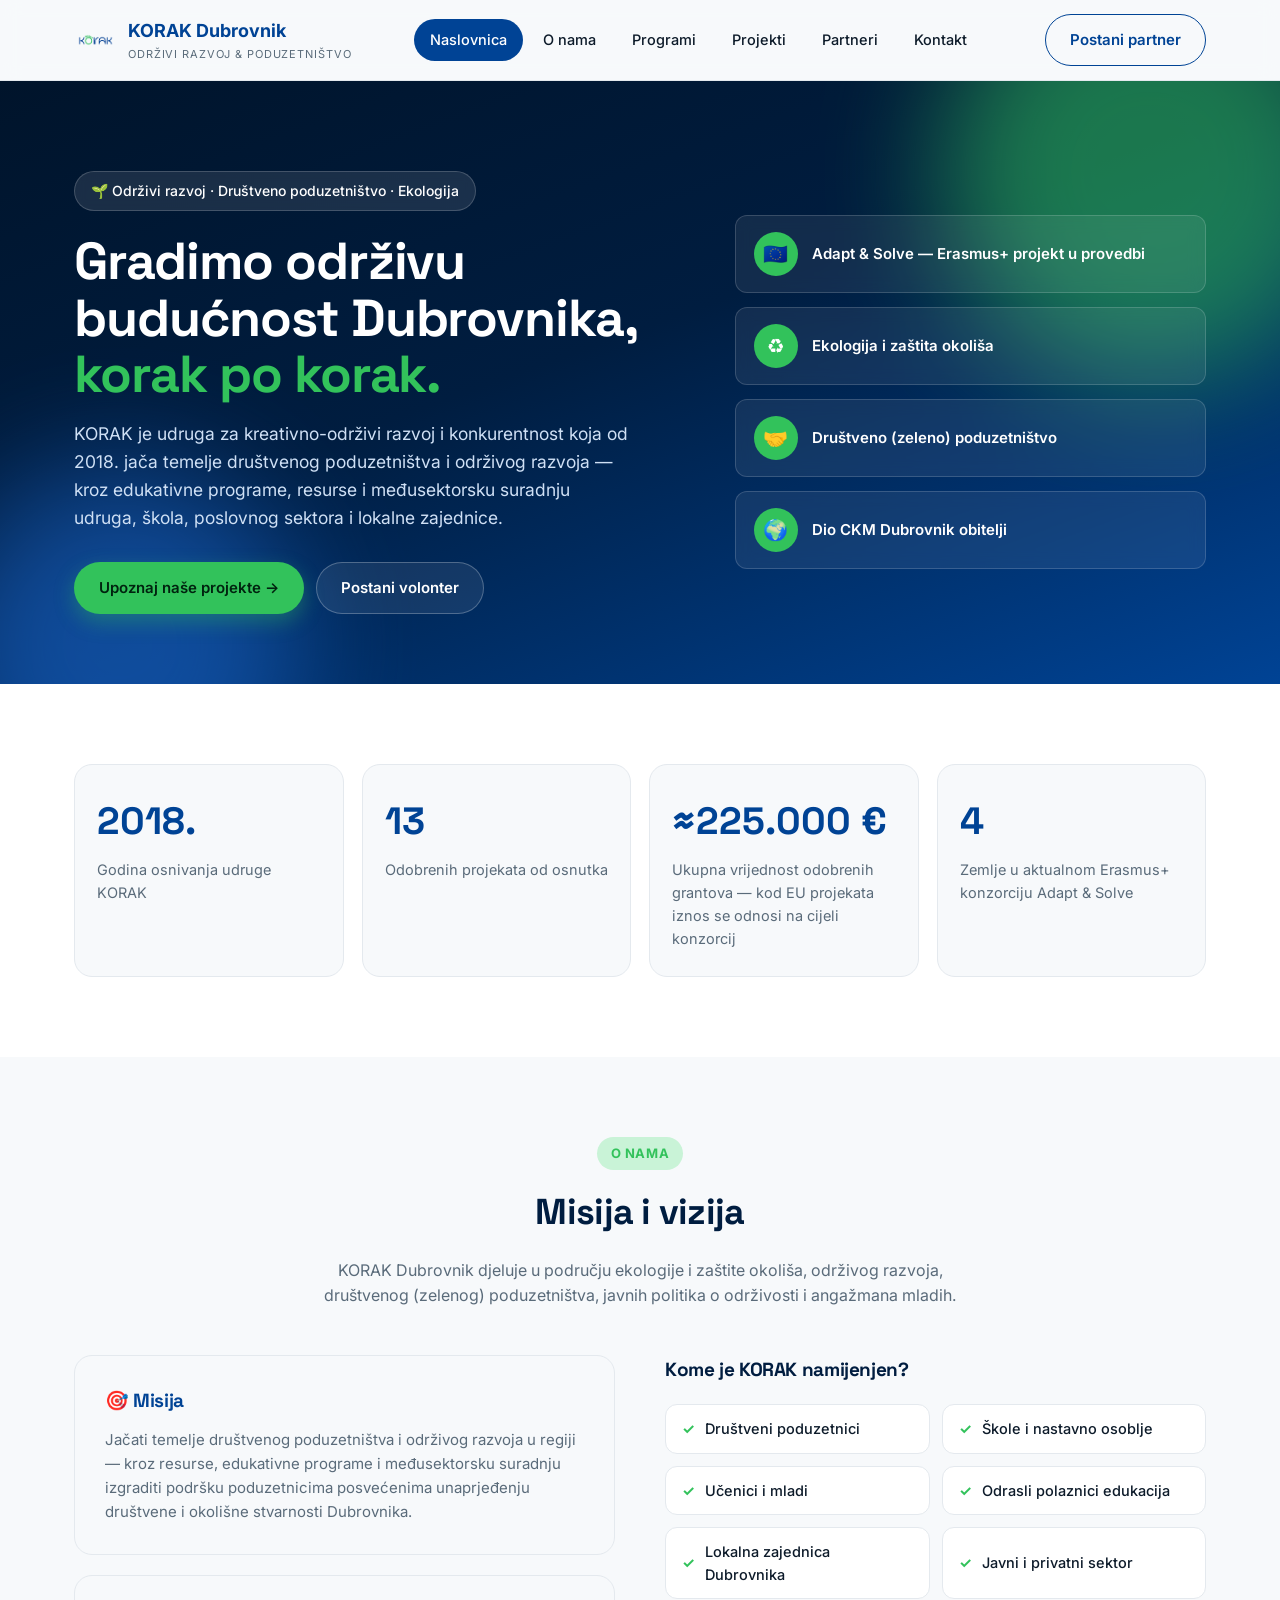
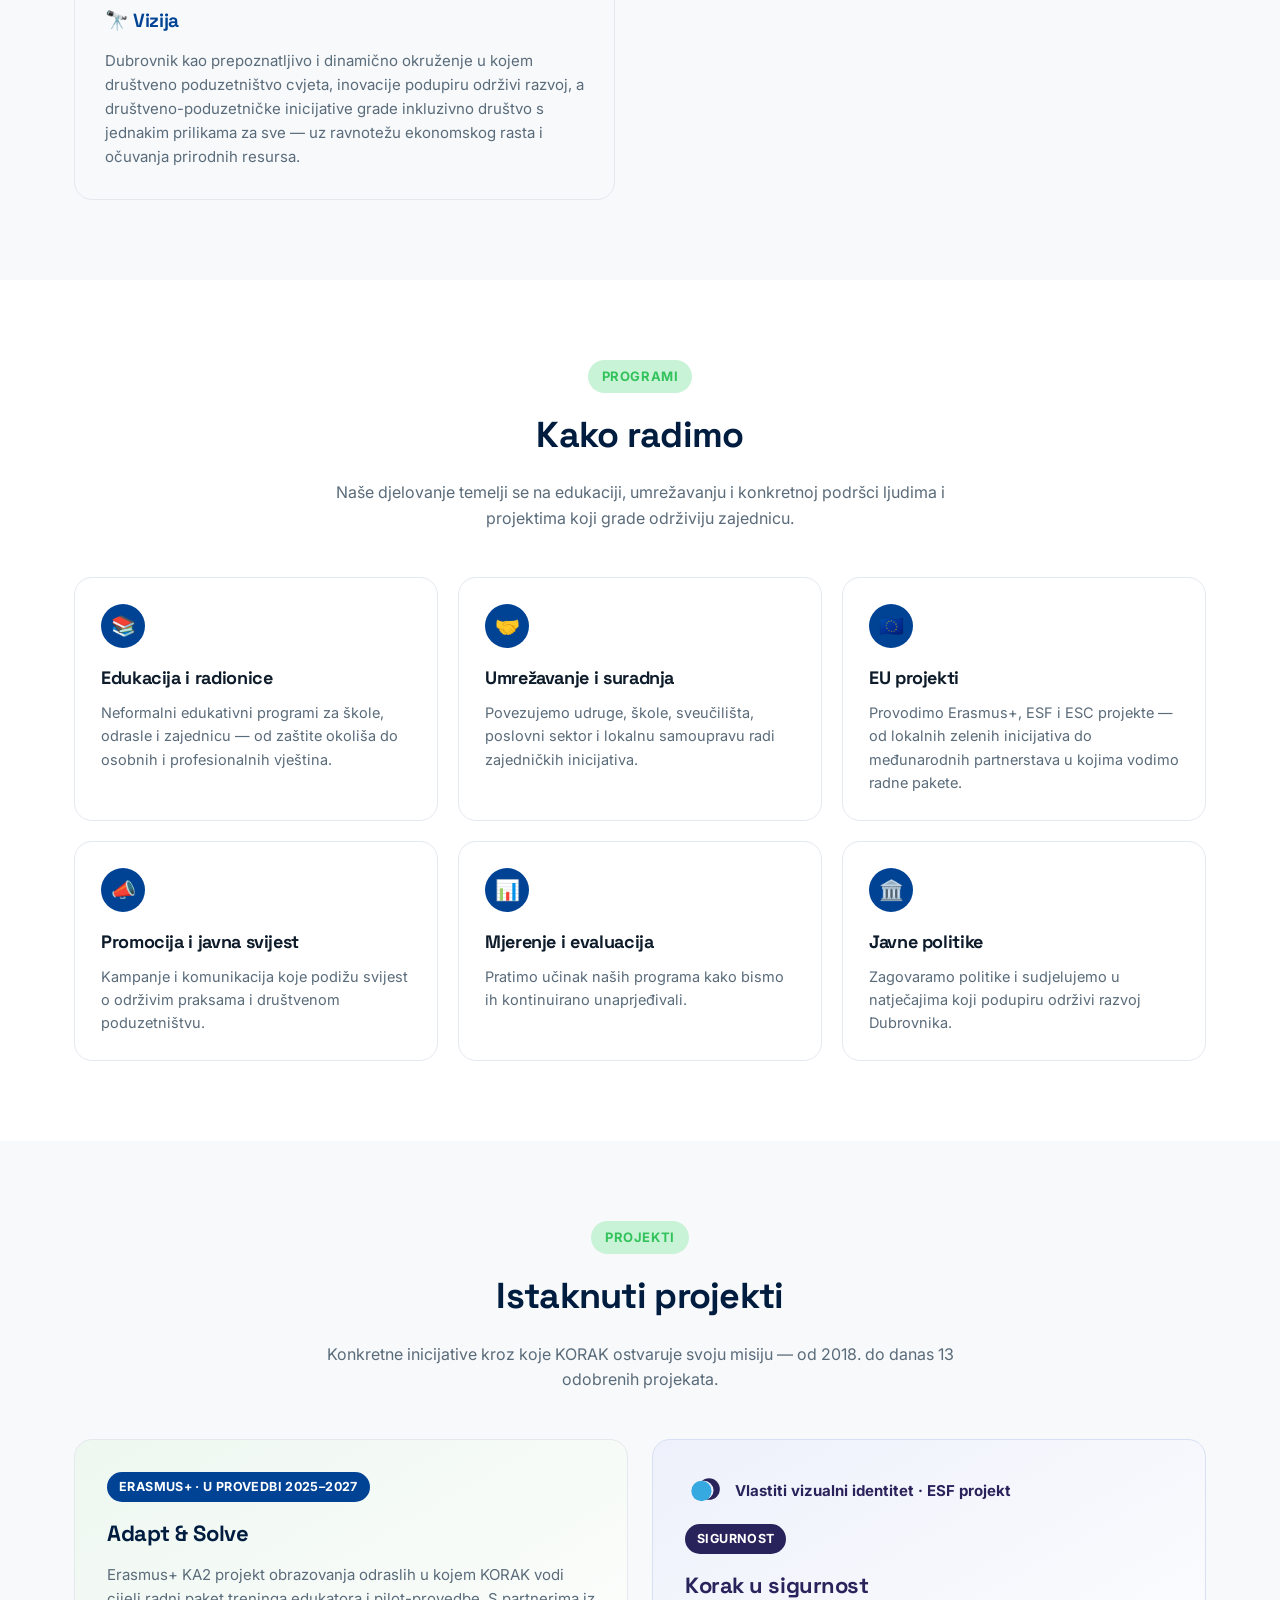
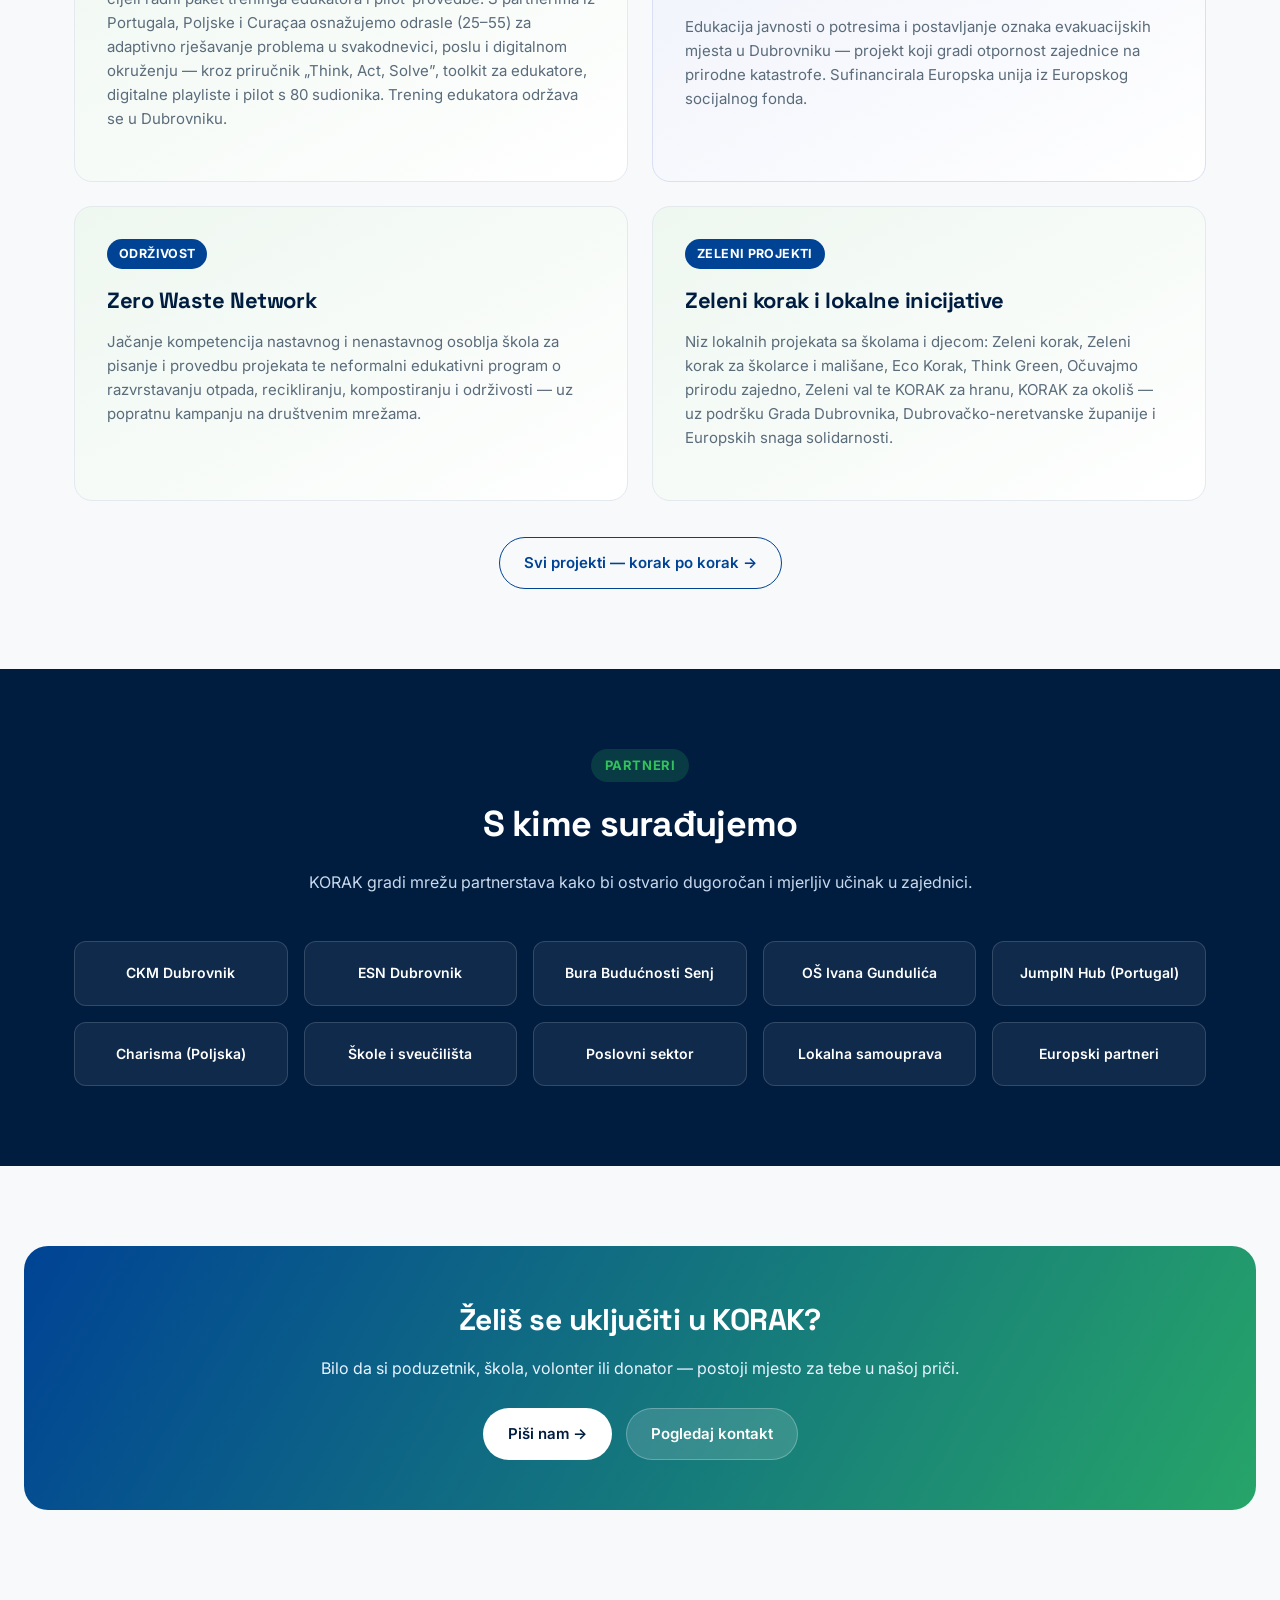
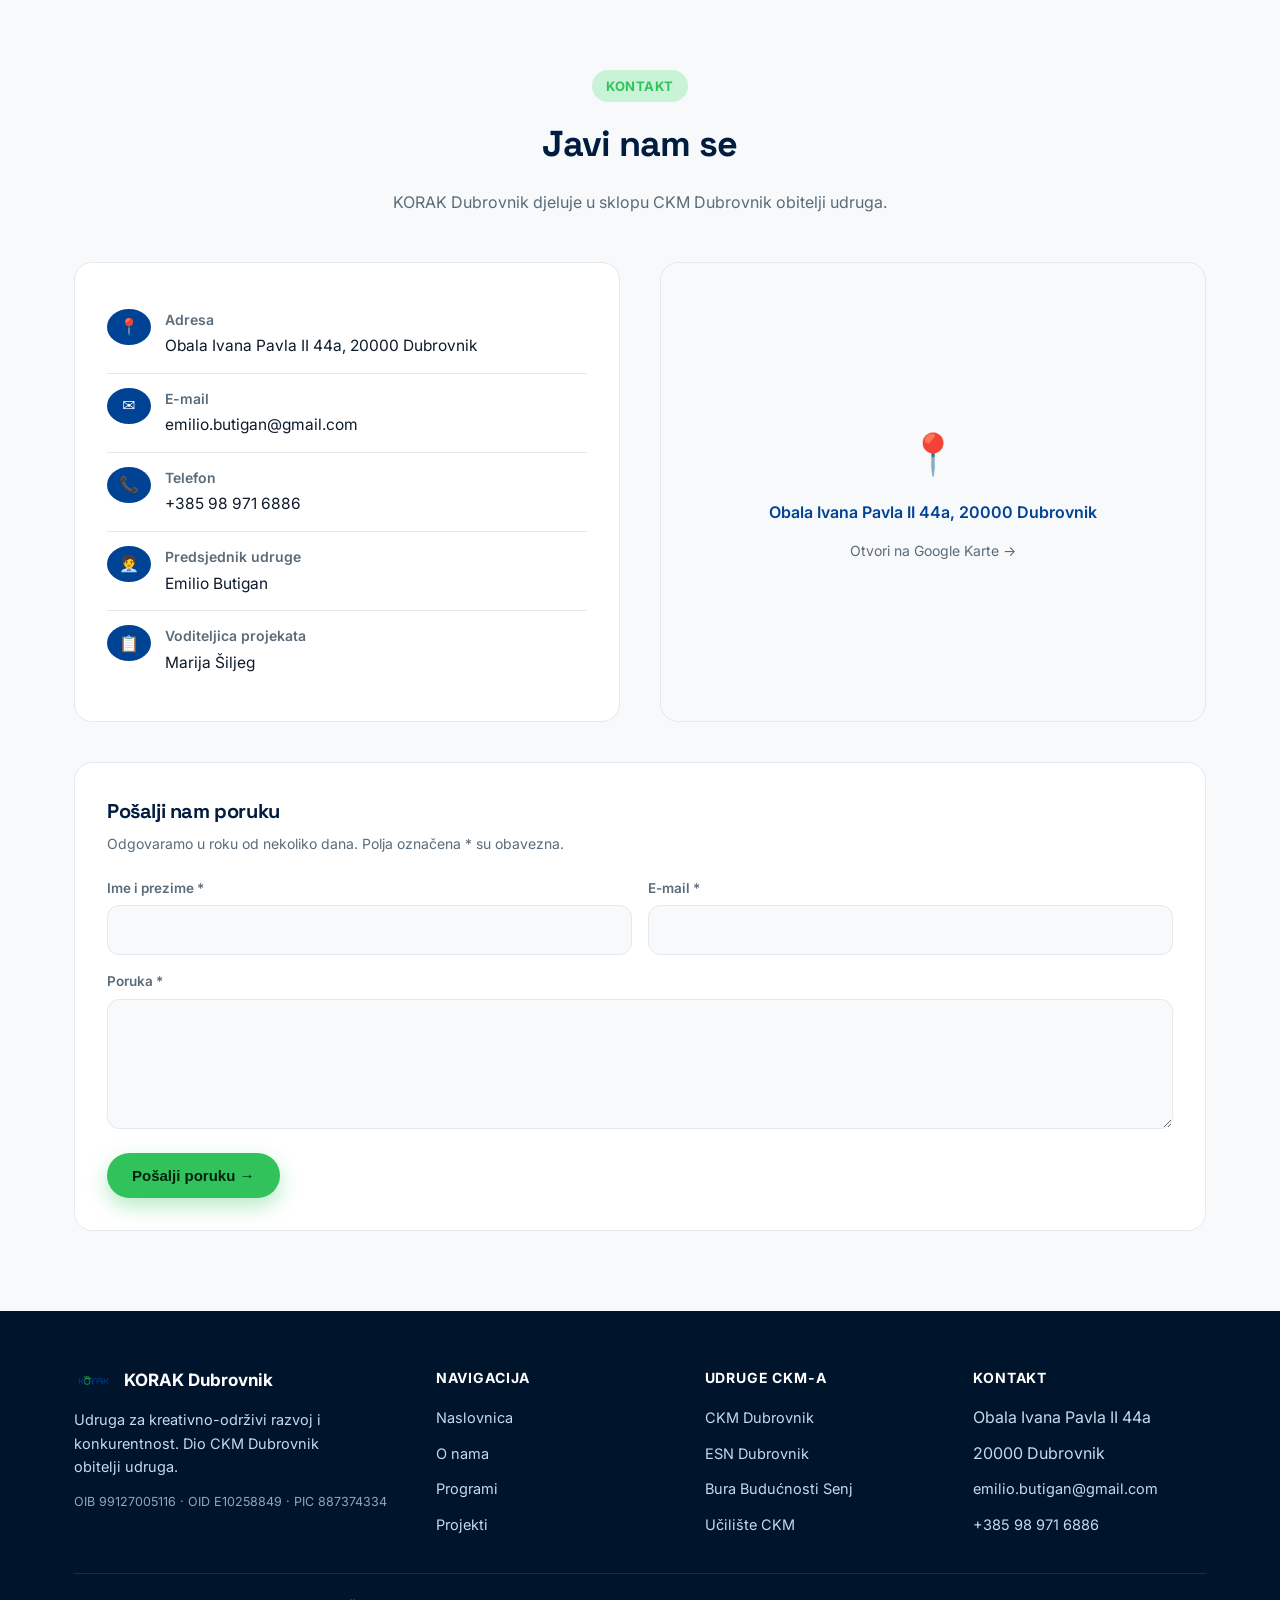
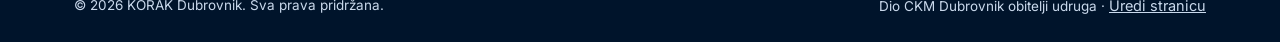
==== index.html @ 6c5a9730 "Korak 2+3: podstranica projekata s timelineom, SEO, forma, favicon-stopa - Nova podstranica projekti" ====
<!DOCTYPE html>
<html lang="hr">
<head>
<meta charset="UTF-8">
<meta name="viewport" content="width=device-width, initial-scale=1.0">
<title>KORAK Dubrovnik — Društveno poduzetništvo i održivi razvoj</title>
<meta name="description" content="KORAK Dubrovnik je udruga za kreativno-održivi razvoj i konkurentnost. Od 2018. jačamo društveno poduzetništvo, održivi razvoj i zelenu tranziciju u Dubrovniku — 13 odobrenih projekata, uključujući Erasmus+ partnerstvo Adapt & Solve.">
<link rel="icon" type="image/svg+xml" href="assets/favicon.svg">
<link rel="icon" href="assets/korak-logo.png">
<meta property="og:title" content="KORAK Dubrovnik — Društveno poduzetništvo i održivi razvoj">
<meta property="og:description" content="Gradimo održivu budućnost Dubrovnika, korak po korak. 13 odobrenih projekata od 2018. — od zelenih inicijativa do europskih partnerstava.">
<meta property="og:image" content="https://brilliant-speculoos-aaf9c3.netlify.app/assets/korak-logo.png">
<meta property="og:type" content="website">
<script type="application/ld+json">
{
  "@context": "https://schema.org",
  "@type": "NGO",
  "name": "KORAK Dubrovnik",
  "legalName": "Udruga za kreativno-održivi razvoj i konkurentnost Dubrovnik",
  "foundingDate": "2018-07-09",
  "email": "emilio.butigan@gmail.com",
  "telephone": "+385989716886",
  "taxID": "99127005116",
  "logo": "https://brilliant-speculoos-aaf9c3.netlify.app/assets/korak-logo.png",
  "address": {
    "@type": "PostalAddress",
    "streetAddress": "Obala Ivana Pavla II 44a",
    "postalCode": "20000",
    "addressLocality": "Dubrovnik",
    "addressCountry": "HR"
  },
  "parentOrganization": {
    "@type": "NGO",
    "name": "CKM Dubrovnik",
    "url": "https://ckmdubrovnik.hr/"
  }
}
</script>
<link rel="preconnect" href="https://fonts.googleapis.com">
<link rel="preconnect" href="https://fonts.gstatic.com" crossorigin>
<link href="https://fonts.googleapis.com/css2?family=Space+Grotesk:wght@500;600;700&family=Inter:wght@400;500;600;700&display=swap" rel="stylesheet">
<link rel="stylesheet" href="assets/style.css">
</head>
<body>

<header>
  <nav class="nav">
    <a href="#" class="brand">
      <img src="assets/korak-logo.png" alt="KORAK Dubrovnik logo">
      <div>
        <div class="brand-name">KORAK Dubrovnik</div>
        <div class="brand-sub">Održivi razvoj &amp; poduzetništvo</div>
      </div>
    </a>
    <div class="nav-links" id="navLinks">
      <a href="#naslovnica" class="active">Naslovnica</a>
      <a href="#o-nama">O nama</a>
      <a href="#programi">Programi</a>
      <a href="projekti.html">Projekti</a>
      <a href="#partneri">Partneri</a>
      <a href="#kontakt">Kontakt</a>
    </div>
    <div class="nav-cta">
      <a href="#kontakt" class="btn btn-outline">Postani partner</a>
    </div>
    <button class="burger" id="burgerBtn" aria-label="Izbornik">☰</button>
  </nav>
</header>

<section class="hero" id="naslovnica">
  <div class="container hero-grid">
    <div>
      <span class="badge" id="heroBadge"></span>
      <h1 id="heroTitle"></h1>
      <p class="lead" id="heroLead"></p>
      <div class="hero-actions">
        <a href="projekti.html" class="btn btn-primary" id="heroCtaPrimary"></a>
        <a href="#kontakt" class="btn btn-ghost" id="heroCtaSecondary"></a>
      </div>
    </div>
    <div class="hero-cards" id="heroCards"></div>
  </div>
</section>

<section class="stats">
  <div class="container">
    <div class="stat-grid" id="statsGrid"></div>
  </div>
</section>

<section id="o-nama">
  <div class="container">
    <div class="section-head">
      <span class="eyebrow">O nama</span>
      <h2>Misija i vizija</h2>
      <p id="aboutIntro"></p>
    </div>
    <div class="about-grid">
      <div class="about-blocks">
        <div class="about-block">
          <h3>🎯 Misija</h3>
          <p id="aboutMission"></p>
        </div>
        <div class="about-block">
          <h3>🔭 Vizija</h3>
          <p id="aboutVision"></p>
        </div>
      </div>
      <div>
        <h3 style="margin-top:0;color:var(--blue-dark);font-size:19px;">Kome je KORAK namijenjen?</h3>
        <ul class="audience-list" id="audienceList"></ul>
      </div>
    </div>
  </div>
</section>

<section id="programi" style="background:#fff;">
  <div class="container">
    <div class="section-head">
      <span class="eyebrow">Programi</span>
      <h2>Kako radimo</h2>
      <p>Naše djelovanje temelji se na edukaciji, umrežavanju i konkretnoj podršci ljudima i projektima koji grade održiviju zajednicu.</p>
    </div>
    <div class="card-grid" id="programsGrid"></div>
  </div>
</section>

<section id="projekti">
  <div class="container">
    <div class="section-head">
      <span class="eyebrow">Projekti</span>
      <h2>Istaknuti projekti</h2>
      <p>Konkretne inicijative kroz koje KORAK ostvaruje svoju misiju — od 2018. do danas 13 odobrenih projekata.</p>
    </div>
    <div class="projects-wrap" id="projectsWrap"></div>
    <div class="projects-more">
      <a href="projekti.html" class="btn btn-outline">Svi projekti — korak po korak →</a>
    </div>
  </div>
</section>

<section id="partneri" class="partners">
  <div class="container">
    <div class="section-head">
      <span class="eyebrow" style="background:rgba(50,194,91,0.18);color:var(--green);">Partneri</span>
      <h2>S kime surađujemo</h2>
      <p>KORAK gradi mrežu partnerstava kako bi ostvario dugoročan i mjerljiv učinak u zajednici.</p>
    </div>
    <div class="partner-grid" id="partnerGrid"></div>
  </div>
</section>

<section>
  <div class="cta-band">
    <h2>Želiš se uključiti u KORAK?</h2>
    <p>Bilo da si poduzetnik, škola, volonter ili donator — postoji mjesto za tebe u našoj priči.</p>
    <div class="cta-actions">
      <a href="mailto:emilio.butigan@gmail.com" class="btn btn-primary">Piši nam →</a>
      <a href="#kontakt" class="btn btn-ghost">Pogledaj kontakt</a>
    </div>
  </div>
</section>

<section id="kontakt">
  <div class="container">
    <div class="section-head">
      <span class="eyebrow">Kontakt</span>
      <h2>Javi nam se</h2>
      <p>KORAK Dubrovnik djeluje u sklopu CKM Dubrovnik obitelji udruga.</p>
    </div>
    <div class="contact-grid">
      <div class="contact-info-card" id="contactInfoCard"></div>
      <a class="map-embed" id="mapLink" style="display:flex;align-items:center;justify-content:center;flex-direction:column;gap:14px;background:var(--bg);color:var(--blue);font-weight:600;text-align:center;padding:20px;" target="_blank" rel="noopener">
        <span style="font-size:40px;">📍</span>
        <span id="mapAddress"></span>
        <span style="font-weight:400;color:var(--muted);font-size:14px;">Otvori na Google Karte →</span>
      </a>
    </div>
    <div class="contact-form-card">
      <h3>Pošalji nam poruku</h3>
      <p class="form-note">Odgovaramo u roku od nekoliko dana. Polja označena * su obavezna.</p>
      <form name="kontakt" method="POST" action="/hvala.html" data-netlify="true" netlify-honeypot="bot-field" class="contact-form">
        <input type="hidden" name="form-name" value="kontakt">
        <p hidden aria-hidden="true"><label>Ne popunjavaj ovo polje: <input name="bot-field"></label></p>
        <div>
          <label for="f-ime">Ime i prezime *</label>
          <input id="f-ime" type="text" name="ime" required autocomplete="name">
        </div>
        <div>
          <label for="f-email">E-mail *</label>
          <input id="f-email" type="email" name="email" required autocomplete="email">
        </div>
        <div class="field-full">
          <label for="f-poruka">Poruka *</label>
          <textarea id="f-poruka" name="poruka" required></textarea>
        </div>
        <div class="form-actions">
          <button type="submit" class="btn btn-primary">Pošalji poruku →</button>
        </div>
      </form>
    </div>
  </div>
</section>

<footer>
  <div class="container">
    <div class="footer-grid">
      <div>
        <div class="footer-brand">
          <img src="assets/korak-logo.png" alt="KORAK logo">
          <span>KORAK Dubrovnik</span>
        </div>
        <p style="font-size:14.5px;max-width:280px;">Udruga za kreativno-održivi razvoj i konkurentnost. Dio CKM Dubrovnik obitelji udruga.</p>
        <p class="footer-ids">OIB 99127005116 · OID E10258849 · PIC 887374334</p>
      </div>
      <div>
        <h4>Navigacija</h4>
        <ul>
          <li><a href="#naslovnica">Naslovnica</a></li>
          <li><a href="#o-nama">O nama</a></li>
          <li><a href="#programi">Programi</a></li>
          <li><a href="projekti.html">Projekti</a></li>
        </ul>
      </div>
      <div>
        <h4>Udruge CKM-a</h4>
        <ul>
          <li><a href="https://ckmdubrovnik.hr/" target="_blank" rel="noopener">CKM Dubrovnik</a></li>
          <li><a href="#">ESN Dubrovnik</a></li>
          <li><a href="#">Bura Budućnosti Senj</a></li>
          <li><a href="#">Učilište CKM</a></li>
        </ul>
      </div>
      <div id="footerContact">
        <h4>Kontakt</h4>
        <ul></ul>
      </div>
    </div>
    <div class="footer-bottom">
      <span>© <span id="year"></span> KORAK Dubrovnik. Sva prava pridržana.</span>
      <span>Dio CKM Dubrovnik obitelji udruga · <a href="/admin/" style="color:inherit;text-decoration:underline;">Uredi stranicu</a></span>
    </div>
  </div>
</footer>

<script src="assets/content.js"></script>
<script>
  document.getElementById('year').textContent = new Date().getFullYear();
  const burger = document.getElementById('burgerBtn');
  const navLinks = document.getElementById('navLinks');
  burger.addEventListener('click', () => navLinks.classList.toggle('open'));
  navLinks.querySelectorAll('a').forEach(a => a.addEventListener('click', () => navLinks.classList.remove('open')));
</script>

</body>
</html>
---- assets/style.css ----
:root{
  --blue:#004395;
  --blue-dark:#001d40;
  --blue-deep:#00142b;
  --green:#32c25b;
  --green-light:#c9f3d7;
  --green-text:#1e8f42;
  --ink:#0d1b2a;
  --muted:#5a6b7a;
  --bg:#f7f9fb;
  --card:#ffffff;
  --border:#e4e9ee;
  --radius:18px;
  --radius-sm:12px;
  --shadow:0 10px 30px rgba(0,29,64,0.08);
}
*{box-sizing:border-box;}
html{scroll-behavior:smooth;}
@media (prefers-reduced-motion: reduce){ html{scroll-behavior:auto;} }
body{
  margin:0;
  font-family:"Inter",ui-sans-serif,system-ui,sans-serif;
  color:var(--ink);
  background:var(--bg);
  line-height:1.6;
}
h1,h2,h3,.logo-text{
  font-family:"Space Grotesk",ui-sans-serif,system-ui,sans-serif;
  letter-spacing:-0.02em;
}
a{color:inherit;text-decoration:none;}
img{max-width:100%;display:block;}
.container{max-width:1180px;margin:0 auto;padding:0 24px;}
.badge{
  display:inline-flex;align-items:center;gap:8px;
  padding:8px 16px;border-radius:999px;
  background:rgba(255,255,255,0.1);
  border:1px solid rgba(255,255,255,0.18);
  color:#fff;font-size:14px;font-weight:500;
  backdrop-filter:blur(6px);
}
.btn{
  display:inline-flex;align-items:center;gap:8px;
  padding:13px 24px;border-radius:999px;
  font-weight:600;font-size:15px;
  border:1px solid transparent;
  cursor:pointer;transition:transform .15s ease, box-shadow .15s ease, background .15s ease;
  white-space:nowrap;
}
.btn:hover{transform:translateY(-1px);}
.btn-primary{background:var(--green);color:#00230f;box-shadow:0 8px 20px rgba(50,194,91,0.35);}
.btn-primary:hover{box-shadow:0 10px 26px rgba(50,194,91,0.45);}
.btn-ghost{background:rgba(255,255,255,0.08);color:#fff;border-color:rgba(255,255,255,0.25);}
.btn-ghost:hover{background:rgba(255,255,255,0.16);}
.btn-outline{background:transparent;color:var(--blue);border-color:var(--blue);}
.btn-outline:hover{background:var(--blue);color:#fff;}

/* NAV */
header{
  position:sticky;top:0;z-index:50;
  background:rgba(247,249,251,0.85);
  backdrop-filter:blur(10px);
  border-bottom:1px solid var(--border);
}
.nav{display:flex;align-items:center;justify-content:space-between;padding:14px 24px;max-width:1180px;margin:0 auto;}
.brand{display:flex;align-items:center;gap:12px;}
.brand img{width:42px;height:42px;object-fit:contain;}
.brand-name{font-size:18px;font-weight:700;color:var(--blue);}
.brand-sub{font-size:11px;letter-spacing:.08em;color:var(--muted);text-transform:uppercase;}
.nav-links{display:flex;align-items:center;gap:4px;}
.nav-links a{
  padding:9px 16px;border-radius:999px;font-size:14.5px;font-weight:500;color:var(--ink);
  transition:background .15s ease, color .15s ease;
}
.nav-links a:hover{background:#eef2f6;}
.nav-links a.active{background:var(--blue);color:#fff;}
.nav-cta{display:flex;align-items:center;gap:10px;}
.burger{display:none;background:none;border:none;font-size:26px;cursor:pointer;color:var(--blue);}

/* HERO */
.hero{
  position:relative;overflow:hidden;
  background:linear-gradient(160deg,var(--blue-deep) 0%,var(--blue-dark) 45%,var(--blue) 100%);
  padding:90px 0 70px;
}
.hero::before,.hero::after{
  content:"";position:absolute;border-radius:50%;filter:blur(60px);opacity:.55;
}
.hero::before{width:420px;height:420px;background:var(--green);top:-120px;right:-80px;}
.hero::after{width:360px;height:360px;background:#1c6bd6;bottom:-140px;left:-60px;}
.hero-grid{
  position:relative;z-index:2;
  display:grid;grid-template-columns:1.3fr 1fr;gap:48px;align-items:center;
}
.hero h1{color:#fff;font-size:52px;font-weight:700;line-height:1.08;margin:22px 0 18px;}
.hero h1 span{color:var(--green);}
.hero p.lead{color:#cfe0f5;font-size:17.5px;max-width:560px;margin:0 0 30px;}
.hero-actions{display:flex;flex-wrap:wrap;gap:12px;}
.hero-cards{display:flex;flex-direction:column;gap:14px;position:relative;z-index:2;}
.hero-card{
  display:flex;align-items:center;gap:14px;
  background:rgba(255,255,255,0.07);border:1px solid rgba(255,255,255,0.16);
  border-radius:var(--radius-sm);padding:16px 18px;
  backdrop-filter:blur(8px);color:#fff;font-weight:600;font-size:15px;
}
.hero-card .icon-circle{background:var(--green);}

.icon-circle{
  width:44px;height:44px;min-width:44px;border-radius:50%;
  background:var(--blue);display:flex;align-items:center;justify-content:center;
  font-size:20px;color:#fff;
}

section{padding:80px 0;}
.eyebrow{
  display:inline-flex;align-items:center;gap:8px;
  color:var(--green);background:var(--green-light);
  padding:6px 14px;border-radius:999px;font-size:13px;font-weight:700;
  letter-spacing:.04em;text-transform:uppercase;
}
.section-head{text-align:center;max-width:680px;margin:0 auto 46px;}
.section-head h2{font-size:36px;margin:14px 0 12px;color:var(--blue-dark);}
.section-head p{color:var(--muted);font-size:16px;}

/* STATS */
.stats{background:#fff;}
.stat-grid{display:grid;grid-template-columns:repeat(4,1fr);gap:18px;}
.stat-card{
  background:var(--bg);border:1px solid var(--border);border-radius:var(--radius);
  padding:26px 22px;
}
.stat-card .num{font-family:"Space Grotesk";font-size:38px;font-weight:700;color:var(--blue);}
.stat-card .label{color:var(--muted);font-size:14.5px;margin-top:6px;}

/* PROGRAMS */
.card-grid{display:grid;grid-template-columns:repeat(3,1fr);gap:20px;}
.prog-card{
  background:var(--card);border:1px solid var(--border);border-radius:var(--radius);
  padding:26px;transition:box-shadow .2s ease, transform .2s ease;
}
.prog-card:hover{box-shadow:var(--shadow);transform:translateY(-3px);}
.prog-card h3{font-size:18px;margin:16px 0 8px;color:var(--ink);}
.prog-card p{color:var(--muted);font-size:14.5px;margin:0;}

/* PROJECTS */
.projects-wrap{display:grid;grid-template-columns:1fr 1fr;gap:24px;}
.project-card{
  background:linear-gradient(150deg,#eef7f0,#ffffff);
  border:1px solid var(--border);border-radius:var(--radius);
  padding:32px;
}
.project-card .tag{
  display:inline-block;background:var(--blue);color:#fff;font-size:12.5px;font-weight:700;
  padding:5px 12px;border-radius:999px;margin-bottom:14px;letter-spacing:.03em;
}
.project-card h3{font-size:22px;margin:0 0 12px;color:var(--blue-dark);}
.project-card p{color:var(--muted);margin:0 0 18px;font-size:15px;}
/* "Korak u sigurnost" ima vlastiti vizualni identitet (knjiga standarda, EU/ESF projekt) */
.project-card.brand-sigurnost{
  background:linear-gradient(150deg,#eef1fb,#ffffff);
  border-color:#d9e0f5;
}
.project-card.brand-sigurnost .tag{background:#29235C;}
.project-card.brand-sigurnost h3{color:#29235C;}
.project-card.brand-sigurnost .proj-logo{display:flex;align-items:center;gap:12px;margin-bottom:14px;}
.project-card.brand-sigurnost .proj-logo svg{width:38px;height:38px;flex:none;}
.project-card.brand-sigurnost .proj-logo span{font-weight:700;color:#29235C;font-size:15px;}
.projects-more{text-align:center;margin-top:36px;}

/* ABOUT / MISSION */
.about{background:#fff;}
.about-grid{display:grid;grid-template-columns:1fr 1fr;gap:50px;align-items:start;}
.about-block{background:var(--bg);border:1px solid var(--border);border-radius:var(--radius);padding:30px;}
.about-block h3{font-size:19px;color:var(--blue);margin:0 0 12px;display:flex;align-items:center;gap:10px;}
.about-block p{color:var(--muted);font-size:15px;margin:0;}
.about-blocks{display:flex;flex-direction:column;gap:20px;}

.audience-list{list-style:none;padding:0;margin:0;display:grid;grid-template-columns:1fr 1fr;gap:12px;}
.audience-list li{
  display:flex;align-items:center;gap:10px;background:#fff;border:1px solid var(--border);
  border-radius:var(--radius-sm);padding:12px 16px;font-size:14.5px;font-weight:500;
}
.audience-list li::before{content:"✓";color:var(--green);font-weight:700;}

/* PARTNERS */
.partners{background:var(--blue-dark);color:#fff;}
.partners .section-head h2{color:#fff;}
.partners .section-head p{color:#c9d9ec;}
.partner-grid{display:grid;grid-template-columns:repeat(5,1fr);gap:16px;}
.partner-card{
  background:rgba(255,255,255,0.06);border:1px solid rgba(255,255,255,0.15);
  border-radius:var(--radius-sm);padding:20px 16px;text-align:center;font-size:14px;font-weight:600;
}

/* CTA */
.cta-band{
  background:linear-gradient(120deg,var(--blue) 0%,var(--green) 130%);
  border-radius:24px;padding:50px 40px;color:#fff;text-align:center;
  margin:0 24px;
}
.cta-band h2{font-size:30px;margin:0 0 12px;}
.cta-band p{color:#eaf3ff;margin:0 0 26px;font-size:16px;}
.cta-actions{display:flex;justify-content:center;gap:14px;flex-wrap:wrap;}
.cta-band .btn-ghost{background:rgba(255,255,255,0.14);}
.cta-band .btn-primary{background:#fff;color:var(--blue-dark);box-shadow:none;}

/* CONTACT */
.contact-grid{display:grid;grid-template-columns:1fr 1fr;gap:40px;}
.contact-info-card{background:#fff;border:1px solid var(--border);border-radius:var(--radius);padding:32px;}
.contact-row{display:flex;gap:14px;align-items:flex-start;padding:14px 0;border-bottom:1px solid var(--border);}
.contact-row:last-child{border-bottom:none;}
.contact-row strong{display:block;font-size:14px;color:var(--muted);font-weight:600;margin-bottom:2px;}
.contact-row span{font-size:15.5px;}
.map-embed{border-radius:var(--radius);overflow:hidden;border:1px solid var(--border);min-height:320px;}
.map-embed iframe{width:100%;height:100%;min-height:320px;border:0;}

/* CONTACT FORM (Netlify Forms) */
.contact-form-card{
  background:#fff;border:1px solid var(--border);border-radius:var(--radius);
  padding:32px;margin-top:40px;
}
.contact-form-card h3{margin:0 0 6px;color:var(--blue-dark);font-size:20px;}
.contact-form-card .form-note{color:var(--muted);font-size:14px;margin:0 0 22px;}
.contact-form{display:grid;grid-template-columns:1fr 1fr;gap:16px;}
.contact-form .field-full{grid-column:1 / -1;}
.contact-form label{display:block;font-size:13.5px;font-weight:600;color:var(--muted);margin-bottom:6px;}
.contact-form input,.contact-form textarea{
  width:100%;padding:12px 14px;border:1px solid var(--border);border-radius:var(--radius-sm);
  font:inherit;font-size:15px;color:var(--ink);background:var(--bg);
}
.contact-form input:focus,.contact-form textarea:focus{
  outline:2px solid var(--green);outline-offset:1px;border-color:var(--green);
}
.contact-form textarea{min-height:130px;resize:vertical;}
.contact-form .form-actions{grid-column:1 / -1;}

/* PAGE HERO (podstranice) */
.page-hero{
  position:relative;overflow:hidden;
  background:linear-gradient(160deg,var(--blue-deep) 0%,var(--blue-dark) 45%,var(--blue) 100%);
  padding:70px 0 56px;
}
.page-hero::before{
  content:"";position:absolute;border-radius:50%;filter:blur(60px);opacity:.5;
  width:380px;height:380px;background:var(--green);top:-140px;right:-60px;
}
.page-hero .container{position:relative;z-index:2;}
.page-hero h1{color:#fff;font-size:44px;font-weight:700;line-height:1.1;margin:18px 0 14px;max-width:700px;}
.page-hero h1 span{color:var(--green);}
.page-hero p.lead{color:#cfe0f5;font-size:17px;max-width:640px;margin:0;}

/* FLAGSHIP (Adapt & Solve) */
.flagship-card{
  background:#fff;border:1px solid var(--border);border-radius:var(--radius);
  padding:40px;box-shadow:var(--shadow);
  display:grid;grid-template-columns:1.2fr 1fr;gap:40px;
}
.flagship-card .tag{
  display:inline-block;background:var(--blue);color:#fff;font-size:12.5px;font-weight:700;
  padding:5px 12px;border-radius:999px;margin-bottom:16px;letter-spacing:.03em;
}
.flagship-card h2{font-size:32px;margin:0 0 14px;color:var(--blue-dark);}
.flagship-card .flagship-lead{font-size:16.5px;font-weight:600;color:var(--ink);margin:0 0 14px;}
.flagship-card p{color:var(--muted);font-size:15px;margin:0 0 14px;}
.flagship-card .flagship-meta{font-size:14px;color:var(--muted);border-top:1px solid var(--border);padding-top:14px;margin-top:4px;}
.flagship-results{background:var(--bg);border:1px solid var(--border);border-radius:var(--radius-sm);padding:24px 26px;}
.flagship-results h3{margin:0 0 14px;font-size:16px;color:var(--blue);}
.flagship-results ul{list-style:none;padding:0;margin:0;display:flex;flex-direction:column;gap:10px;}
.flagship-results li{display:flex;gap:10px;font-size:14.5px;align-items:flex-start;}
.flagship-results li::before{content:"✓";color:var(--green-text);font-weight:700;flex:none;}

/* TIMELINE — koraci */
.timeline{position:relative;max-width:840px;margin:0 auto;padding-left:0;}
.timeline::before{
  content:"";position:absolute;left:23px;top:12px;bottom:12px;width:2px;
  background:linear-gradient(to bottom,var(--green) 0%,var(--border) 100%);
}
.t-item{display:flex;gap:22px;margin-bottom:26px;position:relative;}
.t-foot{
  flex:none;width:48px;height:48px;border-radius:50%;
  background:#fff;border:2px solid var(--green);
  display:flex;align-items:center;justify-content:center;z-index:1;
}
.t-item:nth-child(even) .t-foot svg{transform:scaleX(-1);}
.t-card{
  flex:1;background:#fff;border:1px solid var(--border);border-radius:var(--radius);
  padding:22px 26px;transition:box-shadow .2s ease;
}
.t-card:hover{box-shadow:var(--shadow);}
.t-top{display:flex;flex-wrap:wrap;align-items:center;gap:10px;margin-bottom:8px;}
.t-year{
  font-family:"Space Grotesk";font-weight:700;font-size:15px;color:var(--blue);
  background:#eef2f9;padding:3px 12px;border-radius:999px;
}
.t-pill{
  font-size:12px;font-weight:700;letter-spacing:.03em;text-transform:uppercase;
  padding:3px 10px;border-radius:999px;background:var(--bg);color:var(--muted);border:1px solid var(--border);
}
.t-pill.active{background:var(--green-light);color:var(--green-text);border-color:transparent;}
.t-card h3{margin:2px 0 6px;font-size:19px;color:var(--blue-dark);}
.t-card .t-desc{color:var(--muted);font-size:14.5px;margin:0 0 10px;}
.t-meta{display:flex;flex-wrap:wrap;gap:16px;font-size:13.5px;color:var(--muted);}
.t-meta b{color:var(--ink);font-weight:600;}
.t-disclaimer{max-width:840px;margin:26px auto 0;font-size:13.5px;color:var(--muted);border-left:3px solid var(--green);padding:10px 16px;background:#fff;border-radius:0 var(--radius-sm) var(--radius-sm) 0;}

/* PIPELINE — u pripremi */
.pipeline-grid{display:grid;grid-template-columns:repeat(3,1fr);gap:20px;}
.pipeline-card{
  background:transparent;border:2px dashed var(--border);border-radius:var(--radius);
  padding:26px;
}
.pipeline-card .tag{
  display:inline-block;background:var(--bg);color:var(--muted);border:1px solid var(--border);
  font-size:12px;font-weight:700;padding:4px 12px;border-radius:999px;margin-bottom:12px;
  letter-spacing:.05em;text-transform:uppercase;
}
.pipeline-card h3{font-size:18px;margin:0 0 4px;color:var(--blue-dark);}
.pipeline-card .prog{font-size:13px;font-weight:600;color:var(--green-text);margin:0 0 10px;}
.pipeline-card p{color:var(--muted);font-size:14px;margin:0;}

/* FOOTER */
footer{background:var(--blue-deep);color:#c9d9ec;padding:56px 0 24px;}
.footer-grid{display:grid;grid-template-columns:1.4fr 1fr 1fr 1fr;gap:36px;padding-bottom:36px;border-bottom:1px solid rgba(255,255,255,0.1);}
.footer-brand{display:flex;align-items:center;gap:12px;margin-bottom:14px;}
.footer-brand img{width:38px;}
.footer-brand span{color:#fff;font-weight:700;font-size:17px;}
footer h4{color:#fff;font-size:14px;text-transform:uppercase;letter-spacing:.06em;margin:0 0 16px;}
footer ul{list-style:none;padding:0;margin:0;display:flex;flex-direction:column;gap:10px;}
footer a{font-size:14.5px;color:#c9d9ec;}
footer a:hover{color:#fff;}
.footer-ids{font-size:12.5px;color:#8fa5c2;margin-top:12px;}
.footer-bottom{display:flex;justify-content:space-between;align-items:center;padding-top:20px;font-size:13.5px;flex-wrap:wrap;gap:10px;}

@media(max-width:960px){
  .hero-grid,.about-grid,.contact-grid,.projects-wrap,.flagship-card{grid-template-columns:1fr;}
  .stat-grid{grid-template-columns:repeat(2,1fr);}
  .card-grid{grid-template-columns:repeat(2,1fr);}
  .partner-grid{grid-template-columns:repeat(2,1fr);}
  .pipeline-grid{grid-template-columns:1fr;}
  .footer-grid{grid-template-columns:1fr 1fr;}
  .hero h1{font-size:38px;}
  .page-hero h1{font-size:34px;}
}
@media(max-width:680px){
  .nav-links{
    position:fixed;top:70px;left:0;right:0;background:#fff;flex-direction:column;
    padding:16px;gap:6px;border-bottom:1px solid var(--border);
    transform:translateY(-130%);transition:transform .25s ease;
  }
  .nav-links.open{transform:translateY(0);}
  .nav-links a{width:100%;padding:12px 16px;}
  .burger{display:block;}
  .nav-cta{display:none;}
  .card-grid,.stat-grid,.partner-grid,.footer-grid{grid-template-columns:1fr;}
  .audience-list{grid-template-columns:1fr;}
  .contact-form{grid-template-columns:1fr;}
  .hero h1{font-size:32px;}
  .cta-band{margin:0 16px;padding:36px 22px;}
  .t-foot{width:40px;height:40px;}
  .timeline::before{left:19px;}
  .flagship-card{padding:26px;}
}
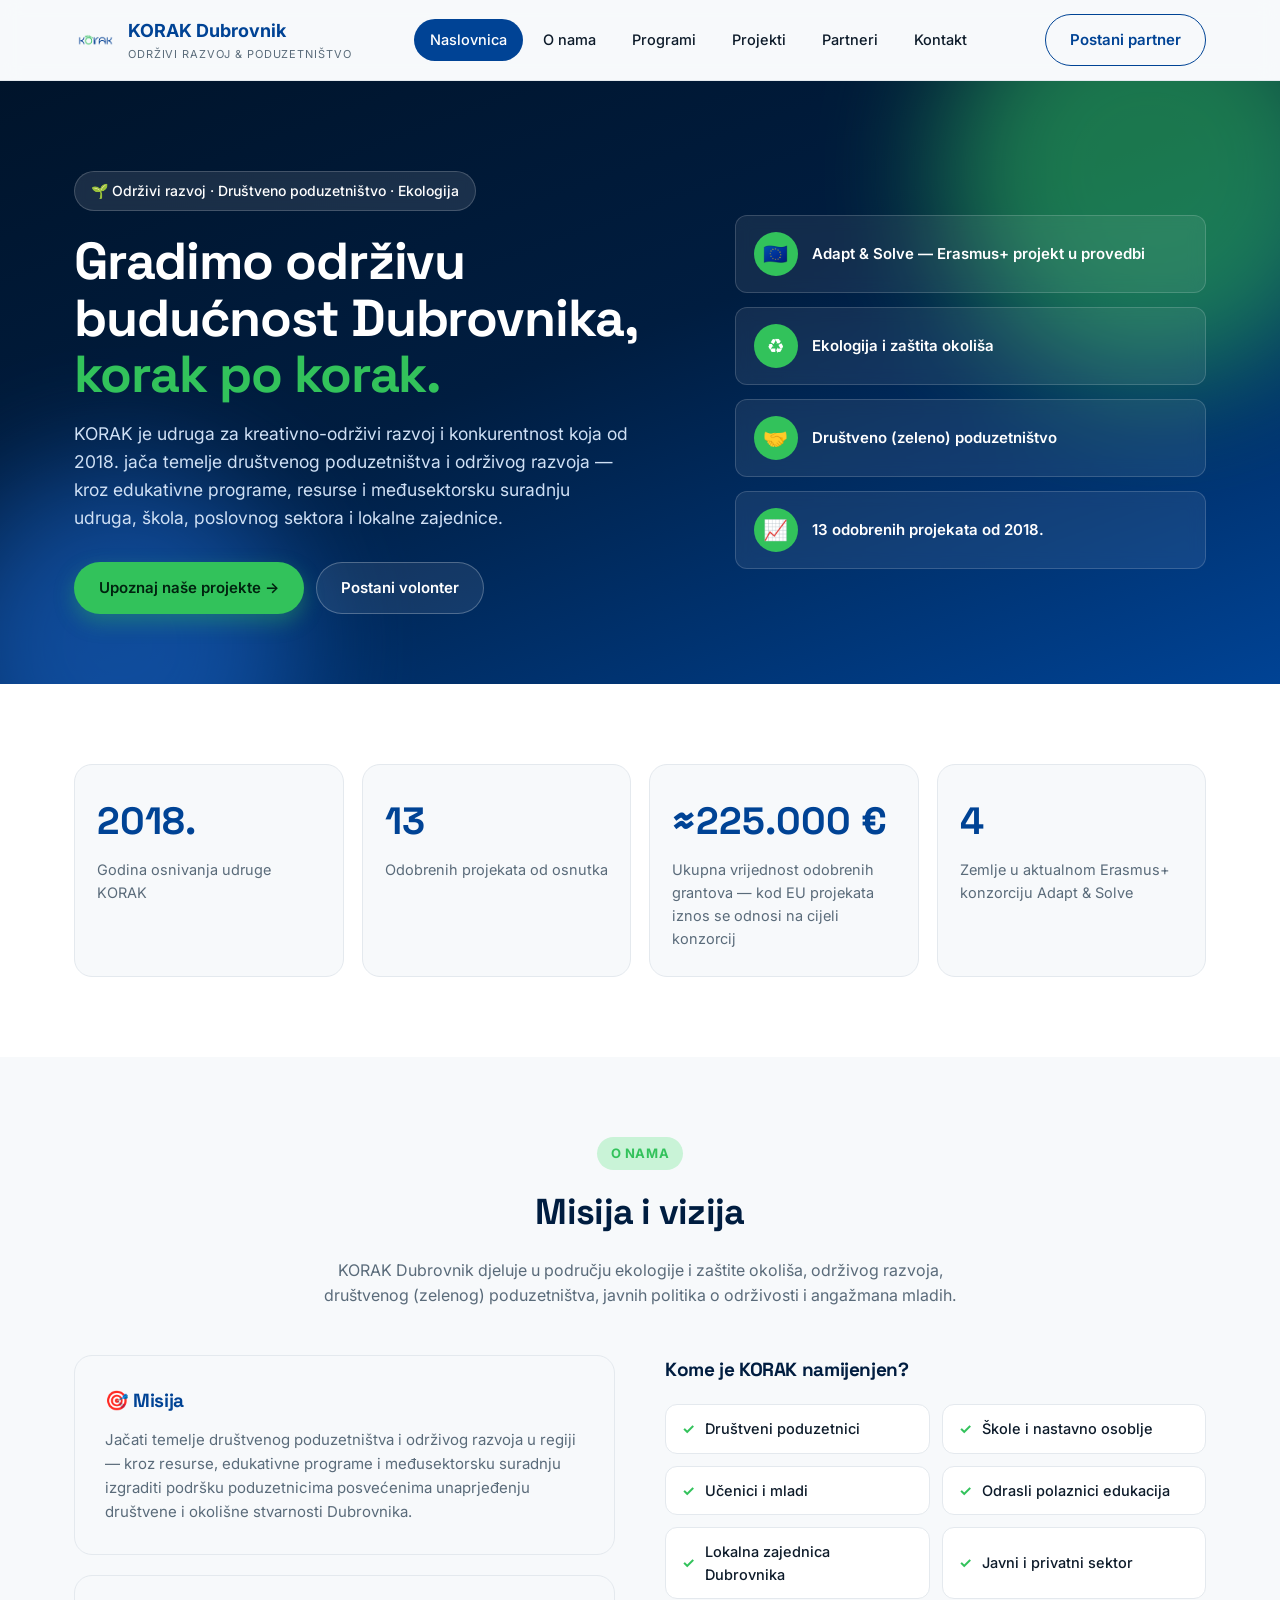
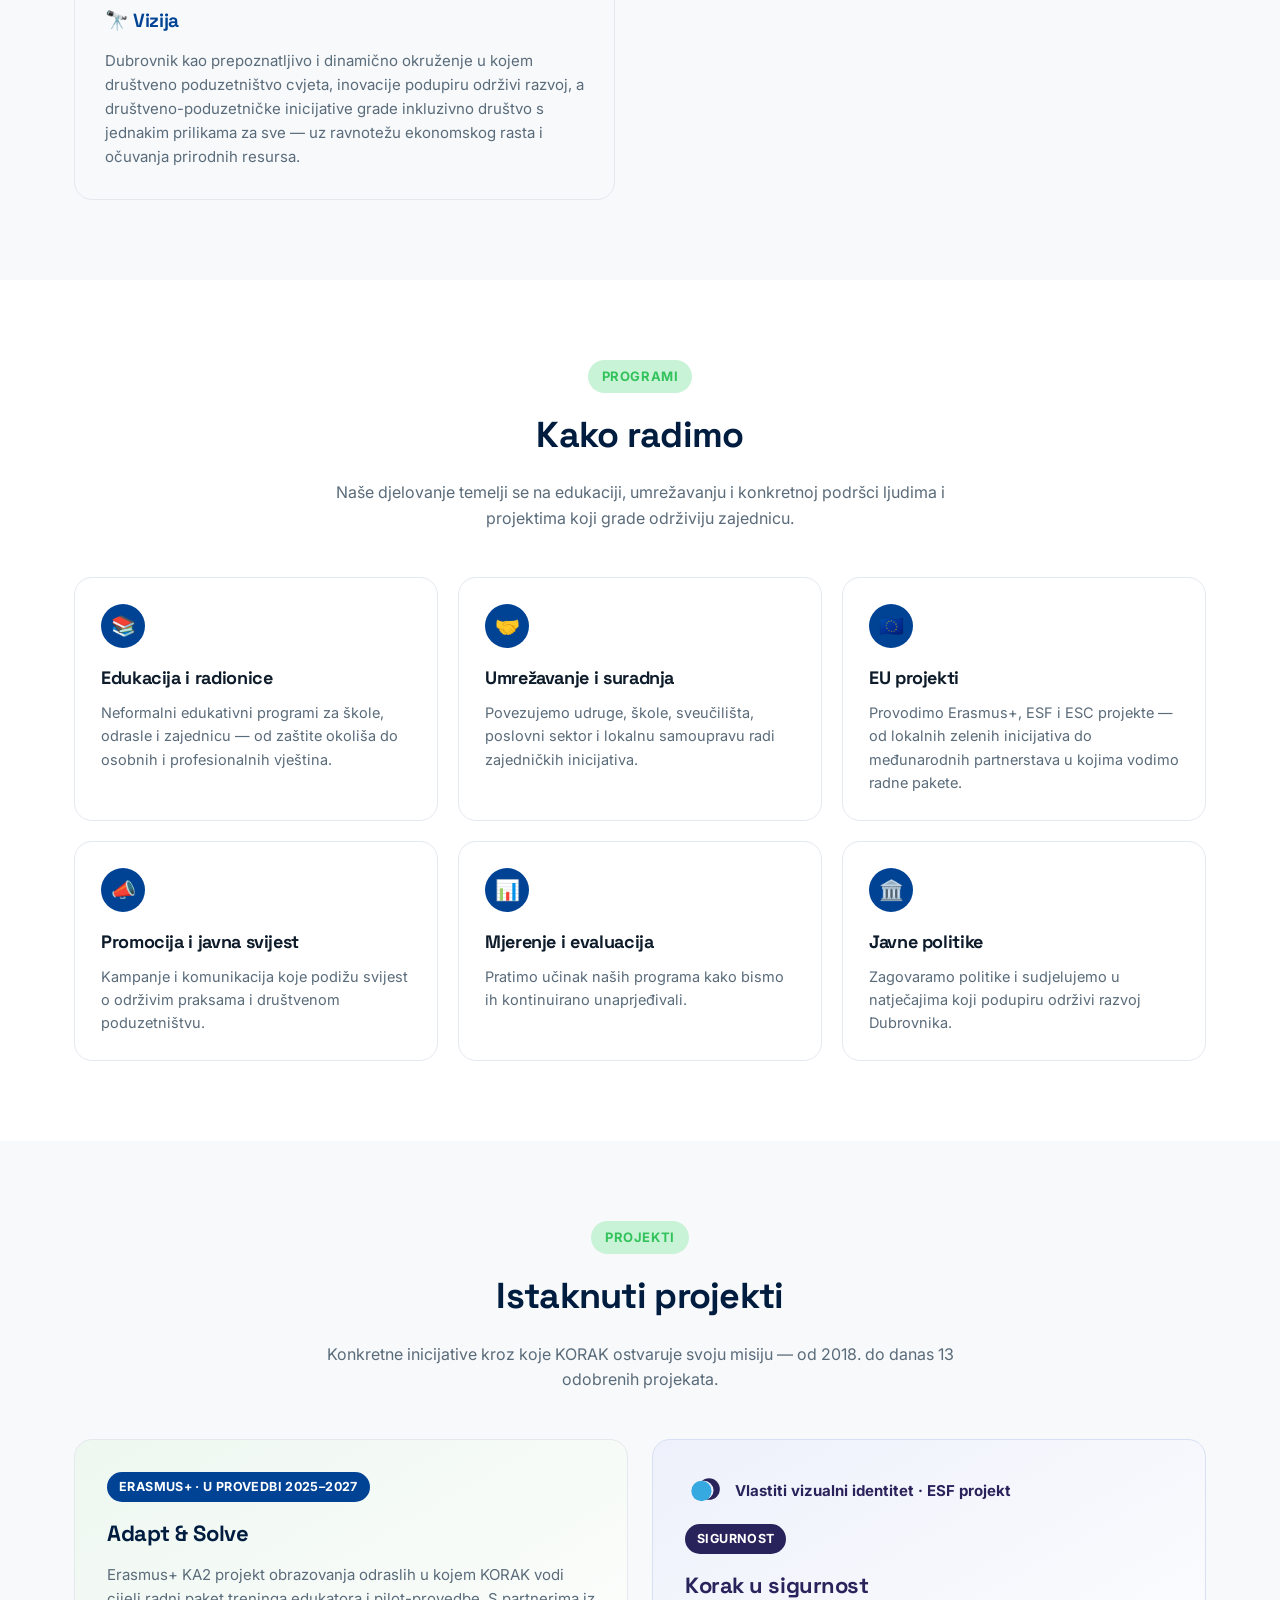
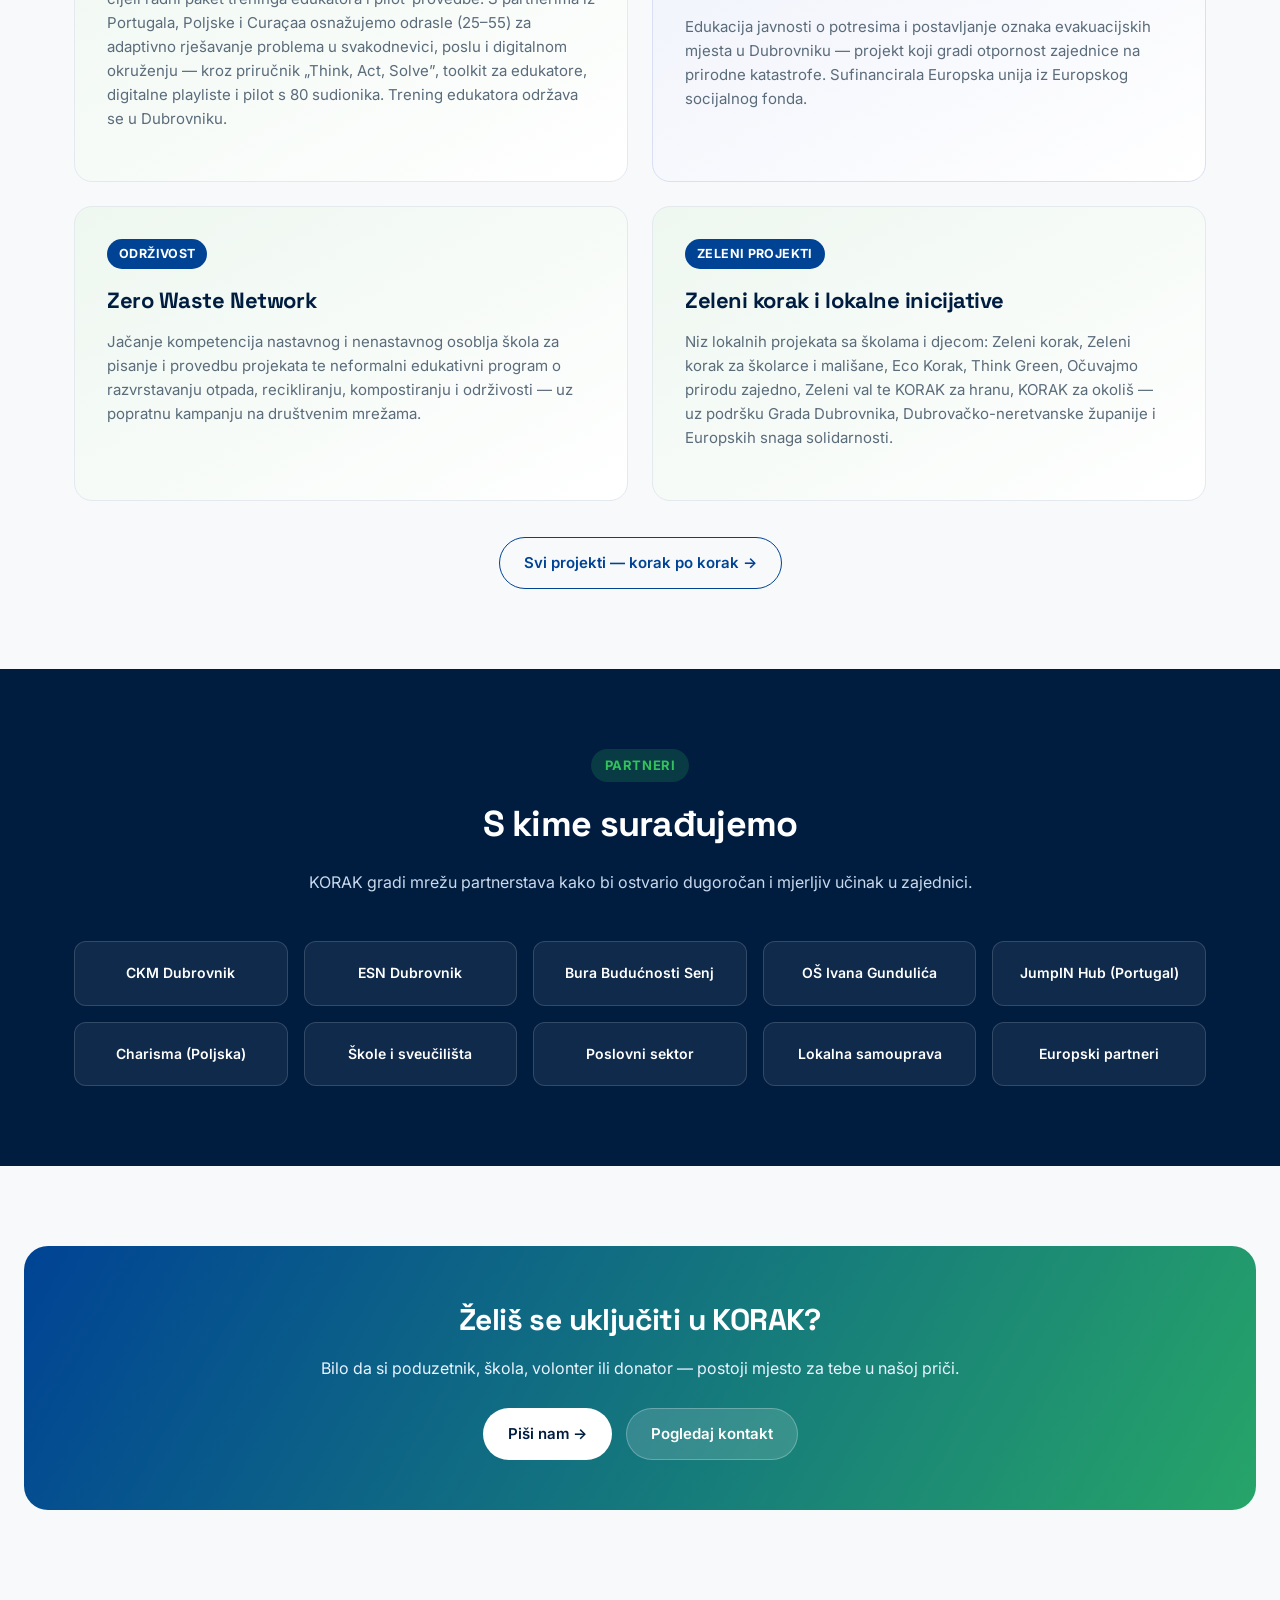
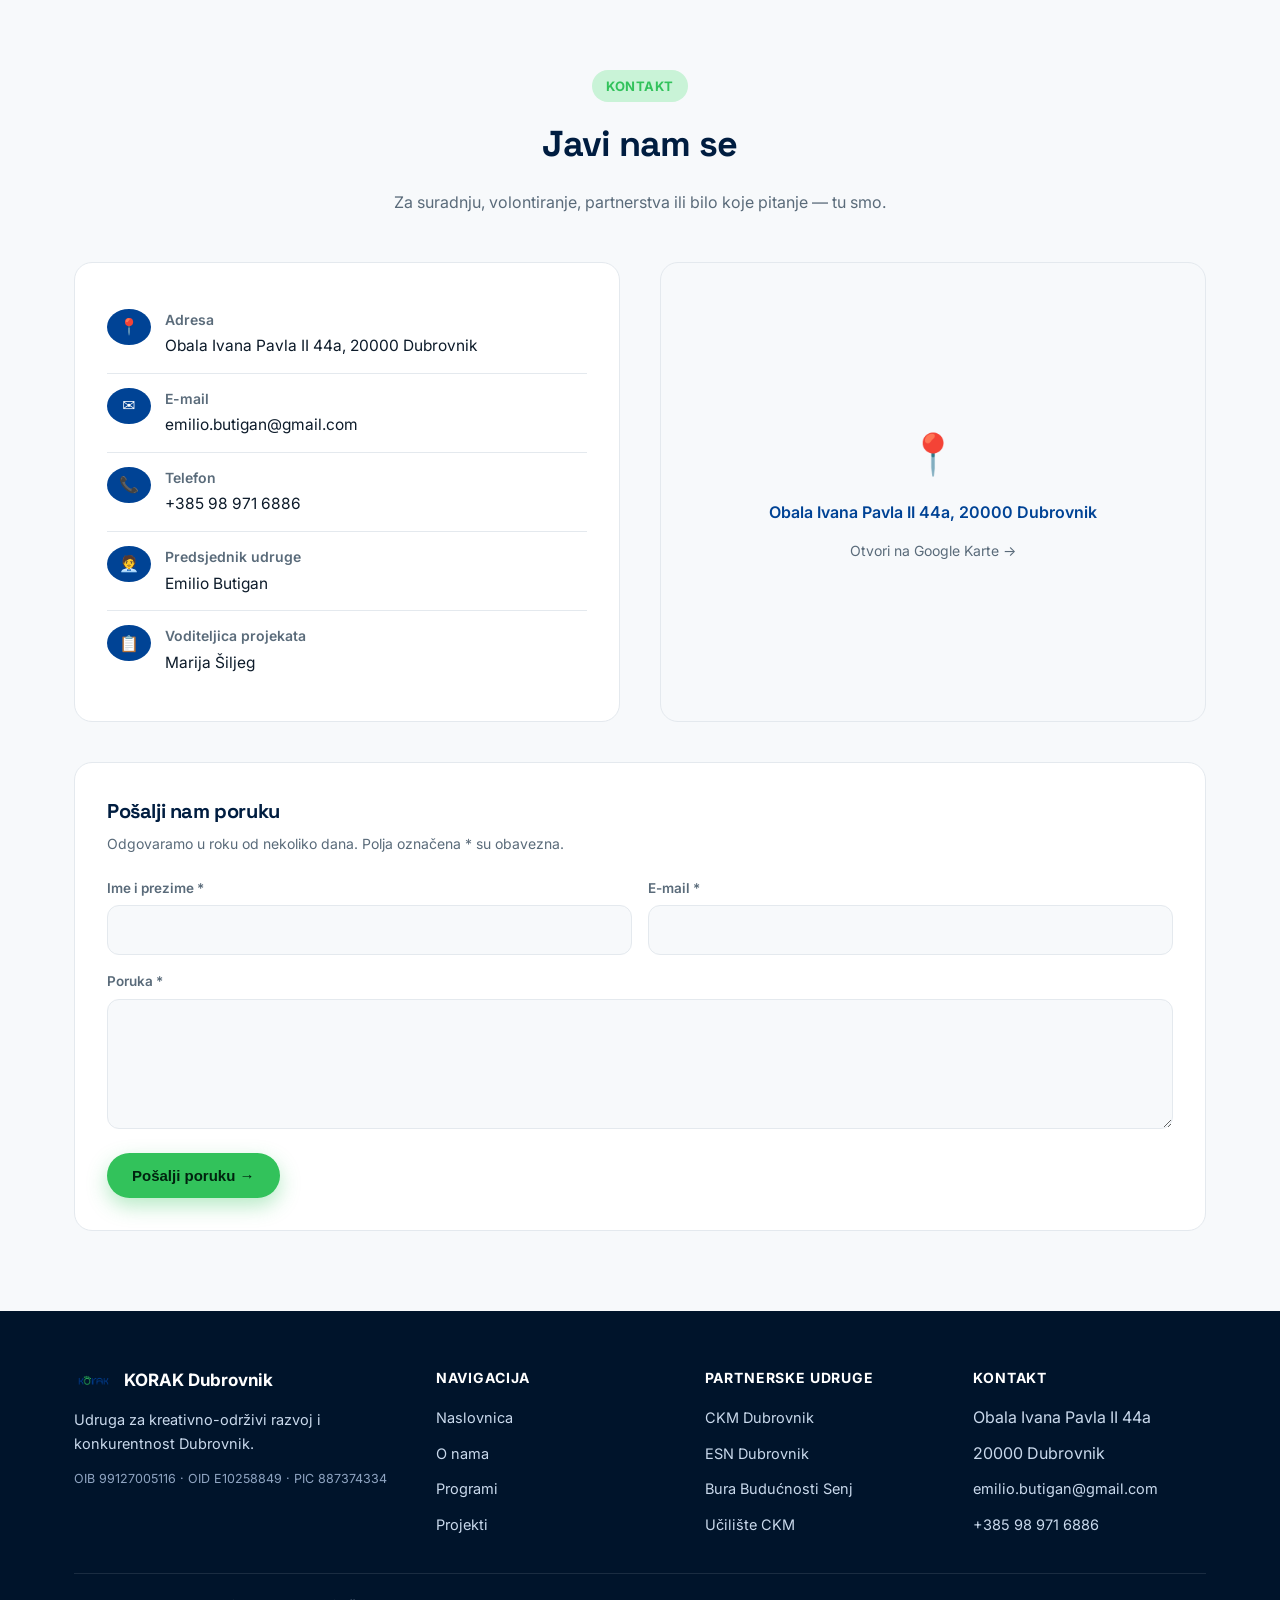
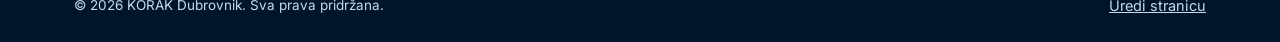
==== commit 40f8a16e: "Makni navode da je KORAK dio CKM obitelji (hero, kontakt, footer, schema); CKM ostaje samo kao partn" ====
--- a/index.html
+++ b/index.html
@@ -29,11 +29,7 @@
     "addressLocality": "Dubrovnik",
     "addressCountry": "HR"
   },
-  "parentOrganization": {
-    "@type": "NGO",
-    "name": "CKM Dubrovnik",
-    "url": "https://ckmdubrovnik.hr/"
-  }
+  "url": "https://korakdubrovnik.hr/"
 }
 </script>
 <link rel="preconnect" href="https://fonts.googleapis.com">
@@ -166,7 +162,7 @@
     <div class="section-head">
       <span class="eyebrow">Kontakt</span>
       <h2>Javi nam se</h2>
-      <p>KORAK Dubrovnik djeluje u sklopu CKM Dubrovnik obitelji udruga.</p>
+      <p>Za suradnju, volontiranje, partnerstva ili bilo koje pitanje — tu smo.</p>
     </div>
     <div class="contact-grid">
       <div class="contact-info-card" id="contactInfoCard"></div>
@@ -210,7 +206,7 @@
           <img src="assets/korak-logo.png" alt="KORAK logo">
           <span>KORAK Dubrovnik</span>
         </div>
-        <p style="font-size:14.5px;max-width:280px;">Udruga za kreativno-održivi razvoj i konkurentnost. Dio CKM Dubrovnik obitelji udruga.</p>
+        <p style="font-size:14.5px;max-width:280px;">Udruga za kreativno-održivi razvoj i konkurentnost Dubrovnik.</p>
         <p class="footer-ids">OIB 99127005116 · OID E10258849 · PIC 887374334</p>
       </div>
       <div>
@@ -223,7 +219,7 @@
         </ul>
       </div>
       <div>
-        <h4>Udruge CKM-a</h4>
+        <h4>Partnerske udruge</h4>
         <ul>
           <li><a href="https://ckmdubrovnik.hr/" target="_blank" rel="noopener">CKM Dubrovnik</a></li>
           <li><a href="#">ESN Dubrovnik</a></li>
@@ -238,7 +234,7 @@
     </div>
     <div class="footer-bottom">
       <span>© <span id="year"></span> KORAK Dubrovnik. Sva prava pridržana.</span>
-      <span>Dio CKM Dubrovnik obitelji udruga · <a href="/admin/" style="color:inherit;text-decoration:underline;">Uredi stranicu</a></span>
+      <span><a href="/admin/" style="color:inherit;text-decoration:underline;">Uredi stranicu</a></span>
     </div>
   </div>
 </footer>
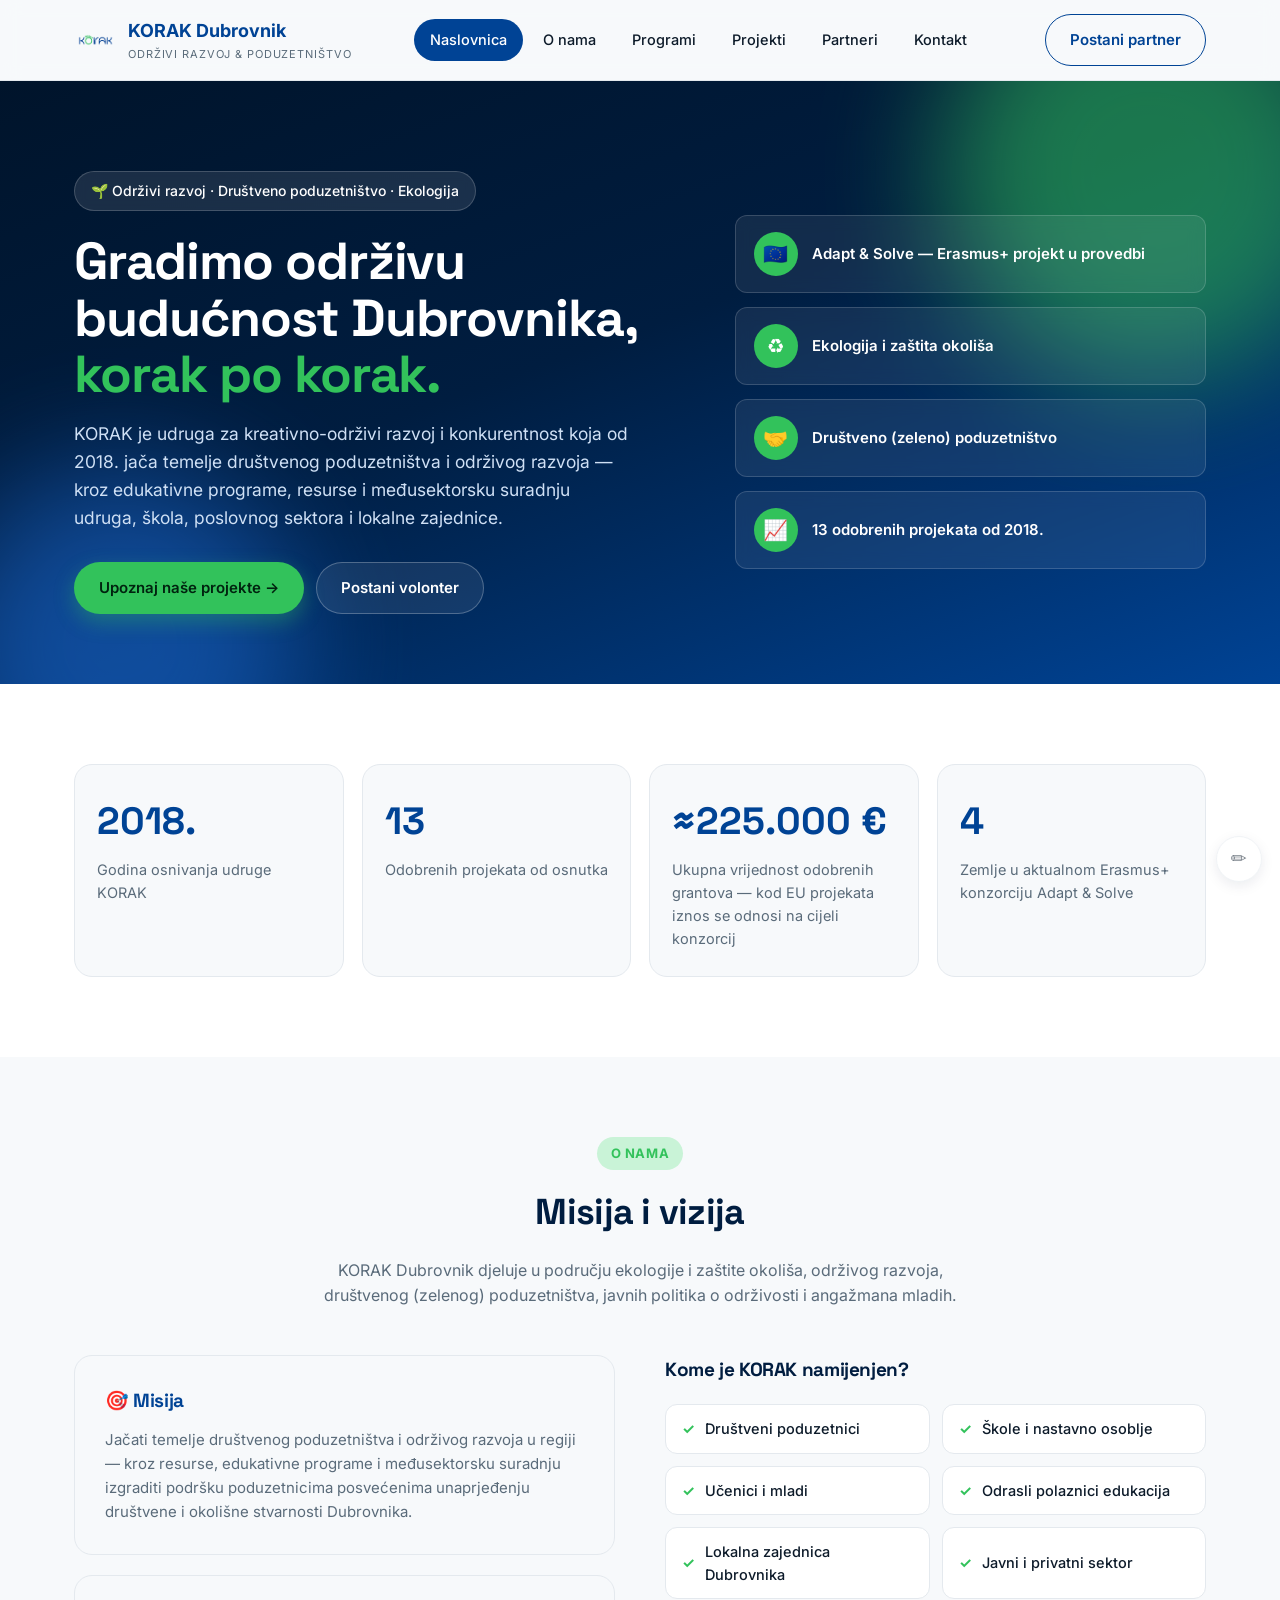
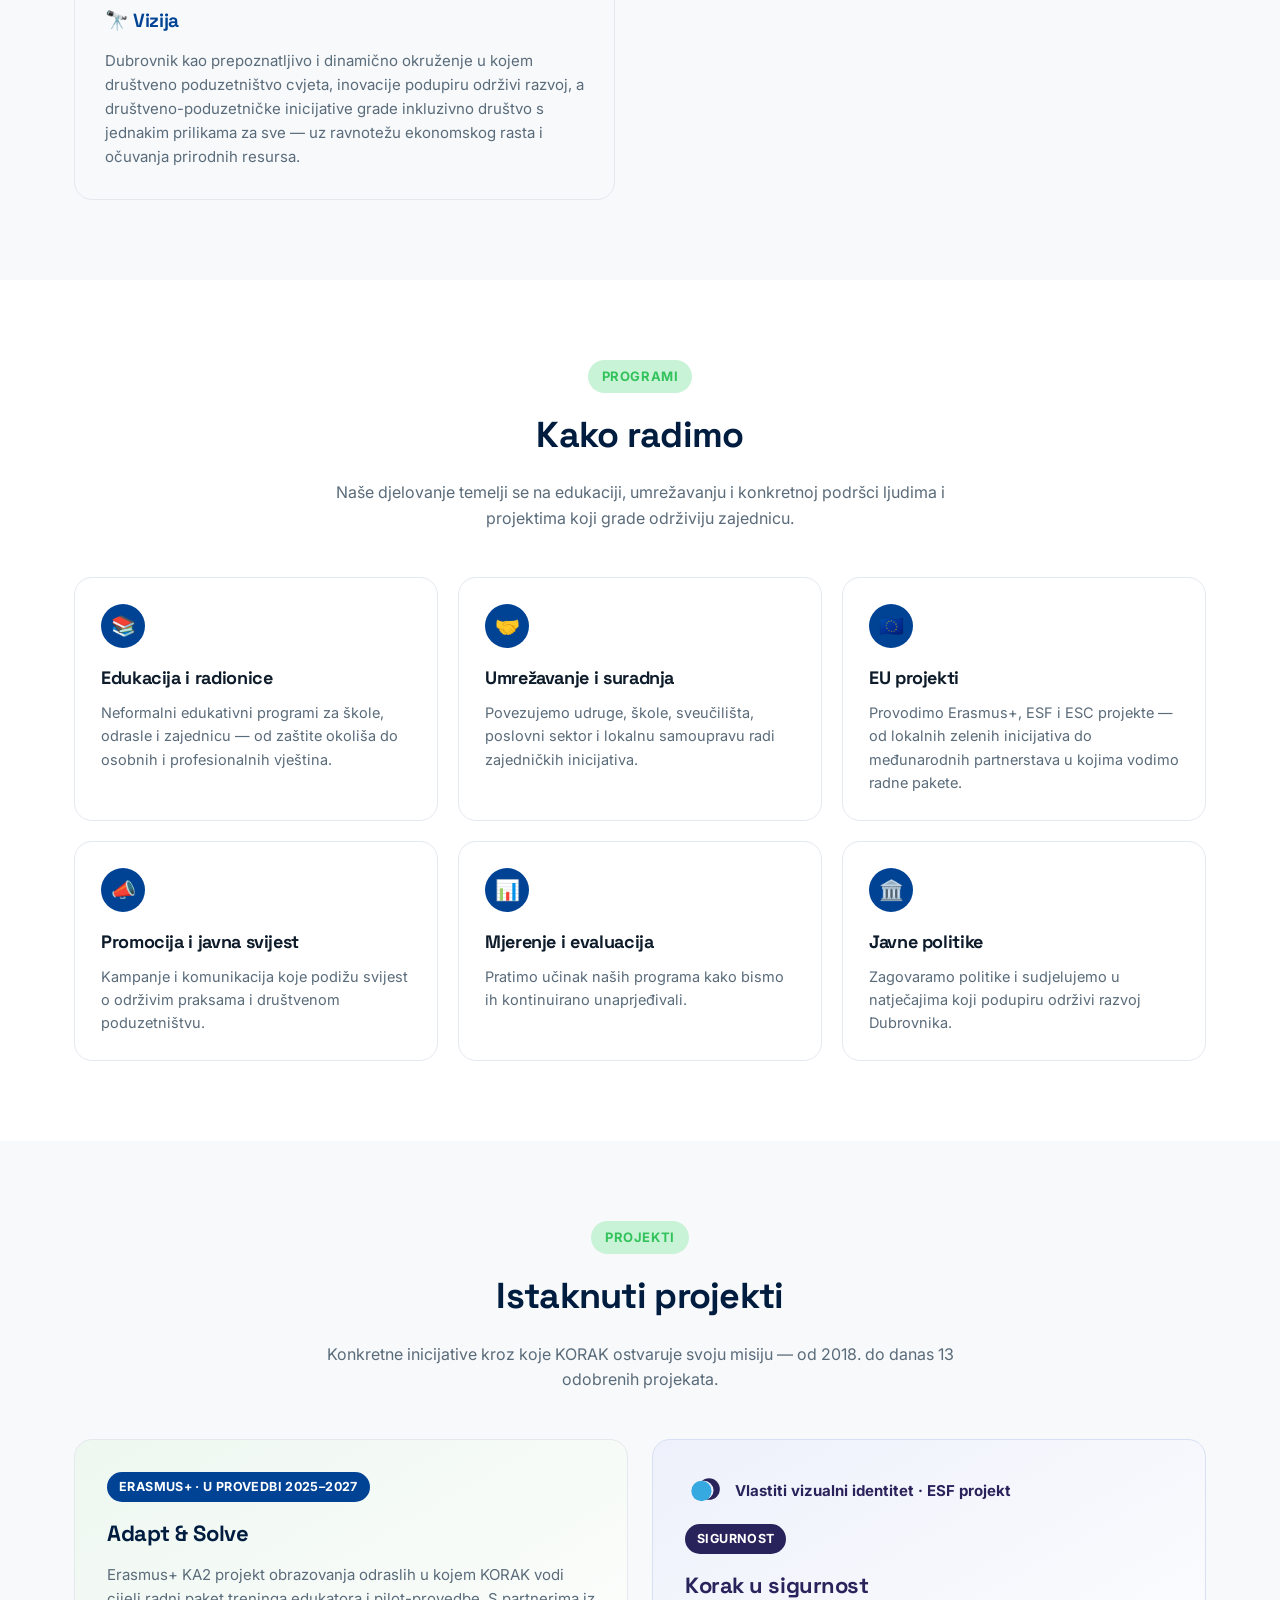
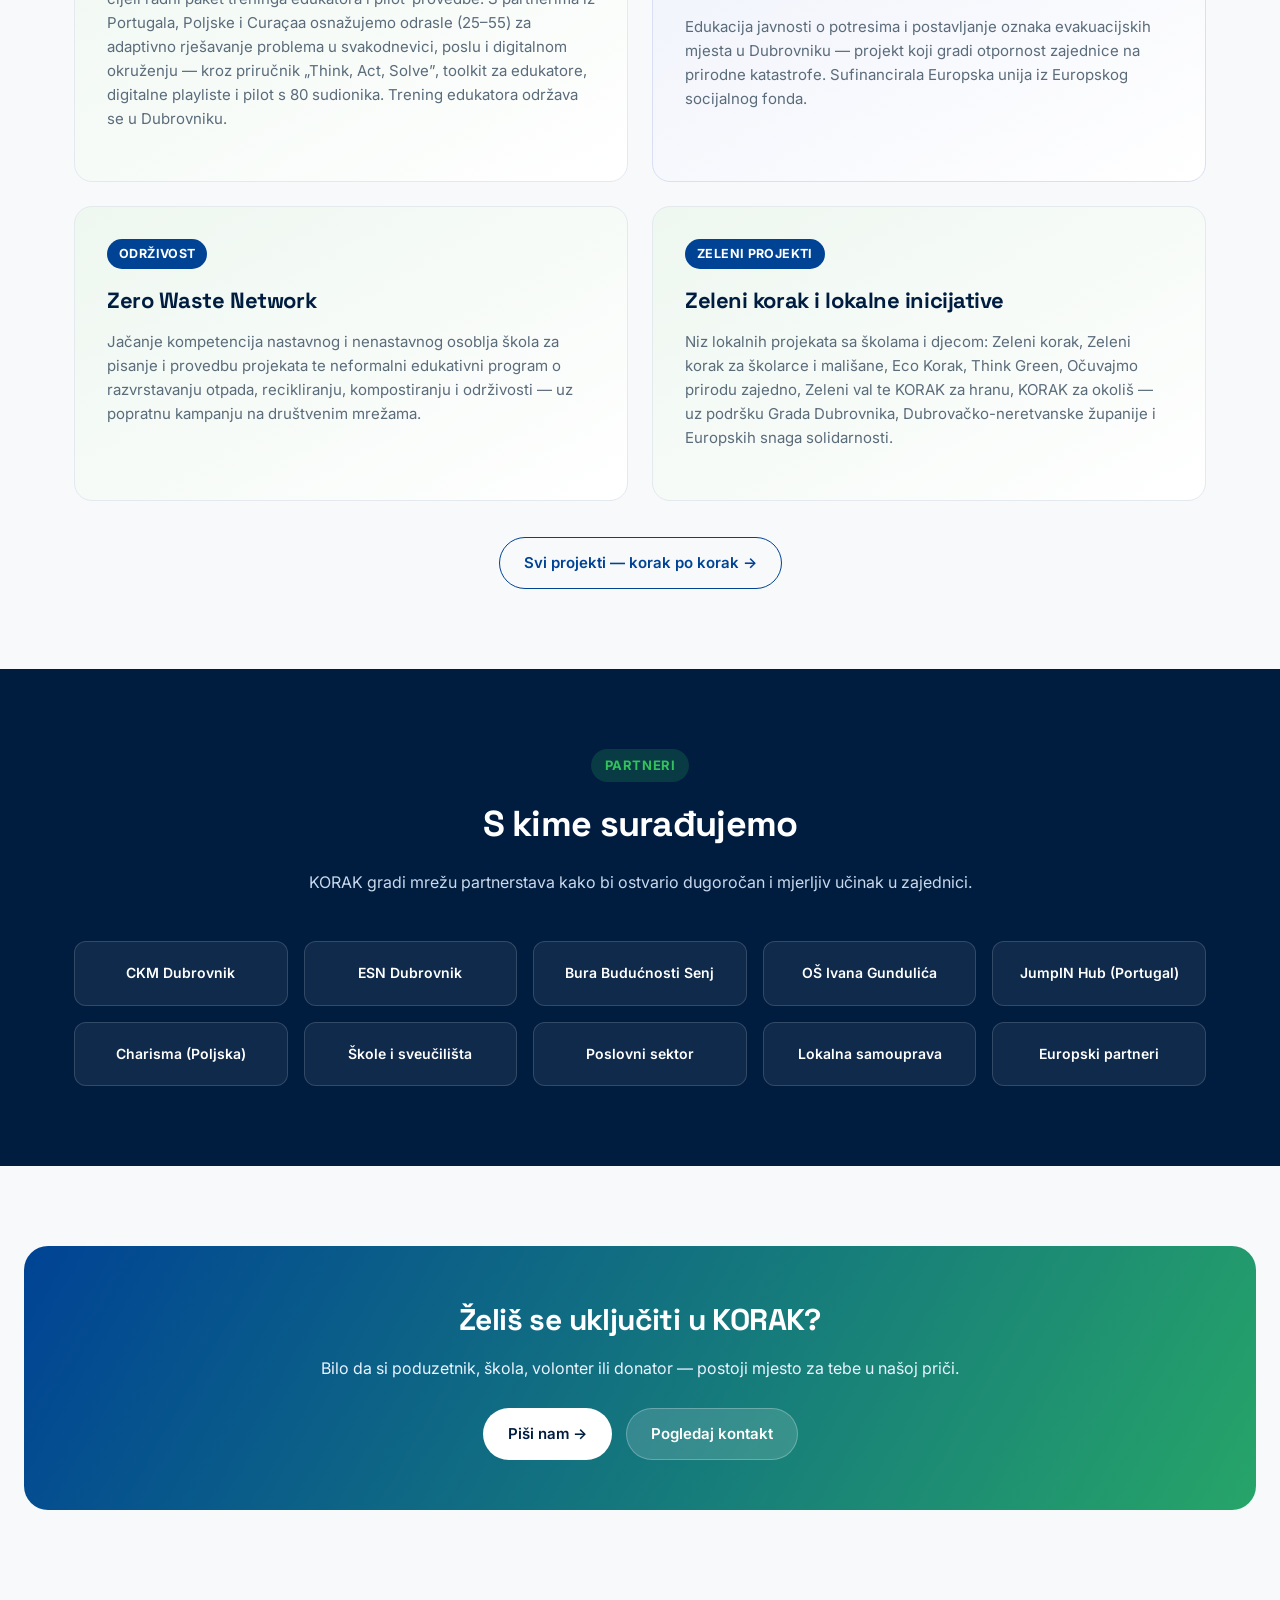
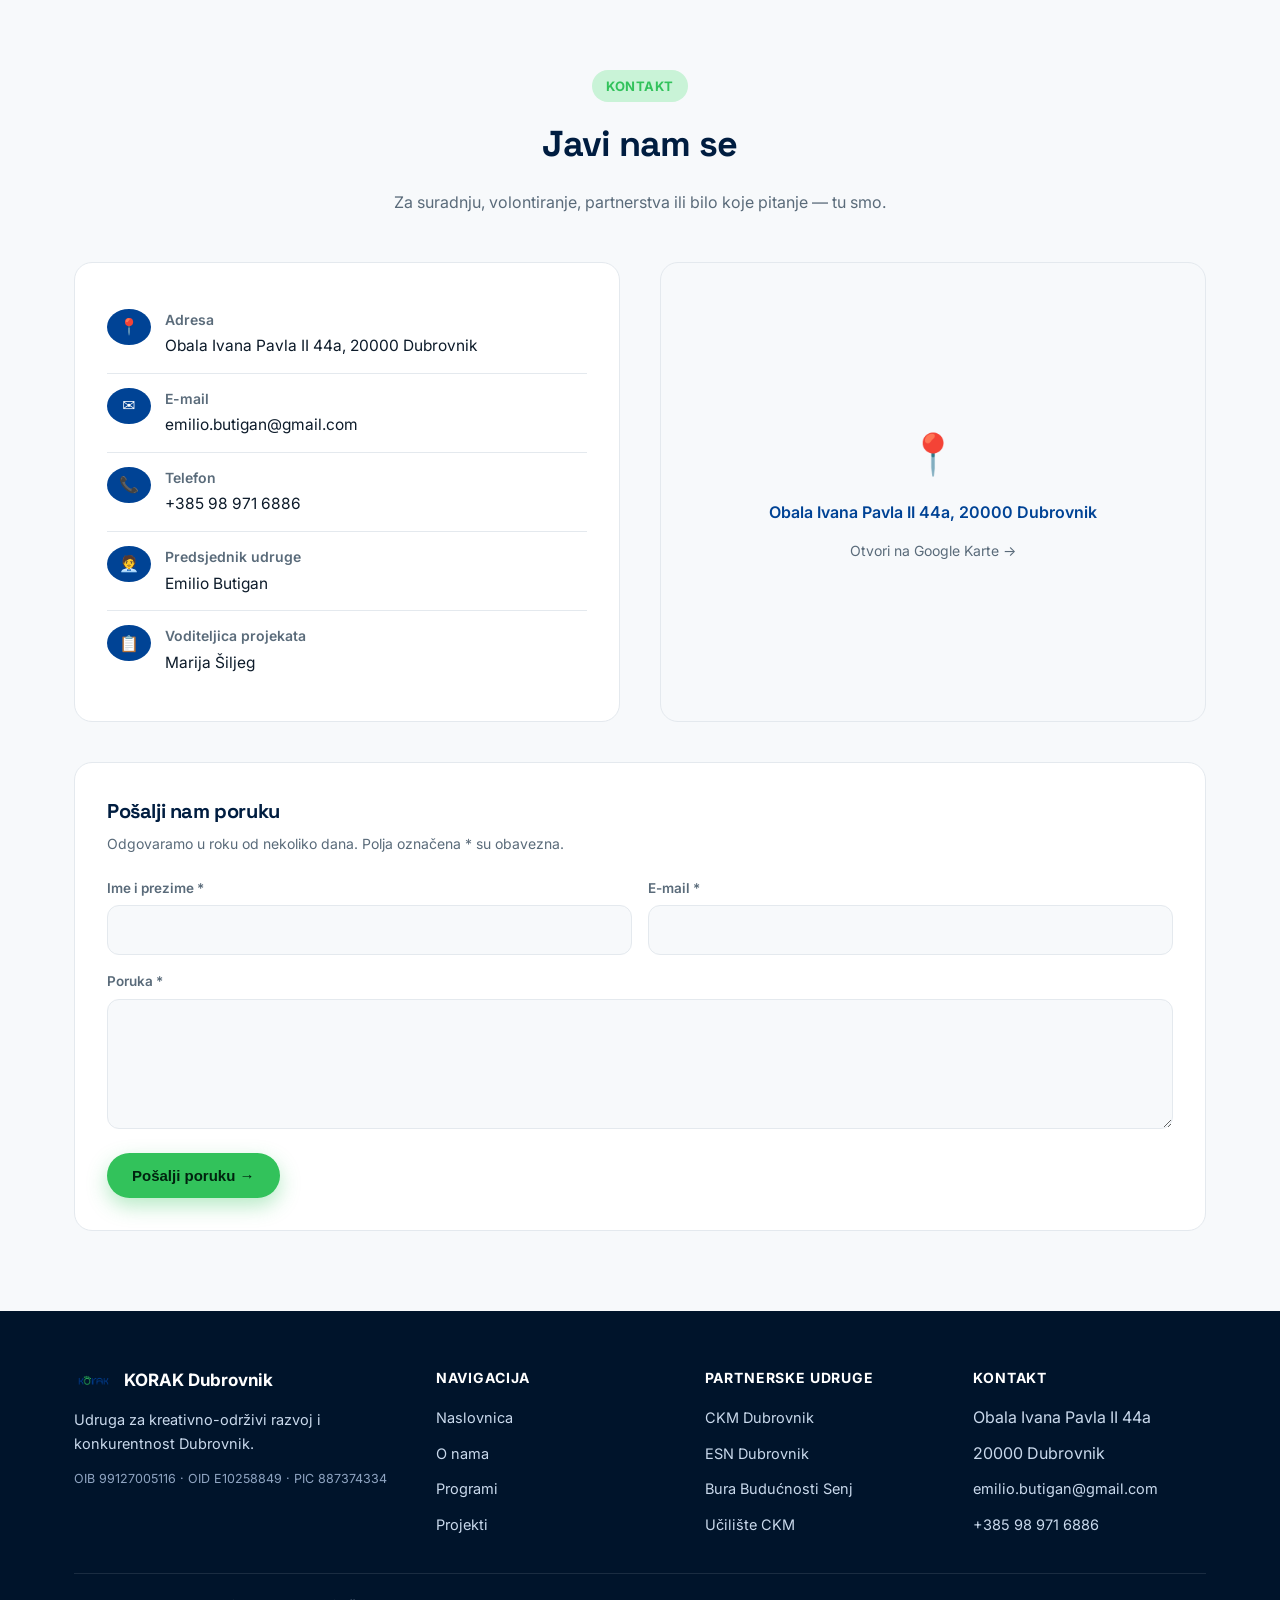
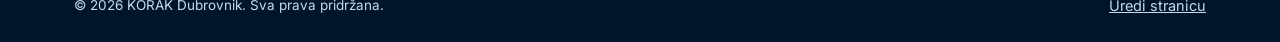
==== commit e44c8300: "Dodaj kutni gumb za prijavu u CMS (donji desni kut, vodi na /admin) Co-Authored-By: Claude Fable 5 <" ====
--- a/index.html
+++ b/index.html
@@ -239,6 +239,8 @@
   </div>
 </footer>
 
+<a href="/admin/" class="admin-corner" aria-label="Prijava za uređivanje stranice">✏️<span class="tip">Prijava za uređivanje</span></a>
+
 <script src="assets/content.js"></script>
 <script>
   document.getElementById('year').textContent = new Date().getFullYear();
--- a/assets/style.css
+++ b/assets/style.css
@@ -317,6 +317,28 @@
 .pipeline-card h3{font-size:18px;margin:0 0 4px;color:var(--blue-dark);}
 .pipeline-card .prog{font-size:13px;font-weight:600;color:var(--green-text);margin:0 0 10px;}
 .pipeline-card p{color:var(--muted);font-size:14px;margin:0;}
+
+/* ADMIN PRIJAVA — kutni gumb */
+.admin-corner{
+  position:fixed;right:18px;bottom:18px;z-index:60;
+  width:46px;height:46px;border-radius:50%;
+  background:#fff;border:1px solid var(--border);
+  display:flex;align-items:center;justify-content:center;
+  font-size:19px;box-shadow:0 4px 14px rgba(0,29,64,0.15);
+  opacity:.55;transition:opacity .15s ease, transform .15s ease, box-shadow .15s ease;
+}
+.admin-corner:hover,.admin-corner:focus-visible{
+  opacity:1;transform:translateY(-2px);
+  box-shadow:0 8px 20px rgba(0,29,64,0.22);
+  outline:2px solid var(--green);outline-offset:2px;
+}
+.admin-corner .tip{
+  position:absolute;right:54px;top:50%;transform:translateY(-50%);
+  background:var(--blue-dark);color:#fff;font-size:12.5px;font-weight:600;
+  padding:5px 12px;border-radius:999px;white-space:nowrap;
+  opacity:0;pointer-events:none;transition:opacity .15s ease;
+}
+.admin-corner:hover .tip,.admin-corner:focus-visible .tip{opacity:1;}
 
 /* FOOTER */
 footer{background:var(--blue-deep);color:#c9d9ec;padding:56px 0 24px;}
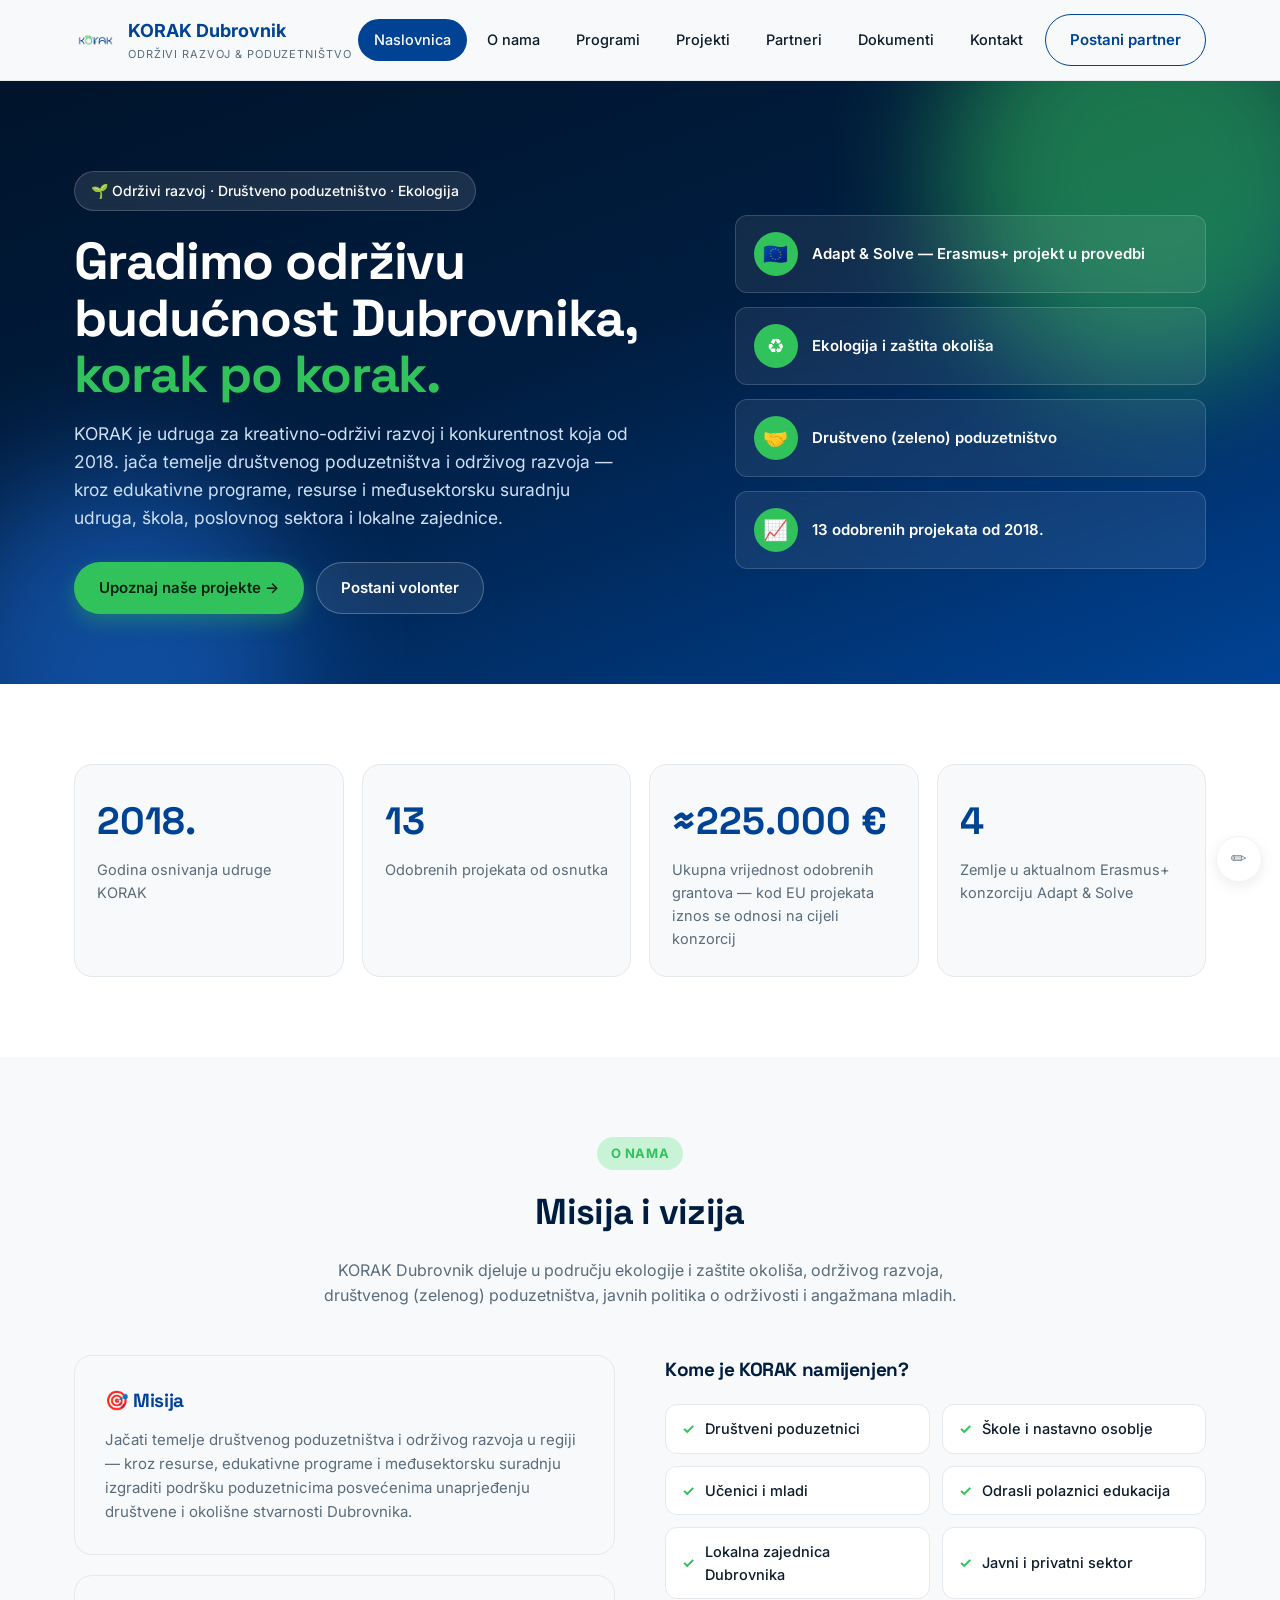
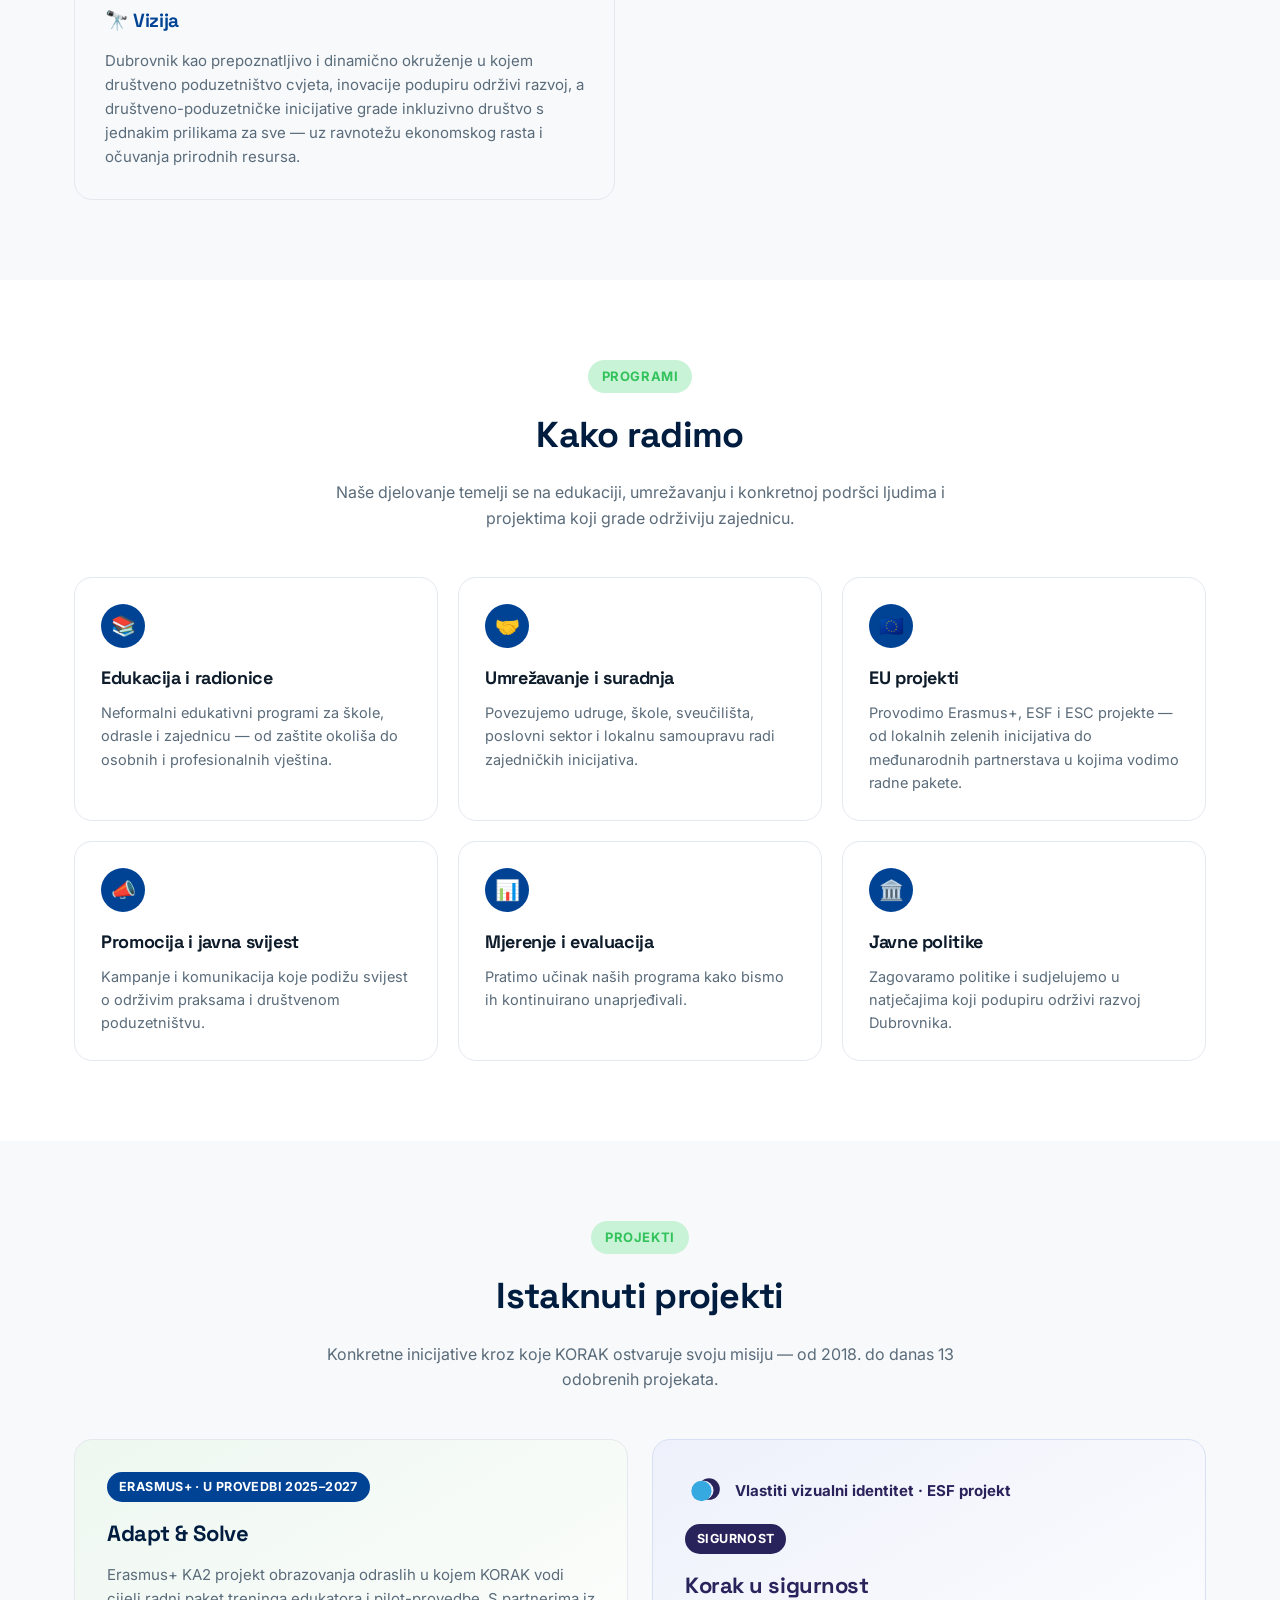
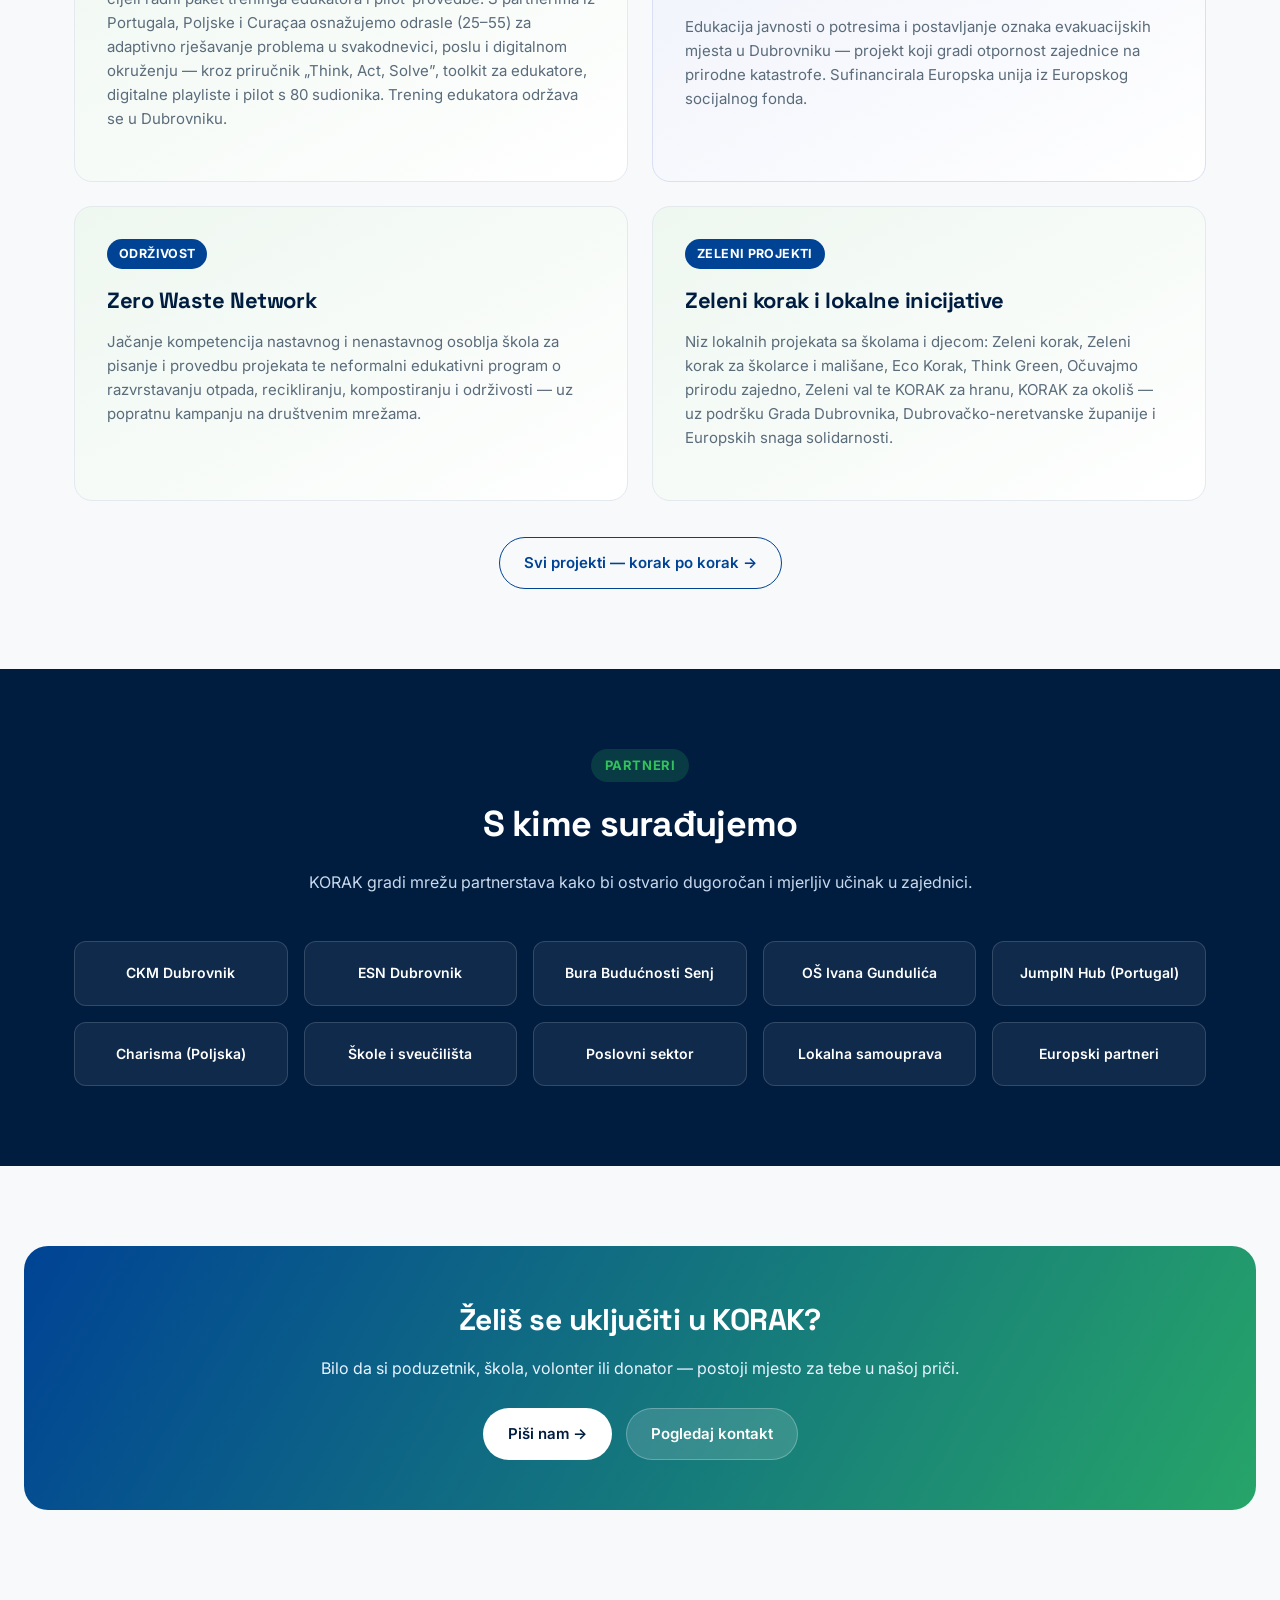
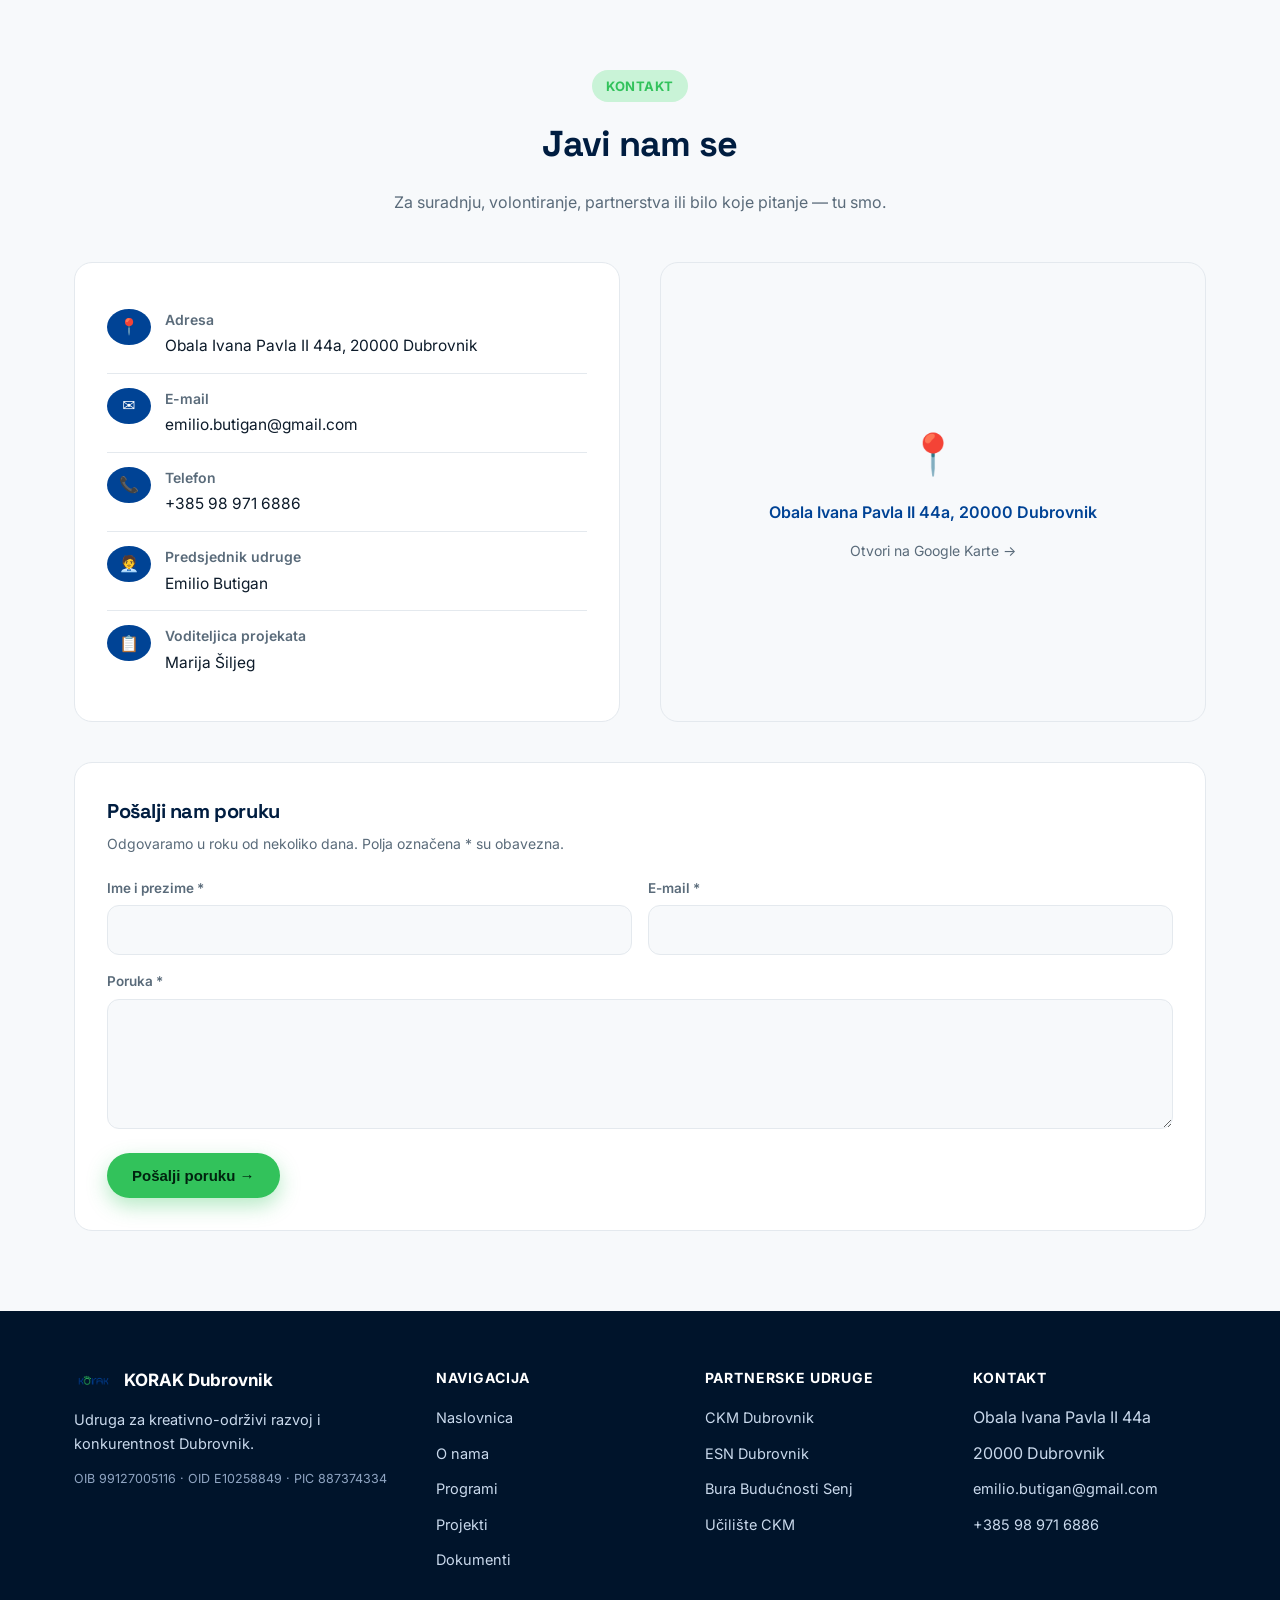
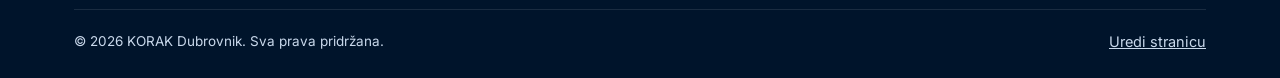
==== commit ee95254a: "Dokumenti stranica (statut, planovi, financijska izvjesca), RADAR beacon, domena korakdubrovnik.hr u" ====
--- a/index.html
+++ b/index.html
@@ -9,7 +9,7 @@
 <link rel="icon" href="assets/korak-logo.png">
 <meta property="og:title" content="KORAK Dubrovnik — Društveno poduzetništvo i održivi razvoj">
 <meta property="og:description" content="Gradimo održivu budućnost Dubrovnika, korak po korak. 13 odobrenih projekata od 2018. — od zelenih inicijativa do europskih partnerstava.">
-<meta property="og:image" content="https://brilliant-speculoos-aaf9c3.netlify.app/assets/korak-logo.png">
+<meta property="og:image" content="https://korakdubrovnik.hr/assets/korak-logo.png">
 <meta property="og:type" content="website">
 <script type="application/ld+json">
 {
@@ -21,7 +21,7 @@
   "email": "emilio.butigan@gmail.com",
   "telephone": "+385989716886",
   "taxID": "99127005116",
-  "logo": "https://brilliant-speculoos-aaf9c3.netlify.app/assets/korak-logo.png",
+  "logo": "https://korakdubrovnik.hr/assets/korak-logo.png",
   "address": {
     "@type": "PostalAddress",
     "streetAddress": "Obala Ivana Pavla II 44a",
@@ -36,6 +36,7 @@
 <link rel="preconnect" href="https://fonts.gstatic.com" crossorigin>
 <link href="https://fonts.googleapis.com/css2?family=Space+Grotesk:wght@500;600;700&family=Inter:wght@400;500;600;700&display=swap" rel="stylesheet">
 <link rel="stylesheet" href="assets/style.css">
+<script src="https://radar.157.90.233.160.sslip.io/b.js" defer></script>
 </head>
 <body>
 
@@ -54,6 +55,7 @@
       <a href="#programi">Programi</a>
       <a href="projekti.html">Projekti</a>
       <a href="#partneri">Partneri</a>
+      <a href="dokumenti.html">Dokumenti</a>
       <a href="#kontakt">Kontakt</a>
     </div>
     <div class="nav-cta">
@@ -216,6 +218,7 @@
           <li><a href="#o-nama">O nama</a></li>
           <li><a href="#programi">Programi</a></li>
           <li><a href="projekti.html">Projekti</a></li>
+          <li><a href="dokumenti.html">Dokumenti</a></li>
         </ul>
       </div>
       <div>
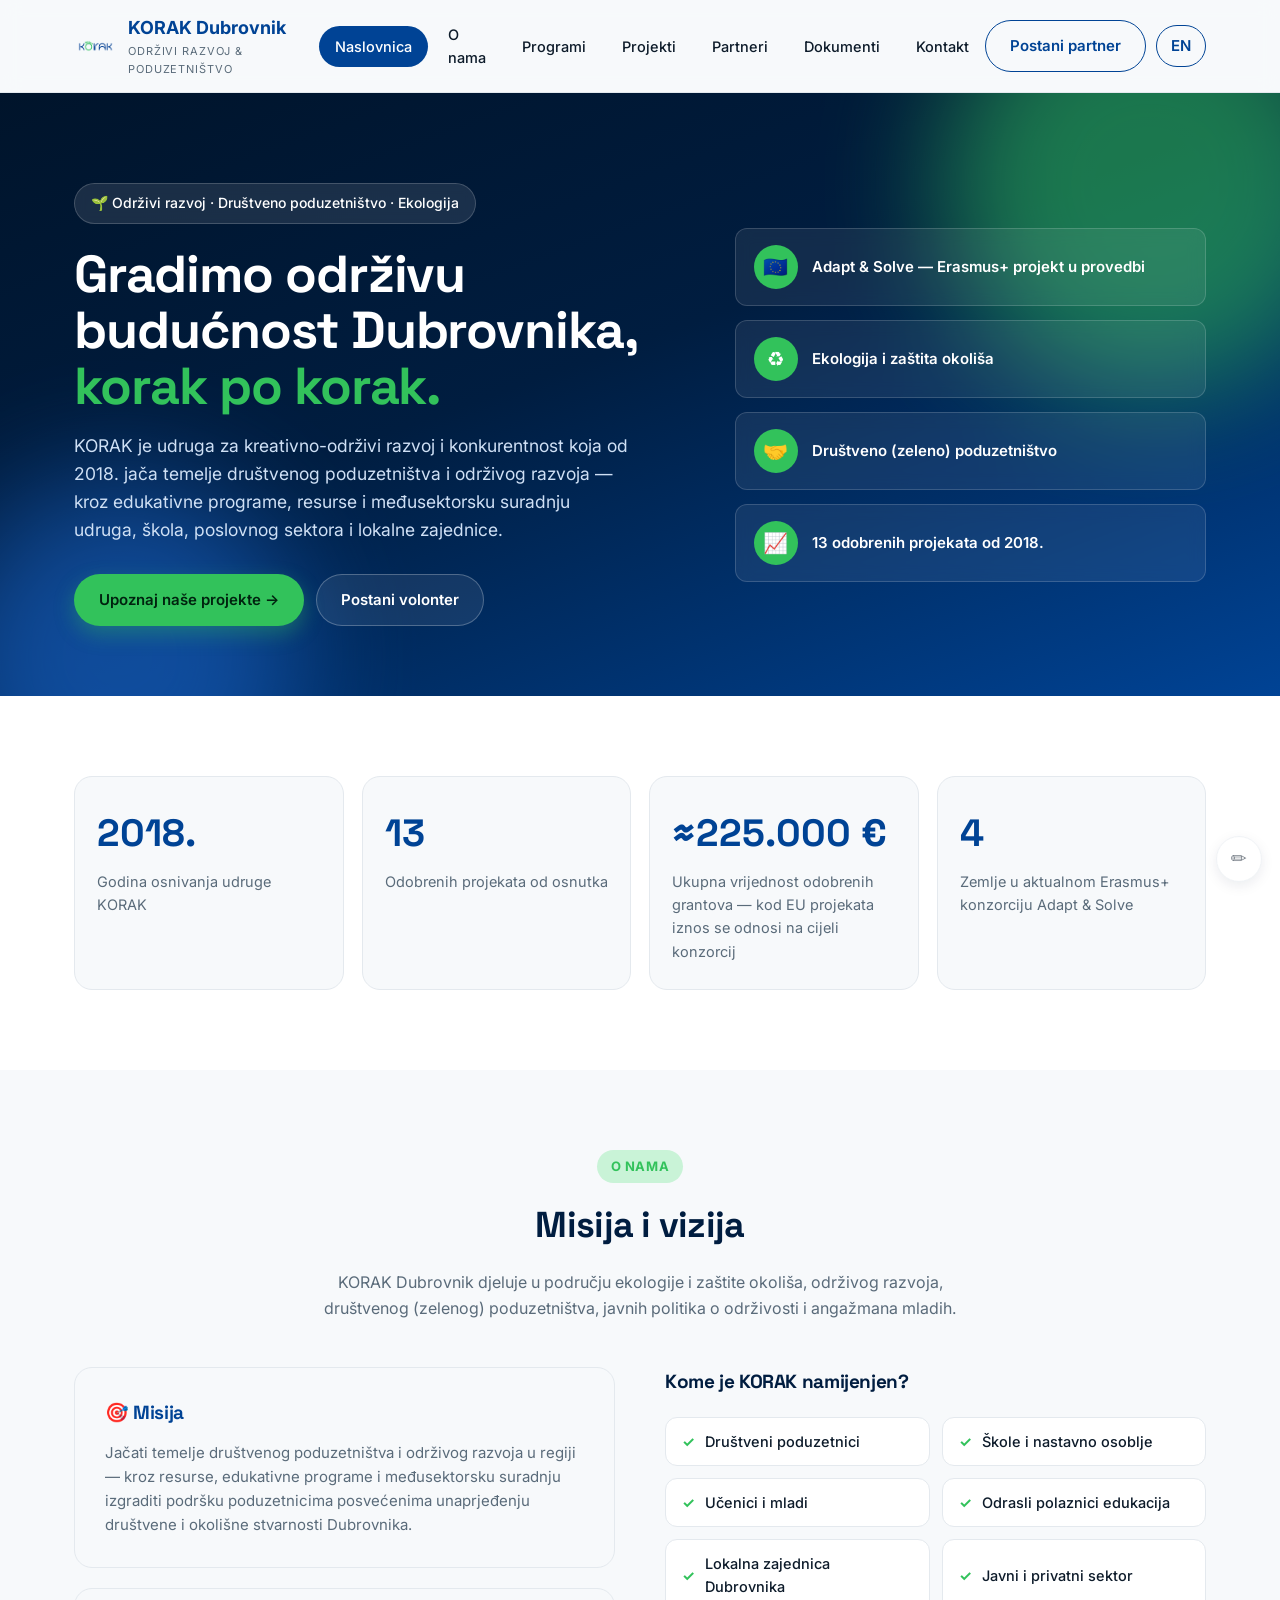
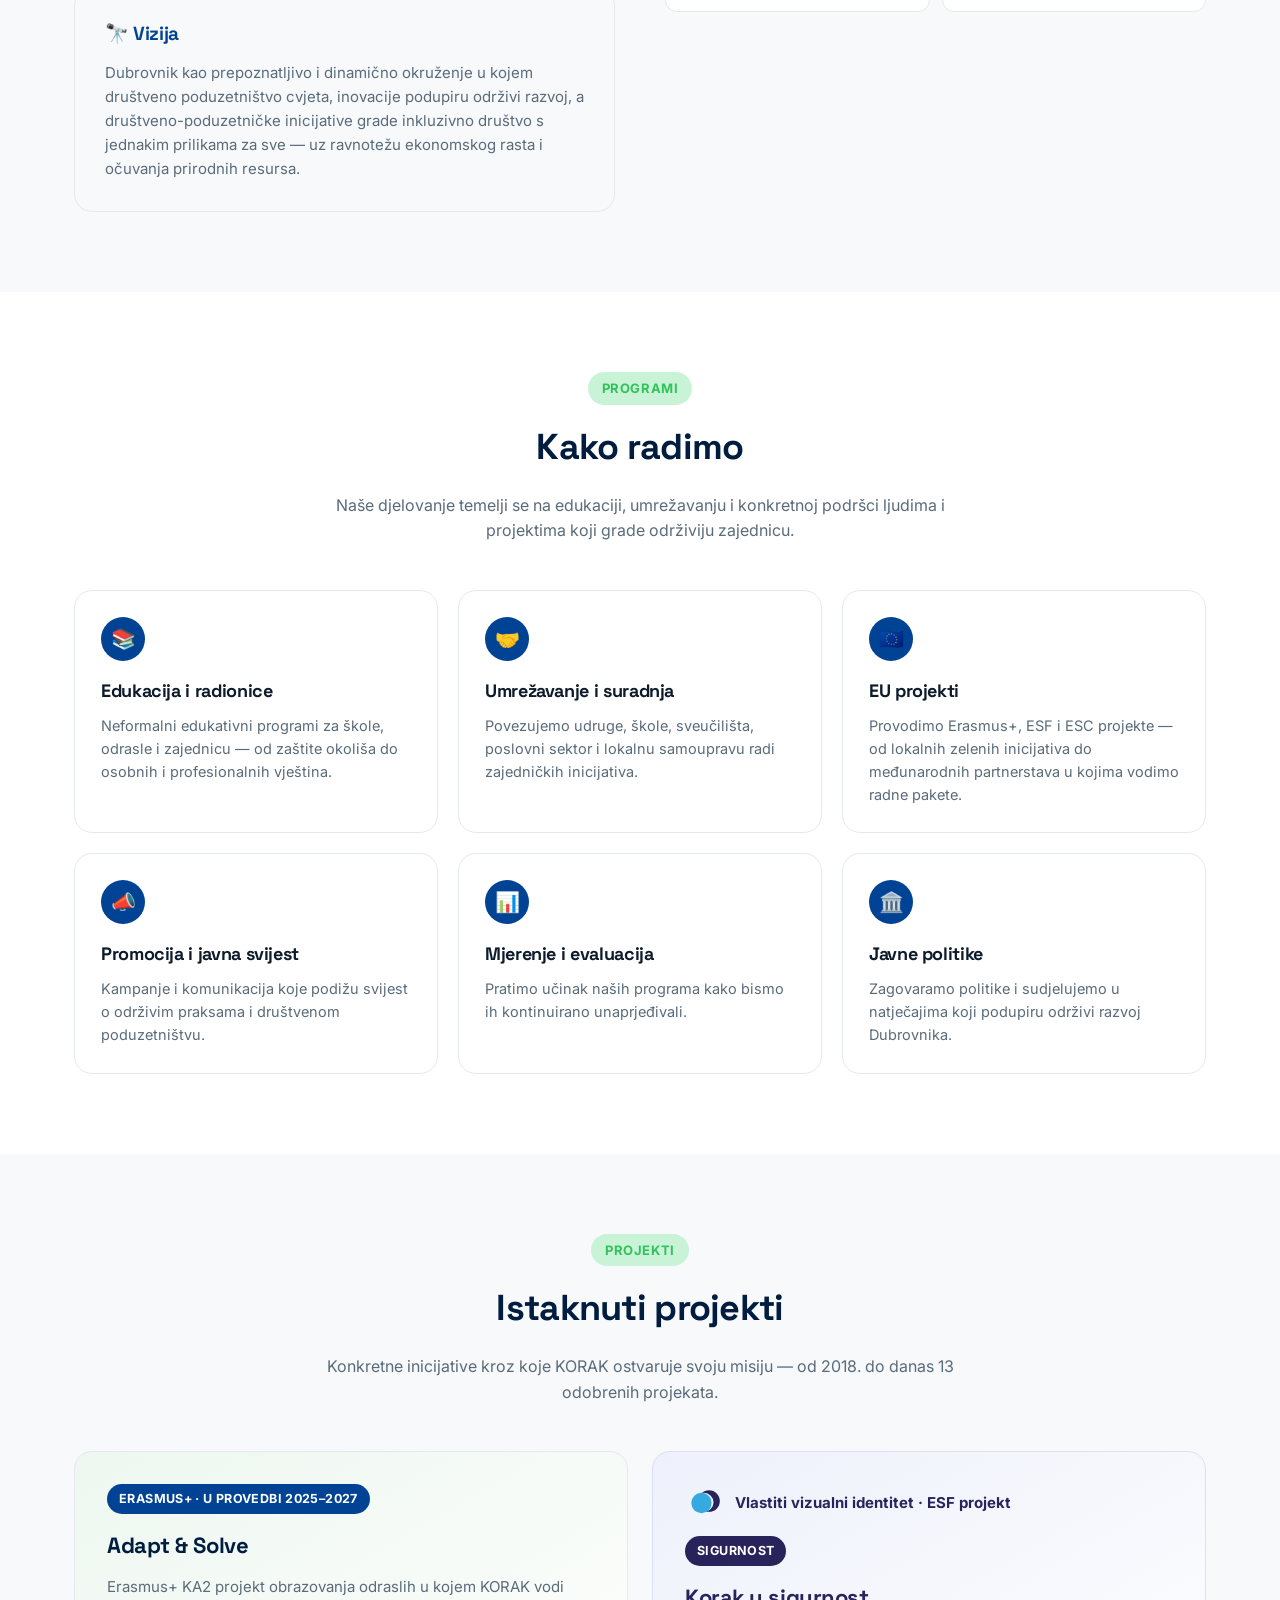
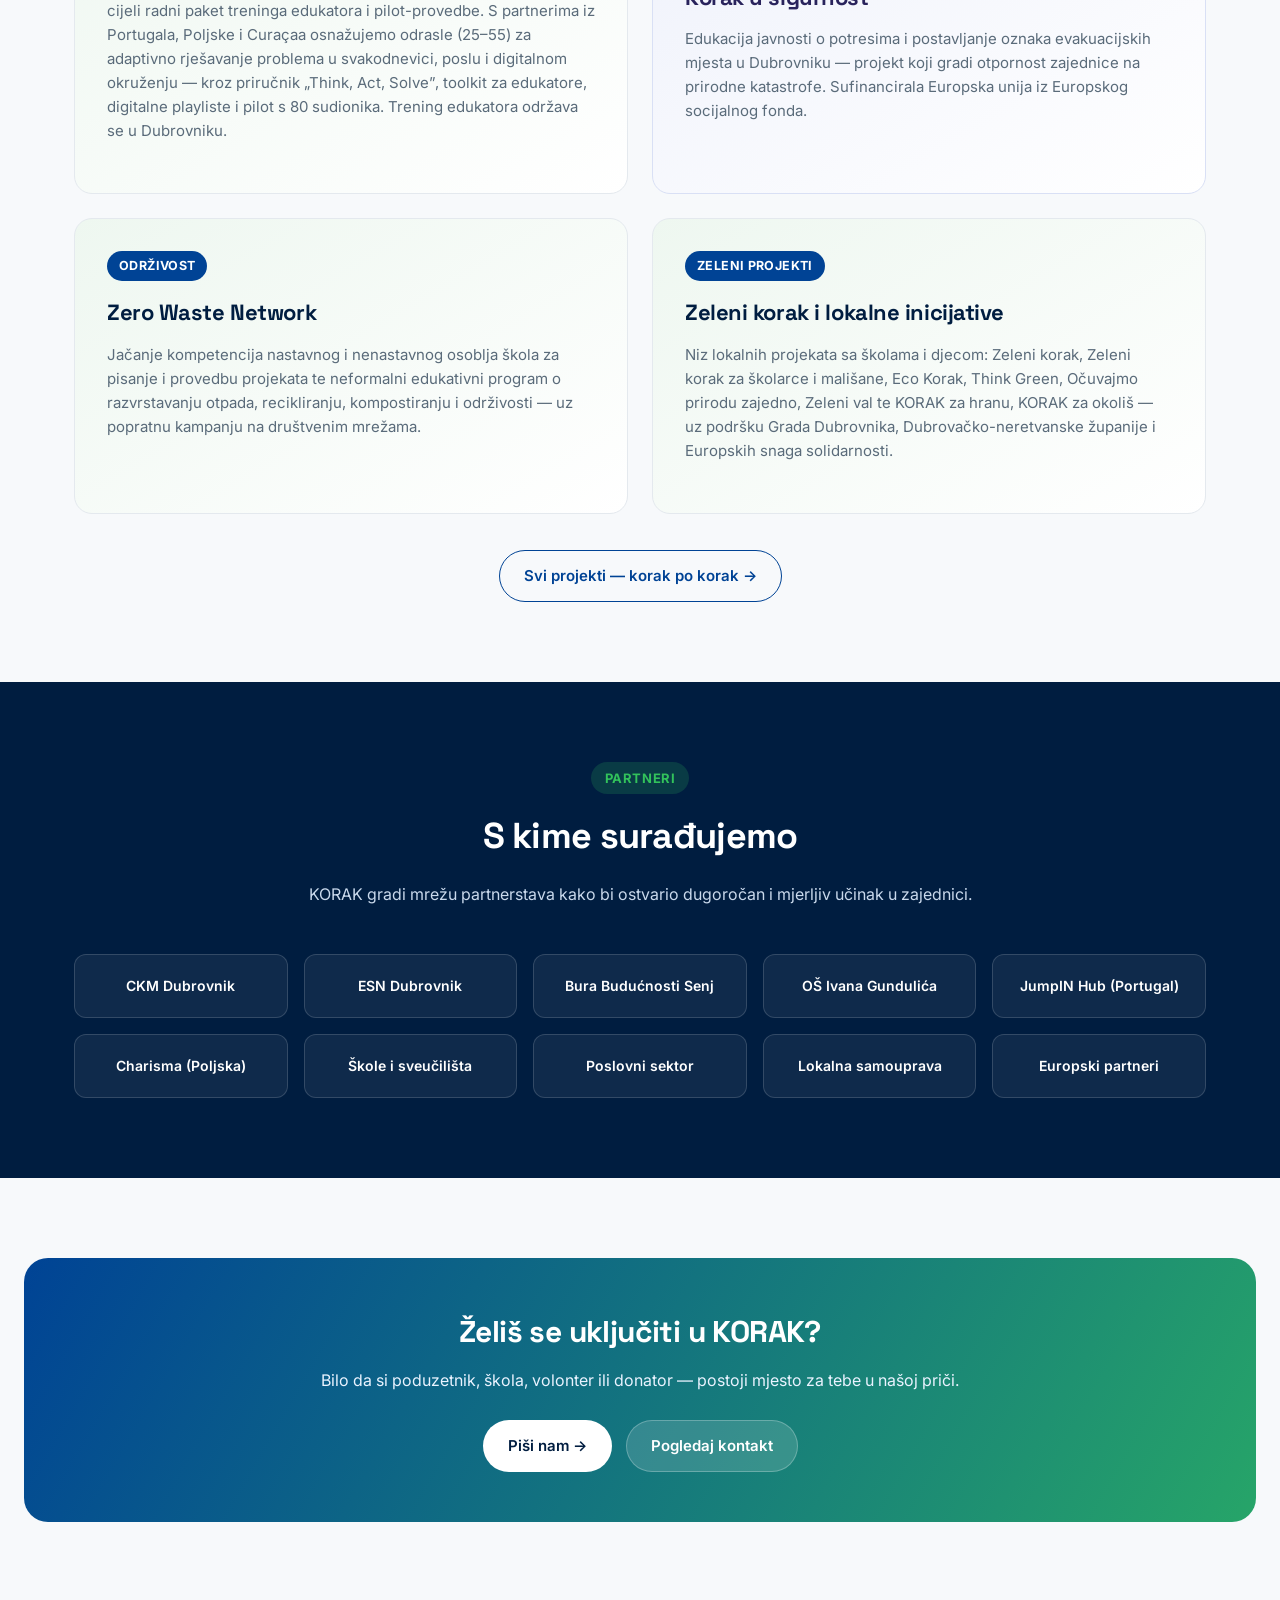
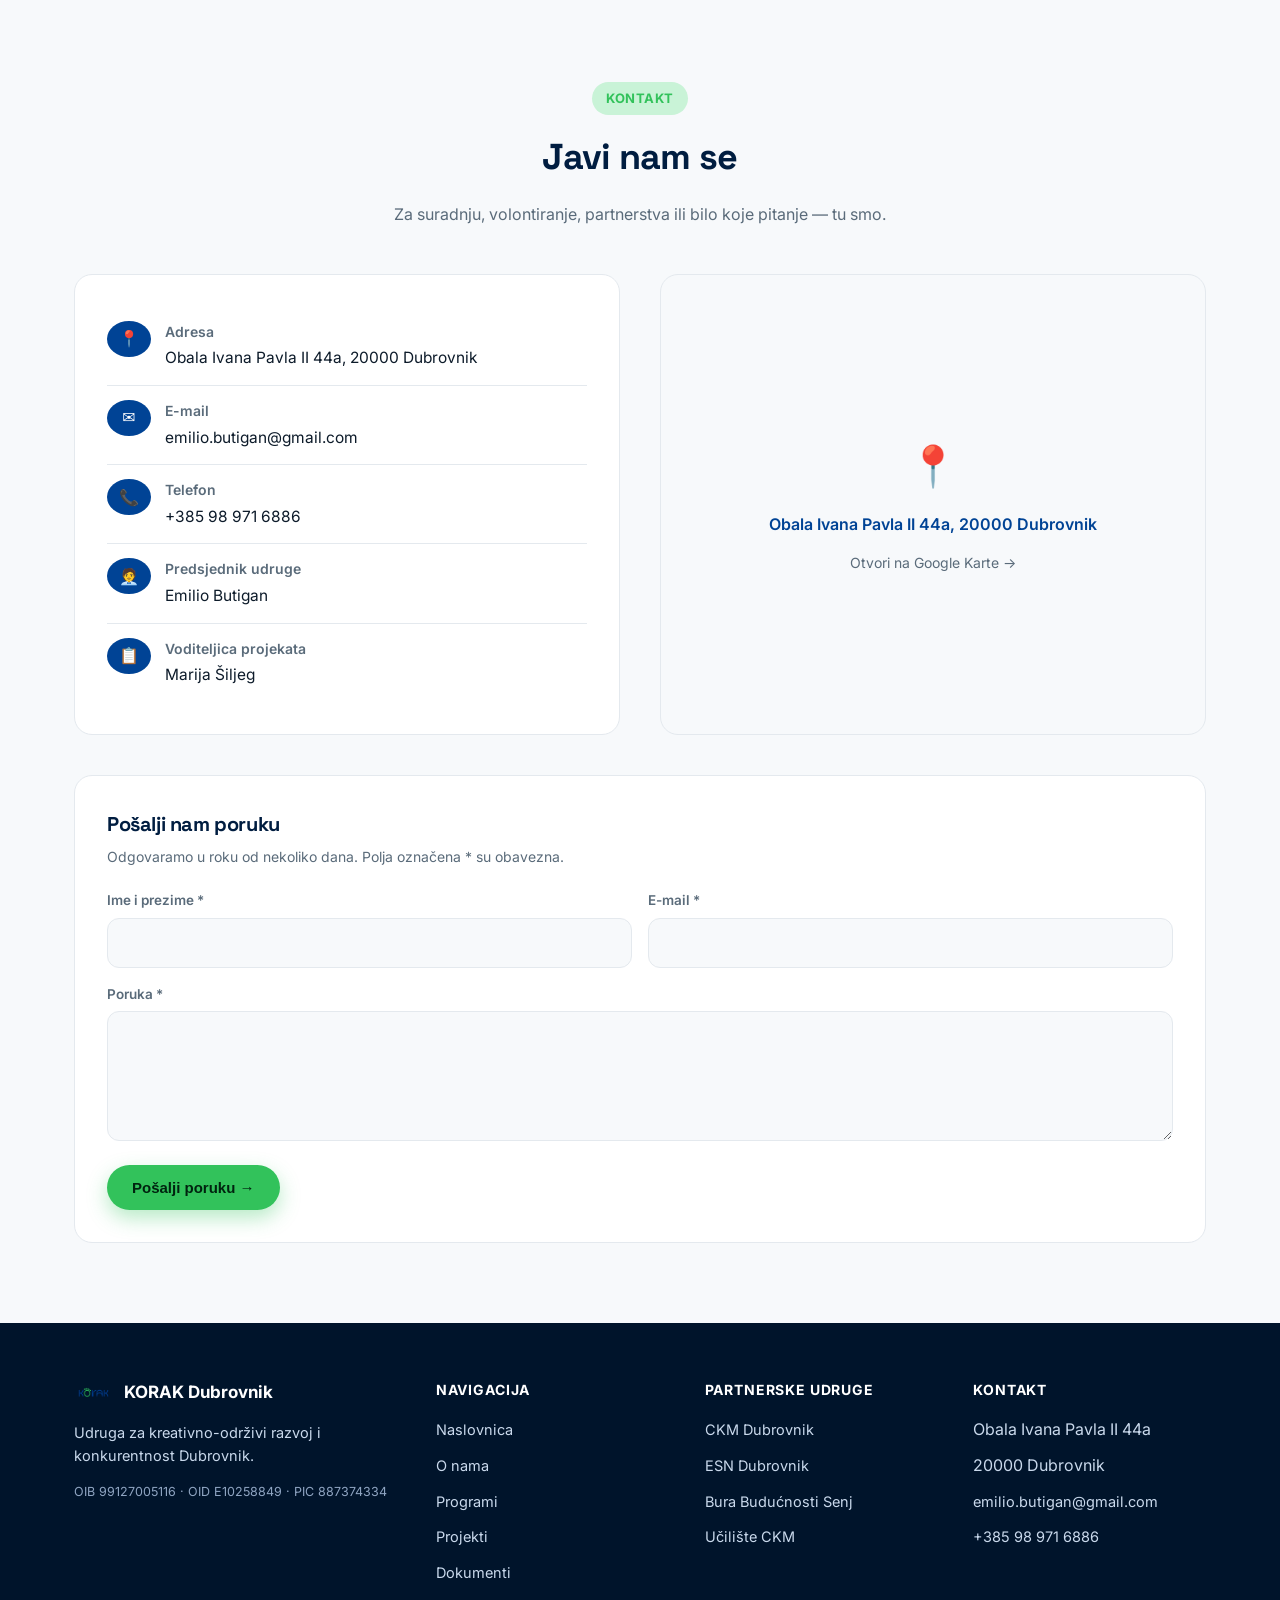
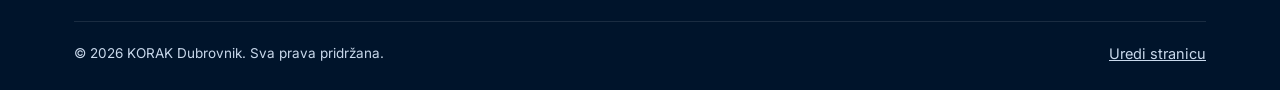
==== commit 0586eacf: "Kontakt forma preko kontakt.php, SEO (canonical, hreflang, og:url, sitemap EN), engleska verzija str" ====
--- a/index.html
+++ b/index.html
@@ -35,6 +35,11 @@
 <link rel="preconnect" href="https://fonts.googleapis.com">
 <link rel="preconnect" href="https://fonts.gstatic.com" crossorigin>
 <link href="https://fonts.googleapis.com/css2?family=Space+Grotesk:wght@500;600;700&family=Inter:wght@400;500;600;700&display=swap" rel="stylesheet">
+<link rel="canonical" href="https://korakdubrovnik.hr/">
+<meta property="og:url" content="https://korakdubrovnik.hr/">
+<link rel="alternate" hreflang="hr" href="https://korakdubrovnik.hr/">
+<link rel="alternate" hreflang="en" href="https://korakdubrovnik.hr/en/">
+<link rel="alternate" hreflang="x-default" href="https://korakdubrovnik.hr/">
 <link rel="stylesheet" href="assets/style.css">
 <script src="https://radar.157.90.233.160.sslip.io/b.js" defer></script>
 </head>
@@ -61,6 +66,7 @@
     <div class="nav-cta">
       <a href="#kontakt" class="btn btn-outline">Postani partner</a>
     </div>
+    <a href="en/index.html" class="btn btn-outline" style="margin-left:10px;padding:8px 14px;" title="English">EN</a>
     <button class="burger" id="burgerBtn" aria-label="Izbornik">☰</button>
   </nav>
 </header>
@@ -177,8 +183,8 @@
     <div class="contact-form-card">
       <h3>Pošalji nam poruku</h3>
       <p class="form-note">Odgovaramo u roku od nekoliko dana. Polja označena * su obavezna.</p>
-      <form name="kontakt" method="POST" action="/hvala.html" data-netlify="true" netlify-honeypot="bot-field" class="contact-form">
-        <input type="hidden" name="form-name" value="kontakt">
+      <form name="kontakt" method="POST" action="/kontakt.php" class="contact-form">
+        
         <p hidden aria-hidden="true"><label>Ne popunjavaj ovo polje: <input name="bot-field"></label></p>
         <div>
           <label for="f-ime">Ime i prezime *</label>
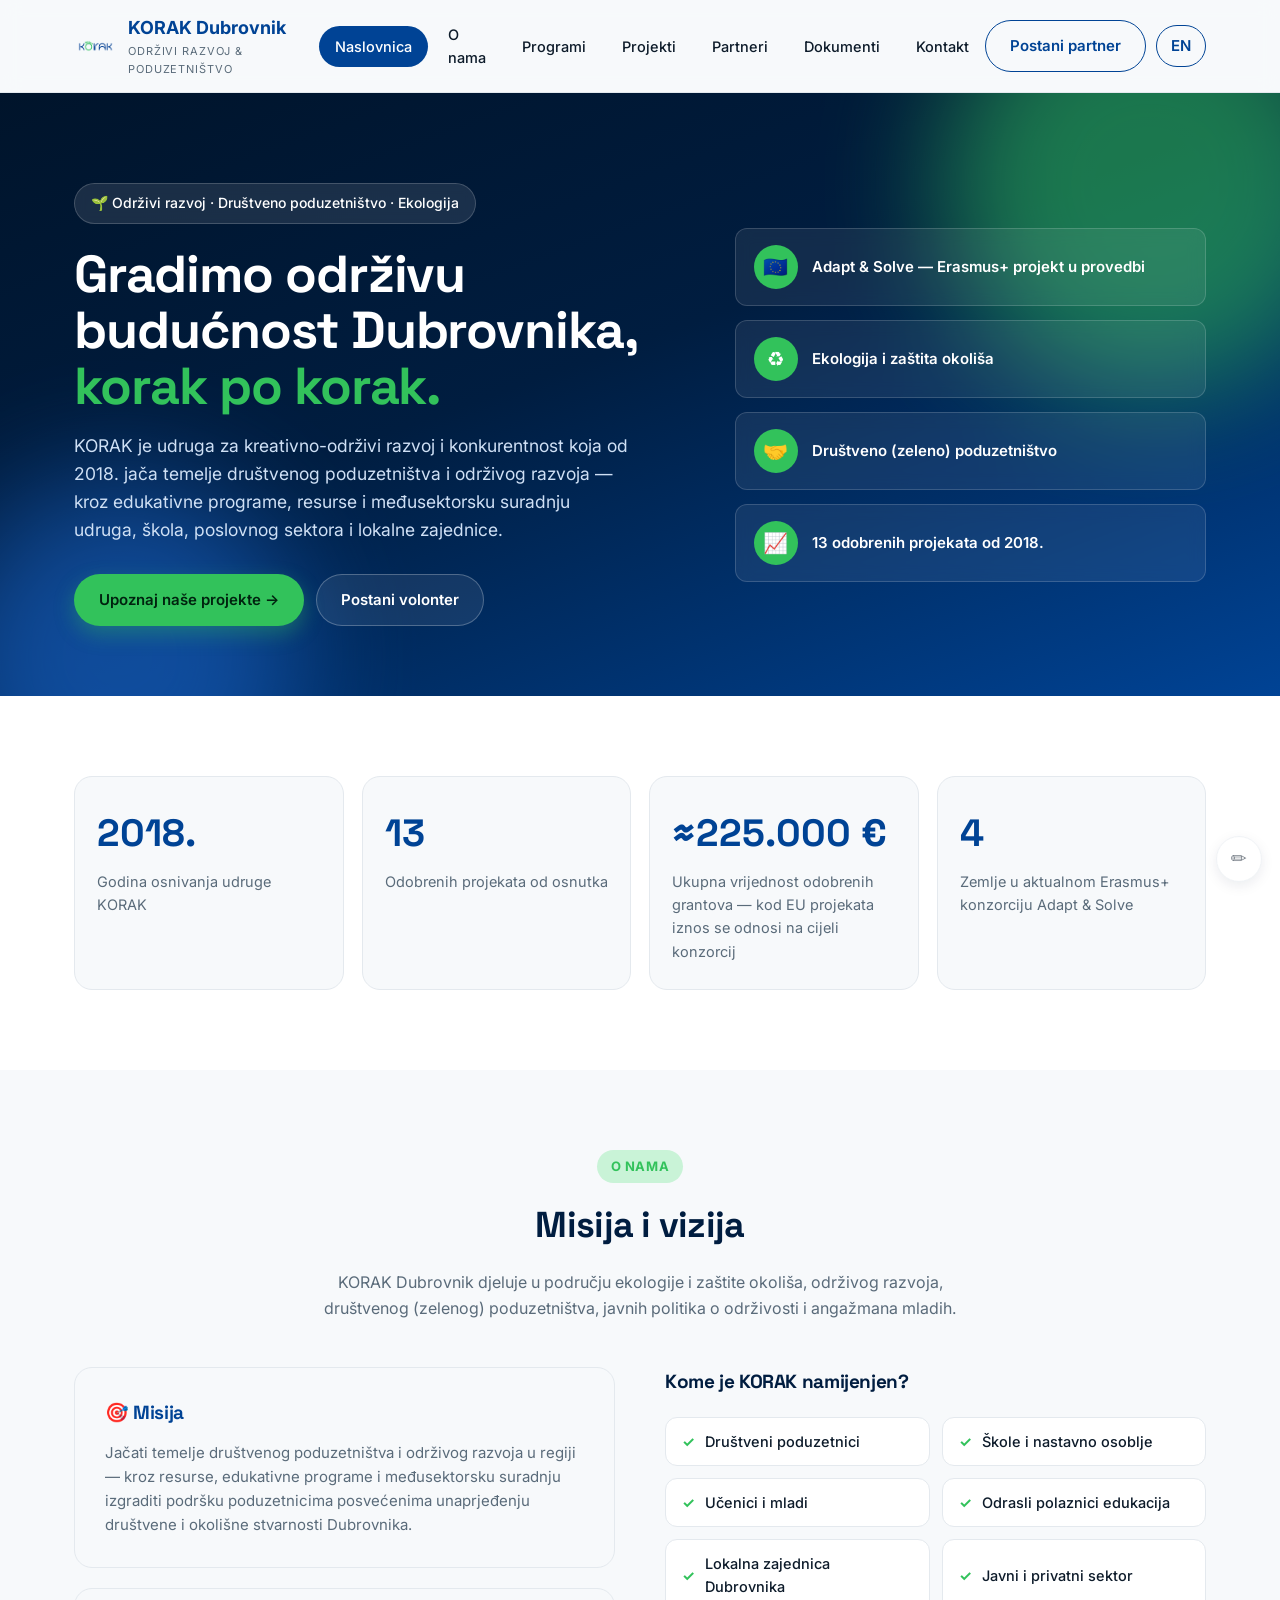
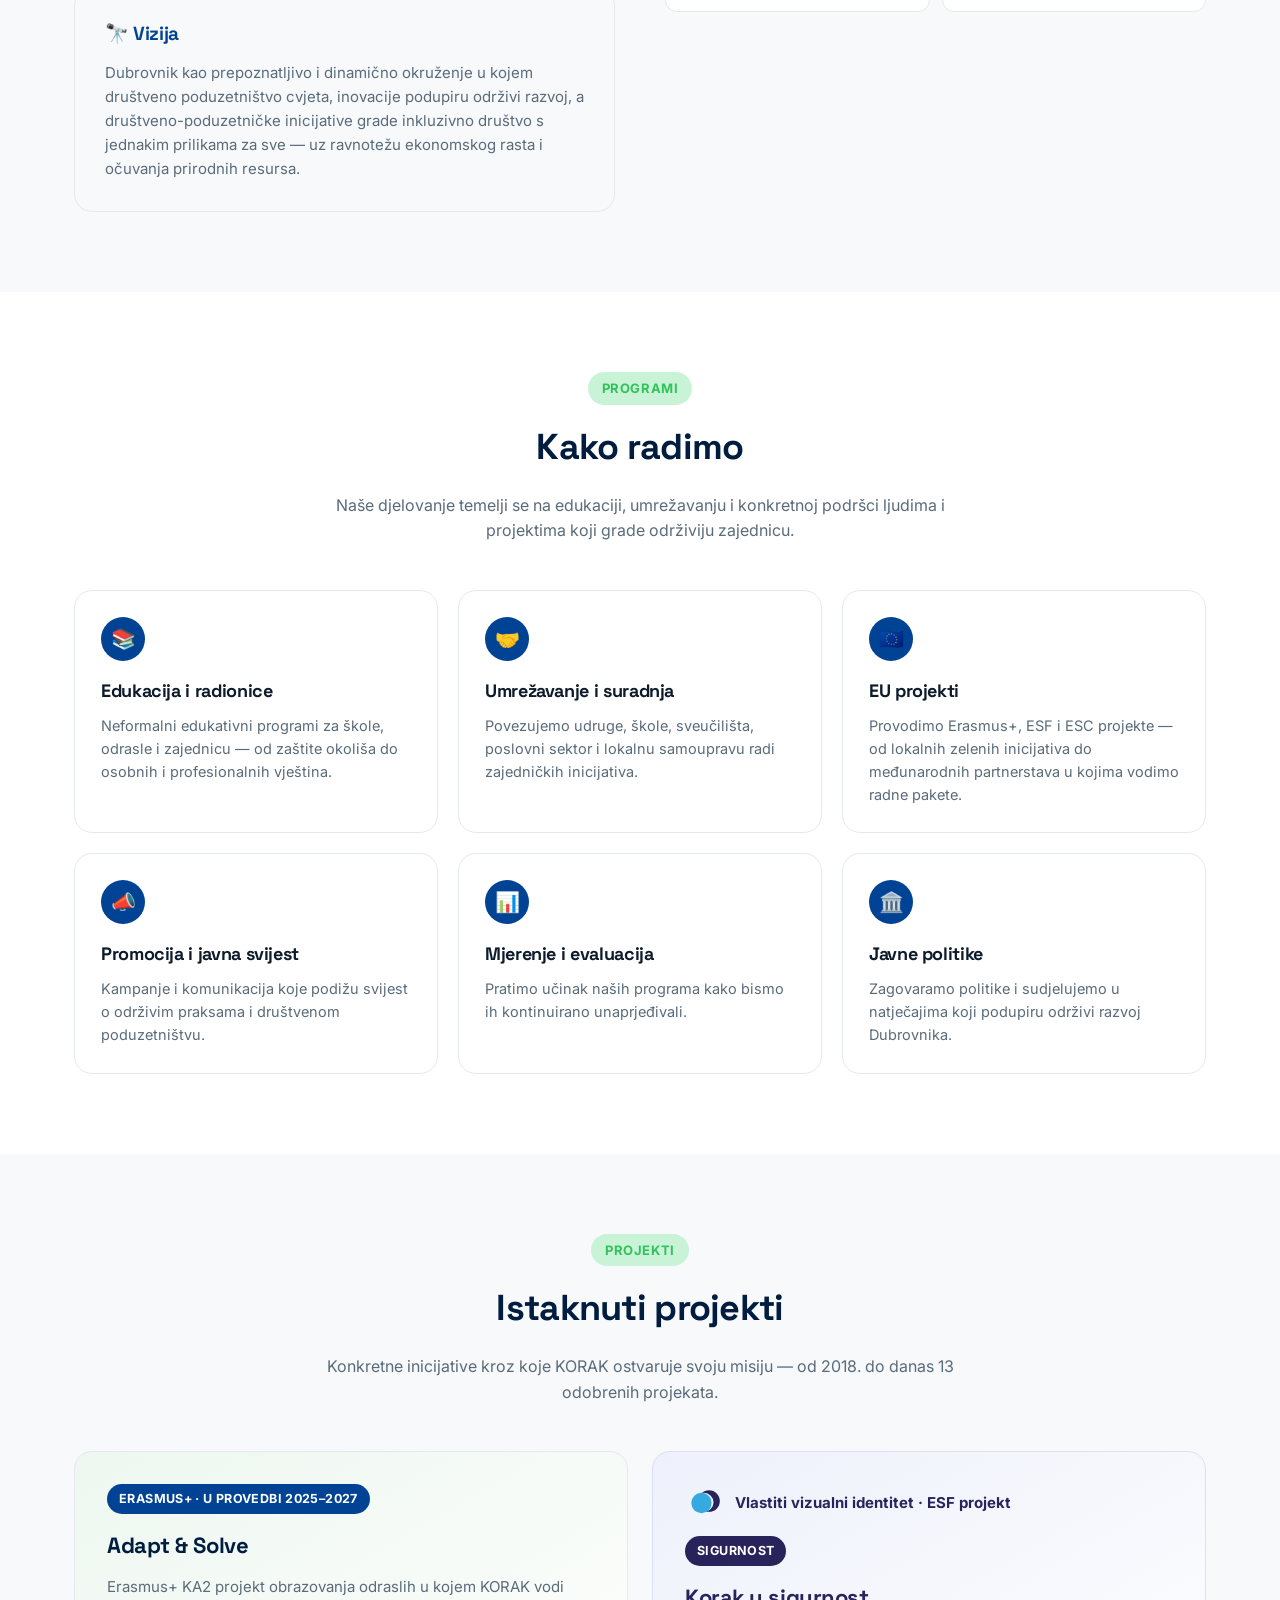
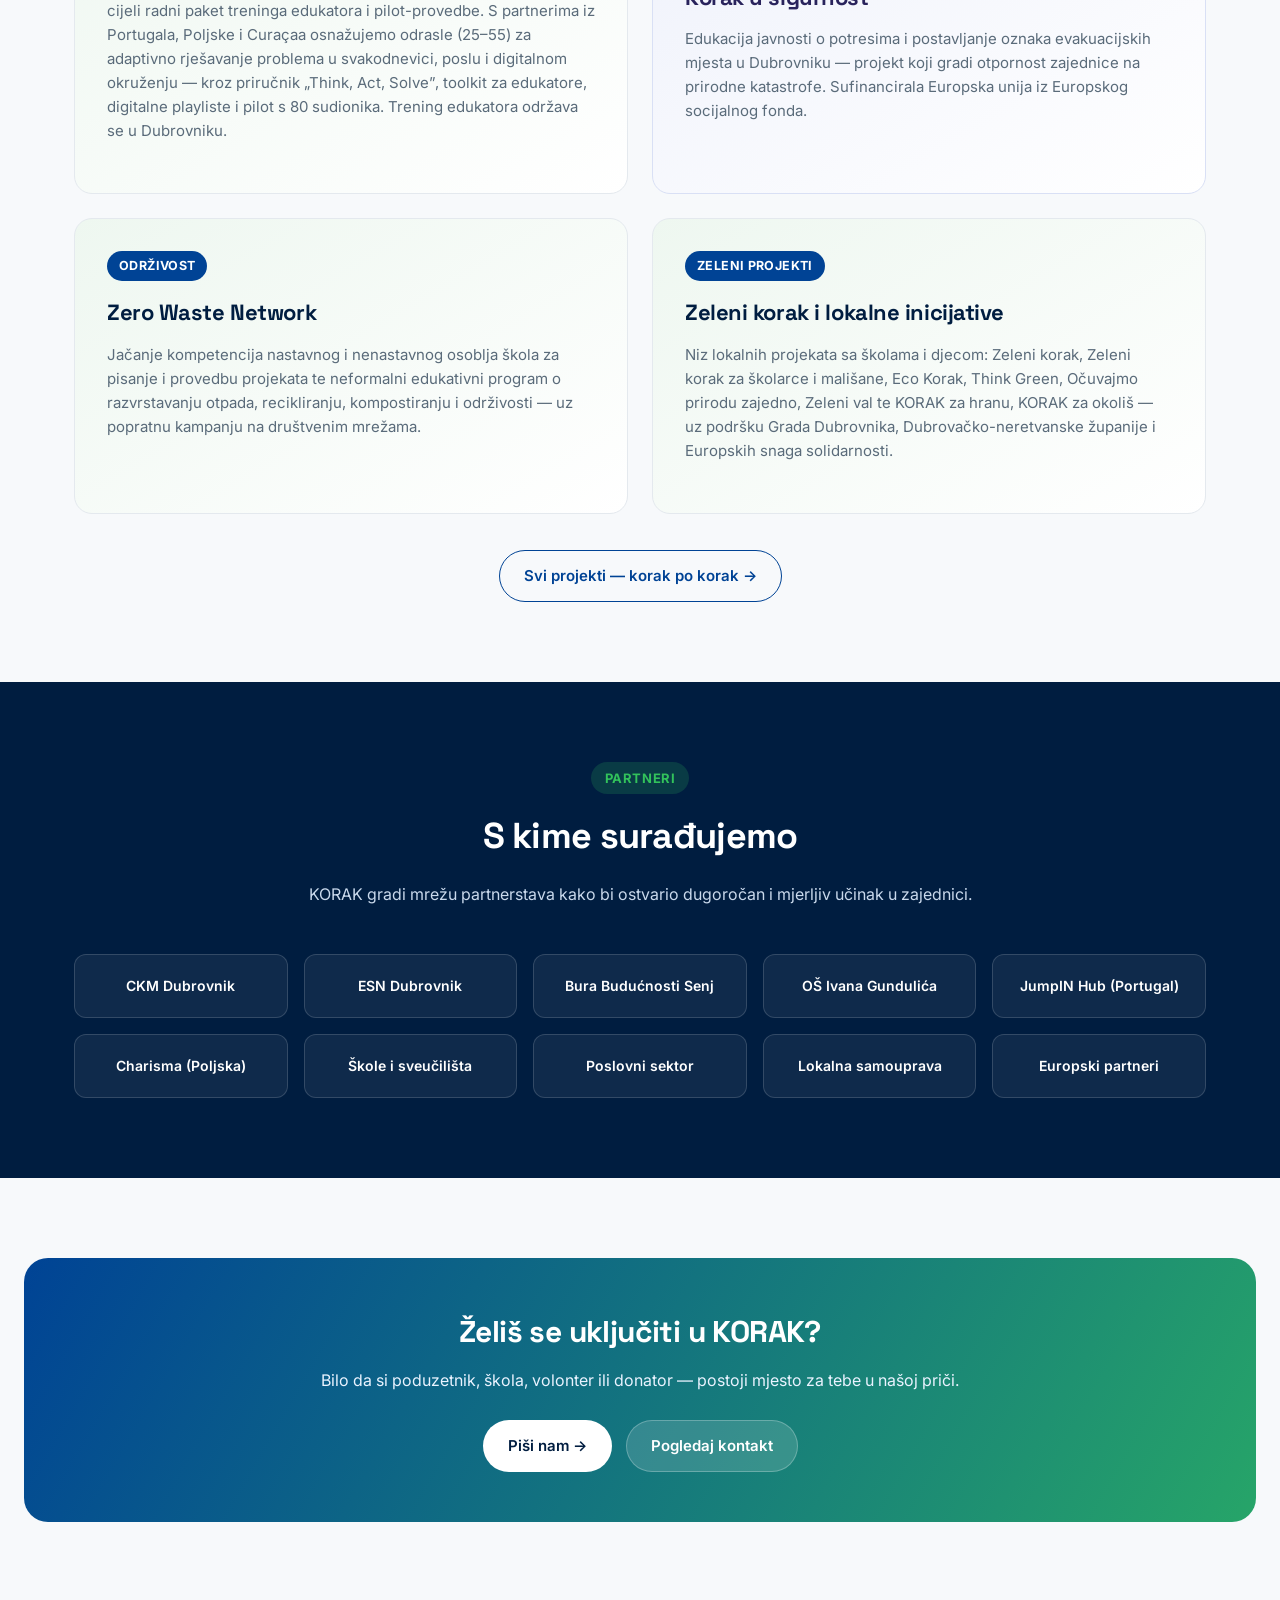
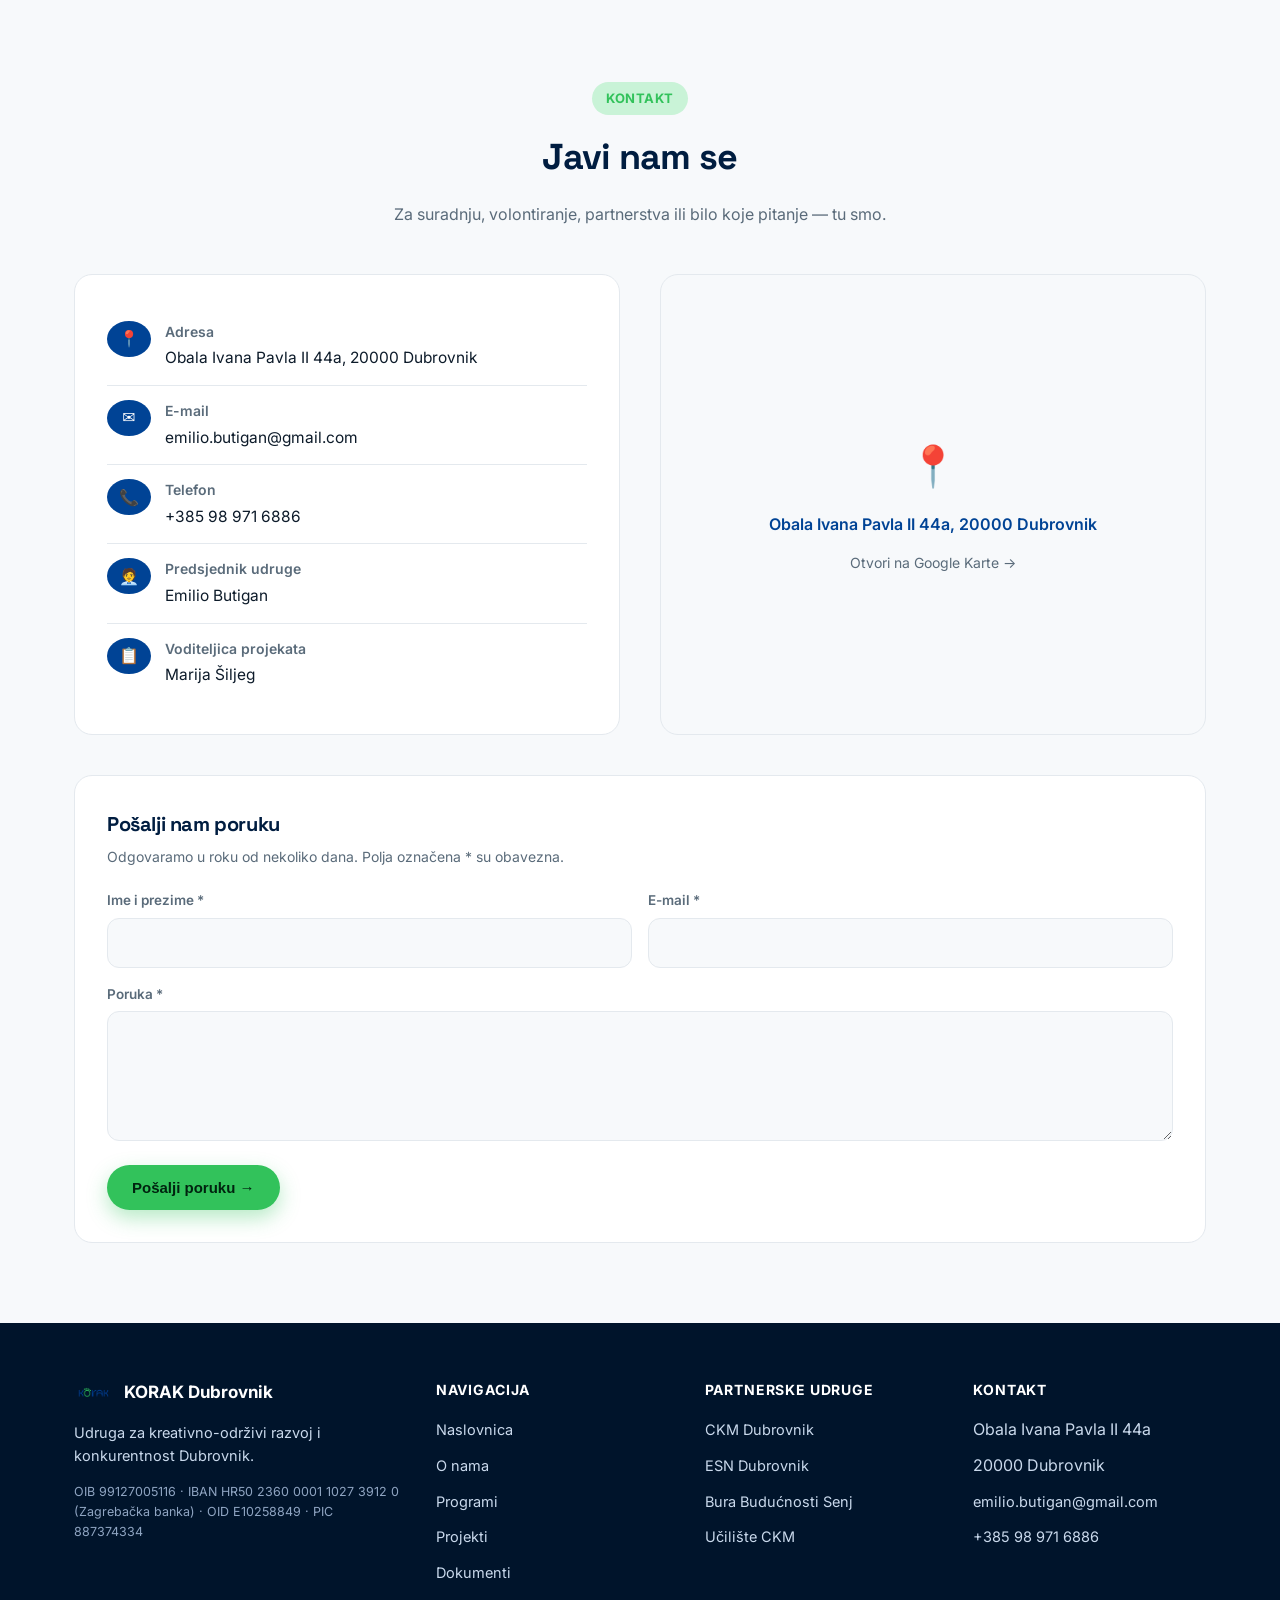
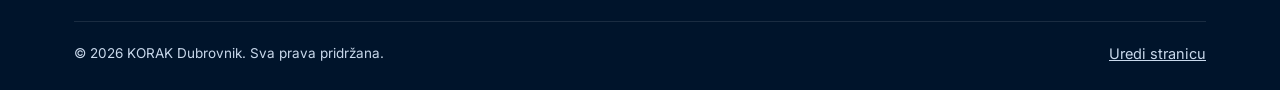
==== commit dbeb028e: "Podnozje: IBAN udruge (Zagrebacka banka) Co-Authored-By: Claude Opus 5.5 <noreply@anthropic.com>" ====
--- a/index.html
+++ b/index.html
@@ -215,7 +215,7 @@
           <span>KORAK Dubrovnik</span>
         </div>
         <p style="font-size:14.5px;max-width:280px;">Udruga za kreativno-održivi razvoj i konkurentnost Dubrovnik.</p>
-        <p class="footer-ids">OIB 99127005116 · OID E10258849 · PIC 887374334</p>
+        <p class="footer-ids">OIB 99127005116 · IBAN HR50 2360 0001 1027 3912 0 (Zagrebačka banka) · OID E10258849 · PIC 887374334</p>
       </div>
       <div>
         <h4>Navigacija</h4>
@@ -250,7 +250,7 @@
 
 <a href="/admin/" class="admin-corner" aria-label="Prijava za uređivanje stranice">✏️<span class="tip">Prijava za uređivanje</span></a>
 
-<script src="assets/content.js"></script>
+<script src="assets/content.js?v=2"></script>
 <script>
   document.getElementById('year').textContent = new Date().getFullYear();
   const burger = document.getElementById('burgerBtn');
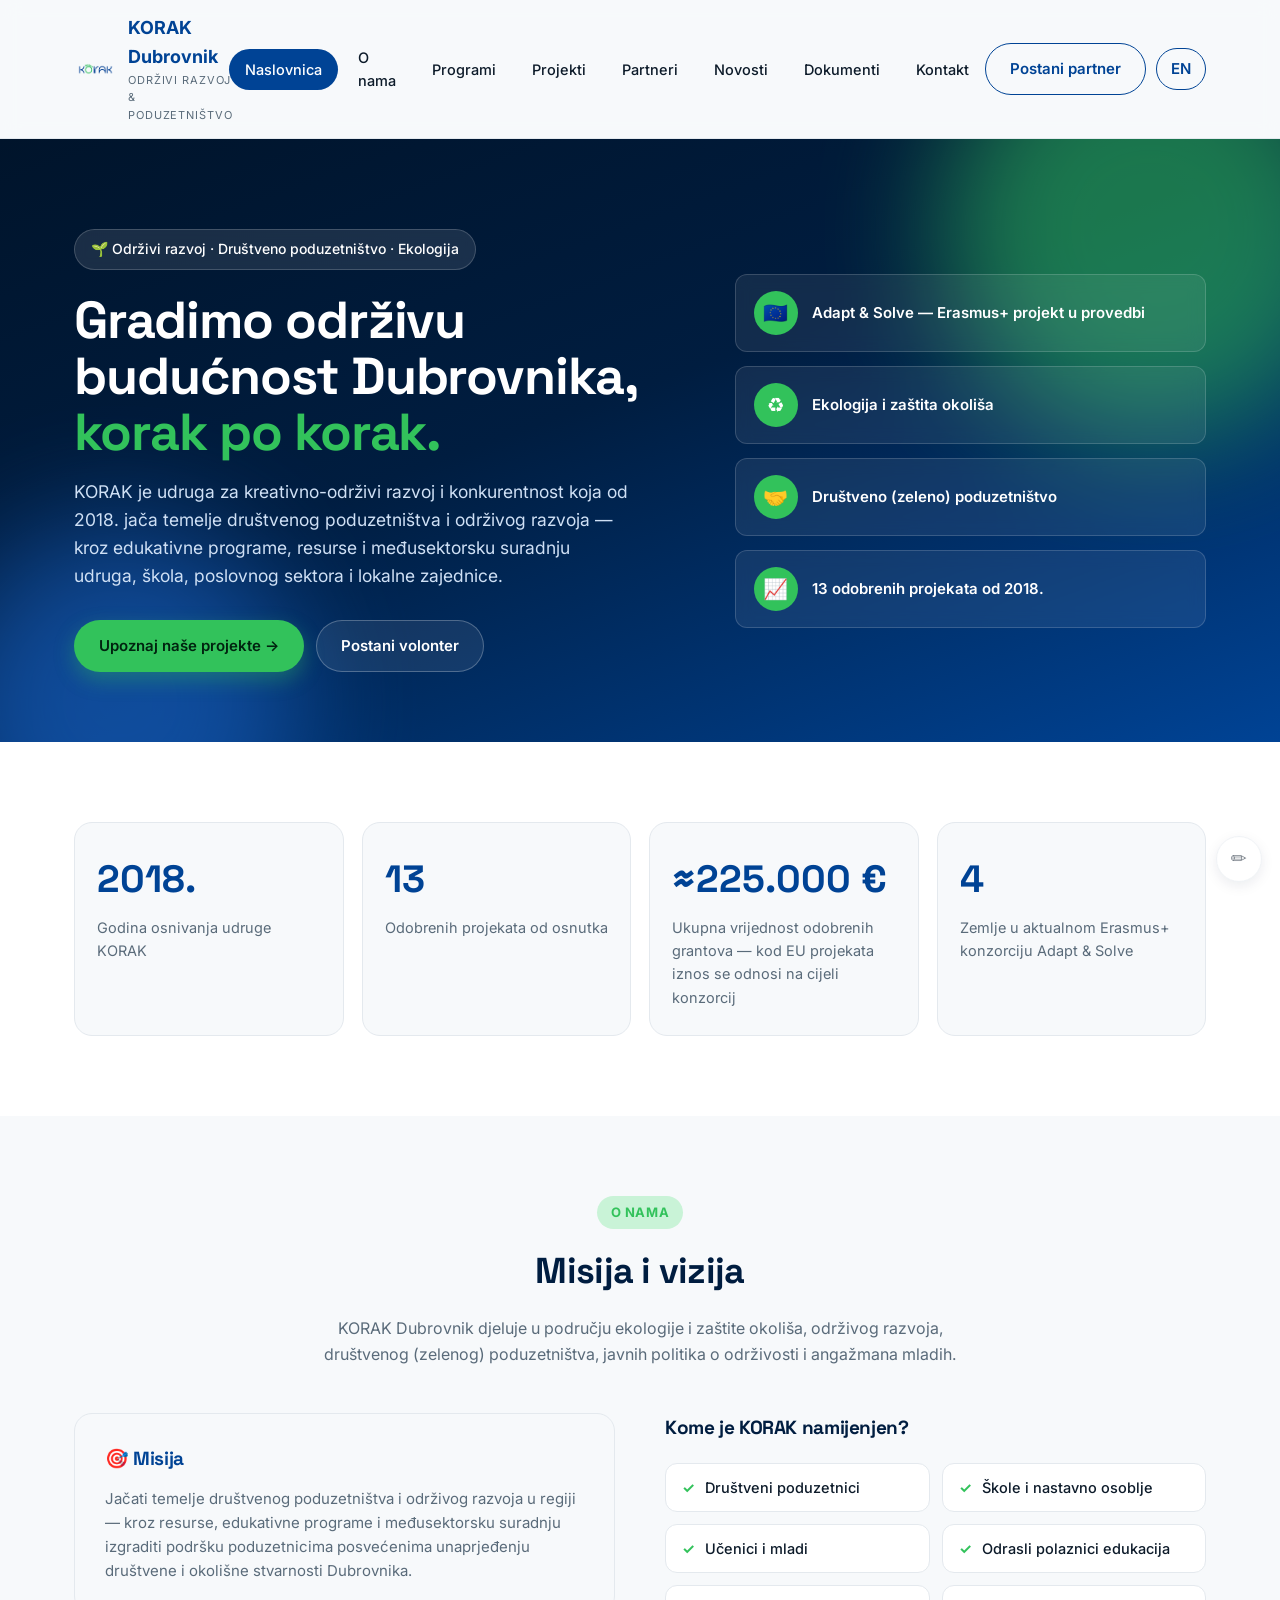
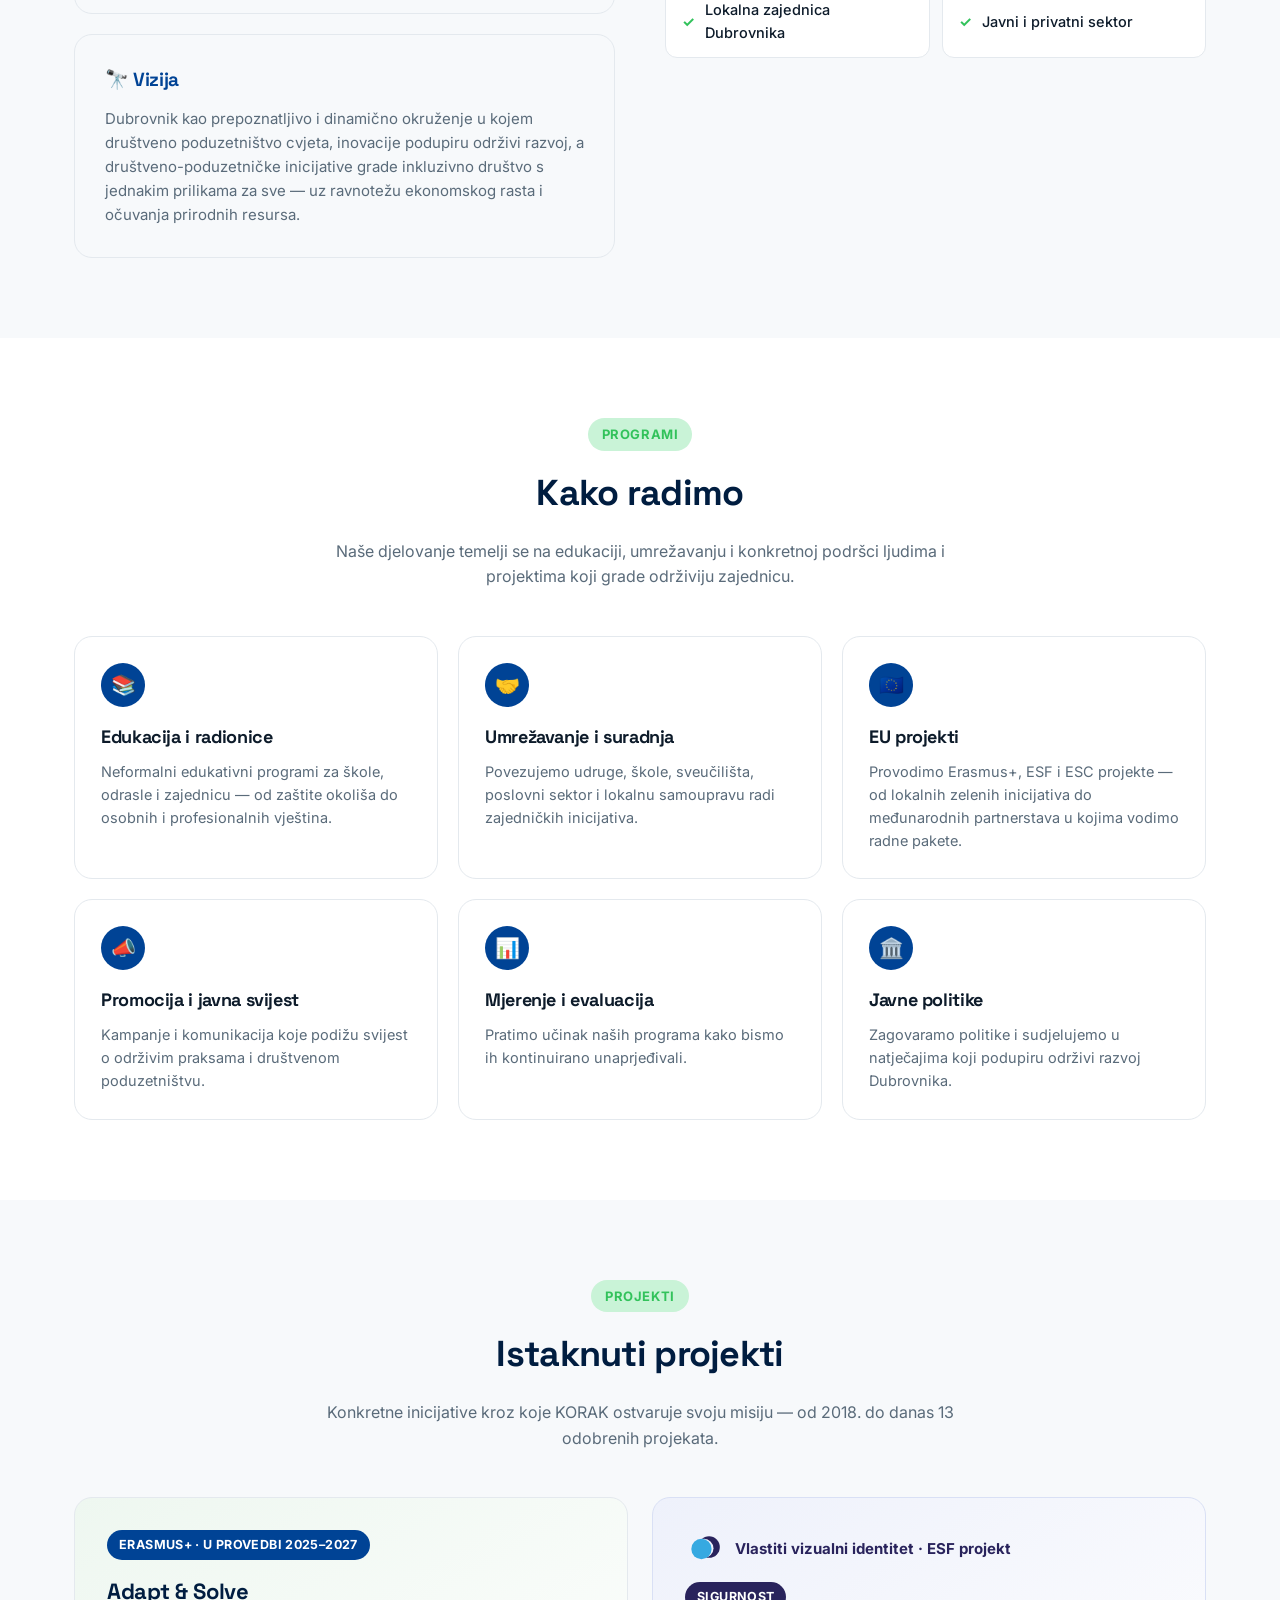
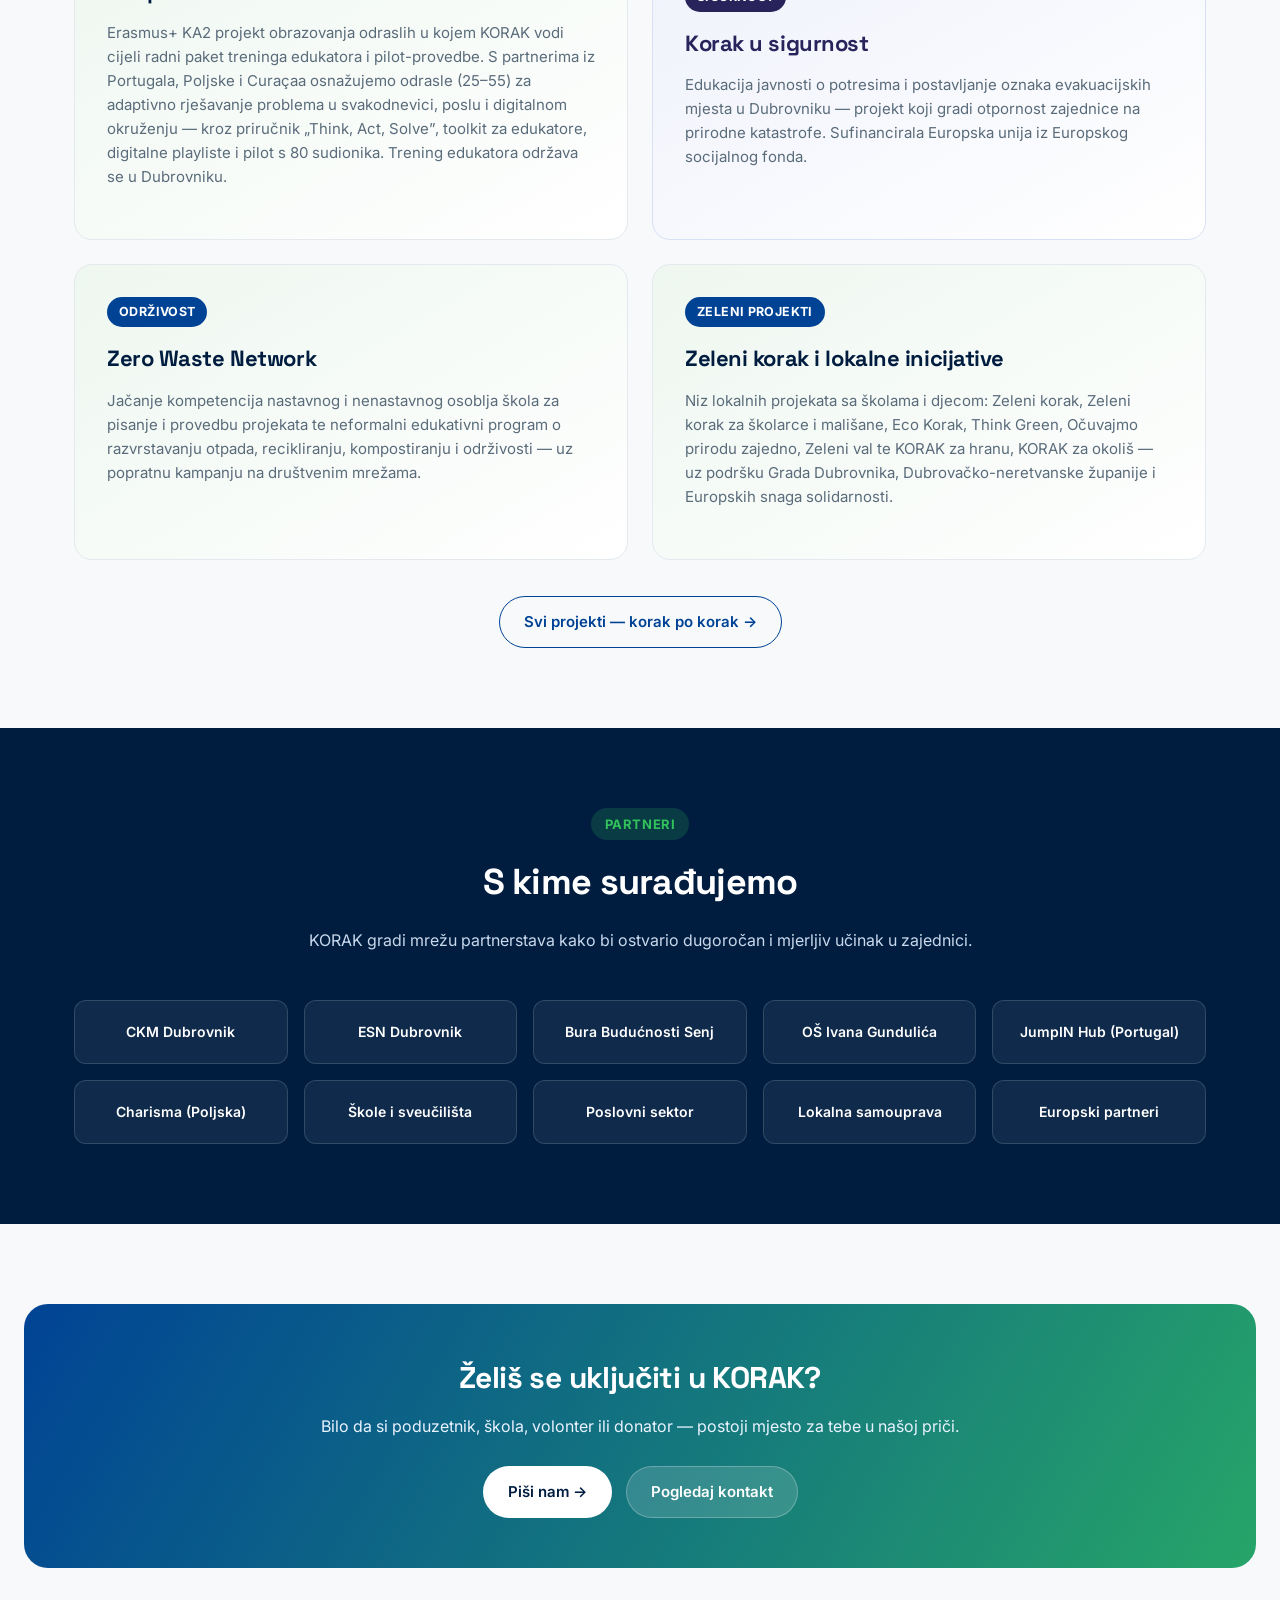
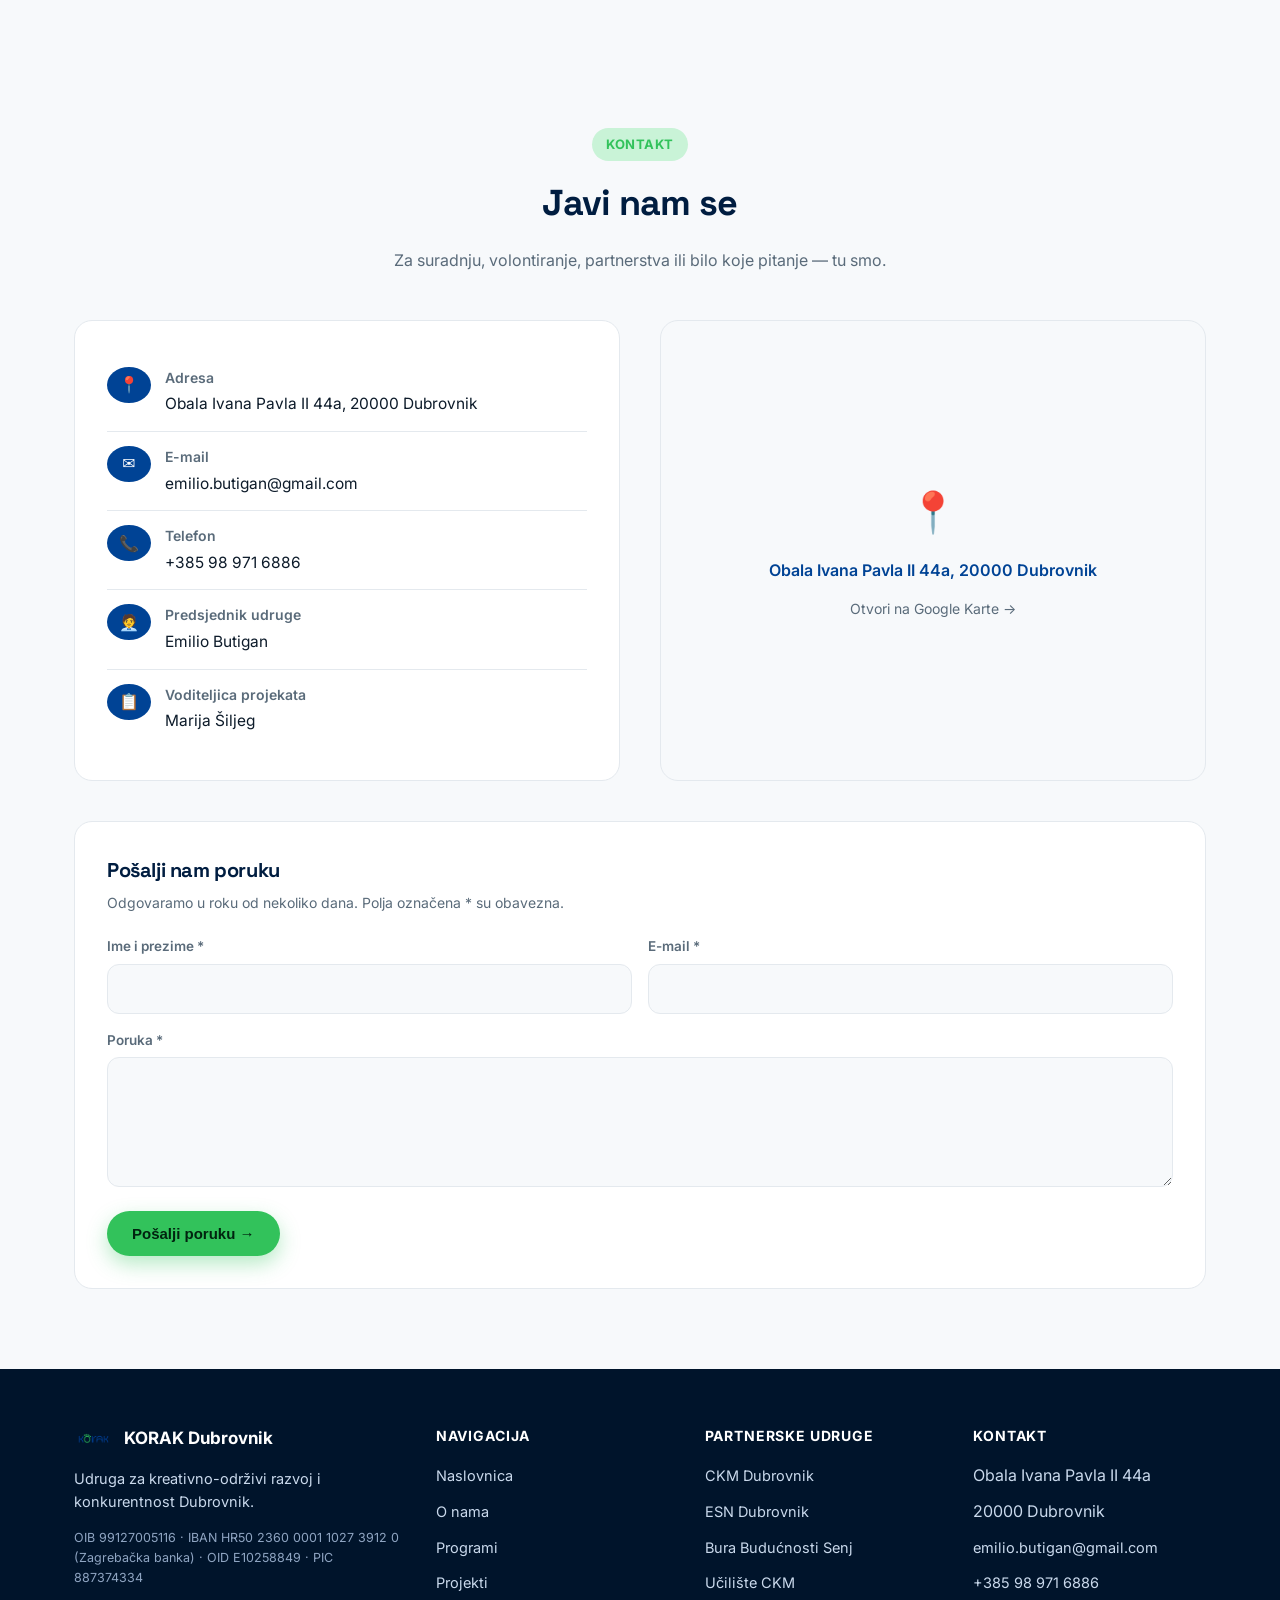
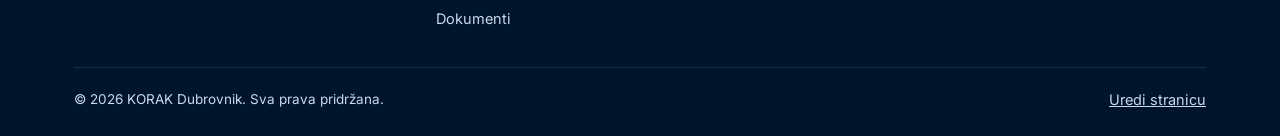
==== commit 7106aa11: "Novosti: stranica novosti i objava Dora i Laura u Vilanovi (M-0112) Co-Authored-By: Claude Opus 5.5 " ====
--- a/index.html
+++ b/index.html
@@ -60,6 +60,7 @@
       <a href="#programi">Programi</a>
       <a href="projekti.html">Projekti</a>
       <a href="#partneri">Partneri</a>
+      <a href="novosti.html">Novosti</a>
       <a href="dokumenti.html">Dokumenti</a>
       <a href="#kontakt">Kontakt</a>
     </div>
